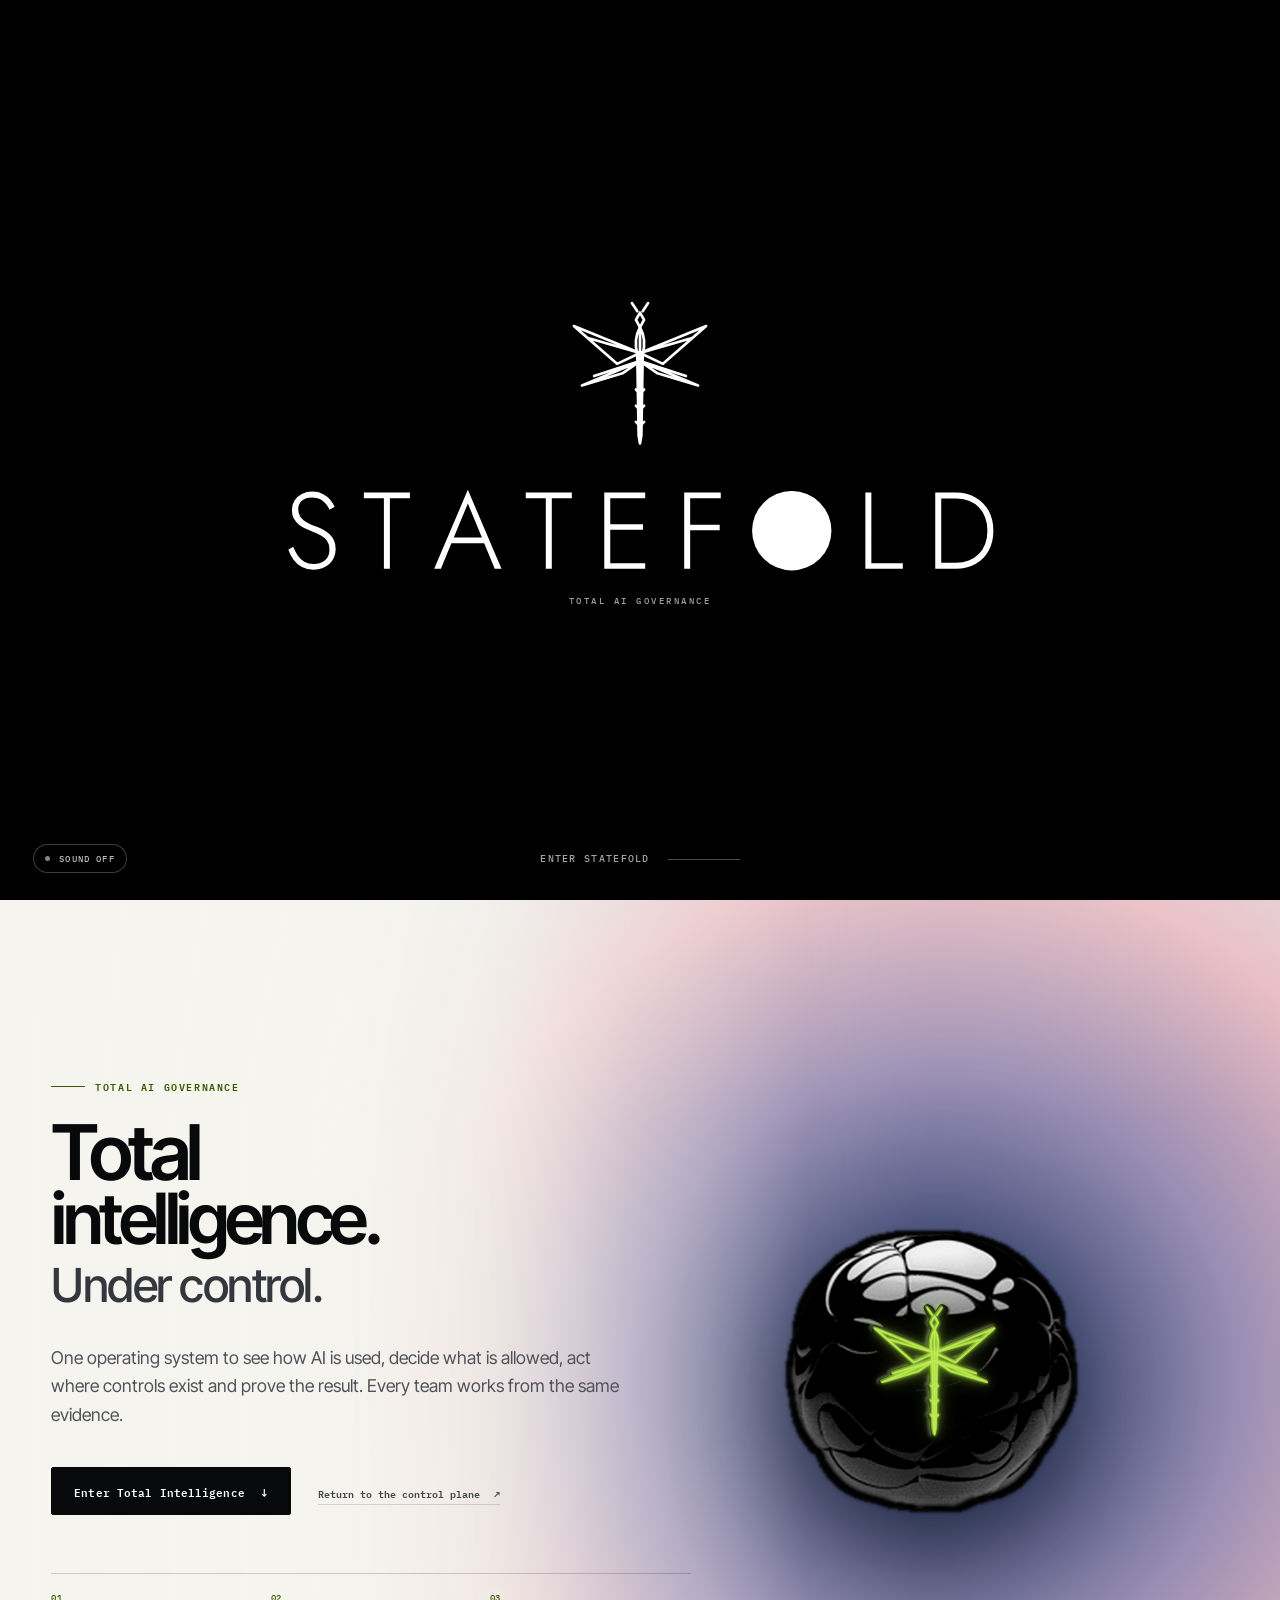
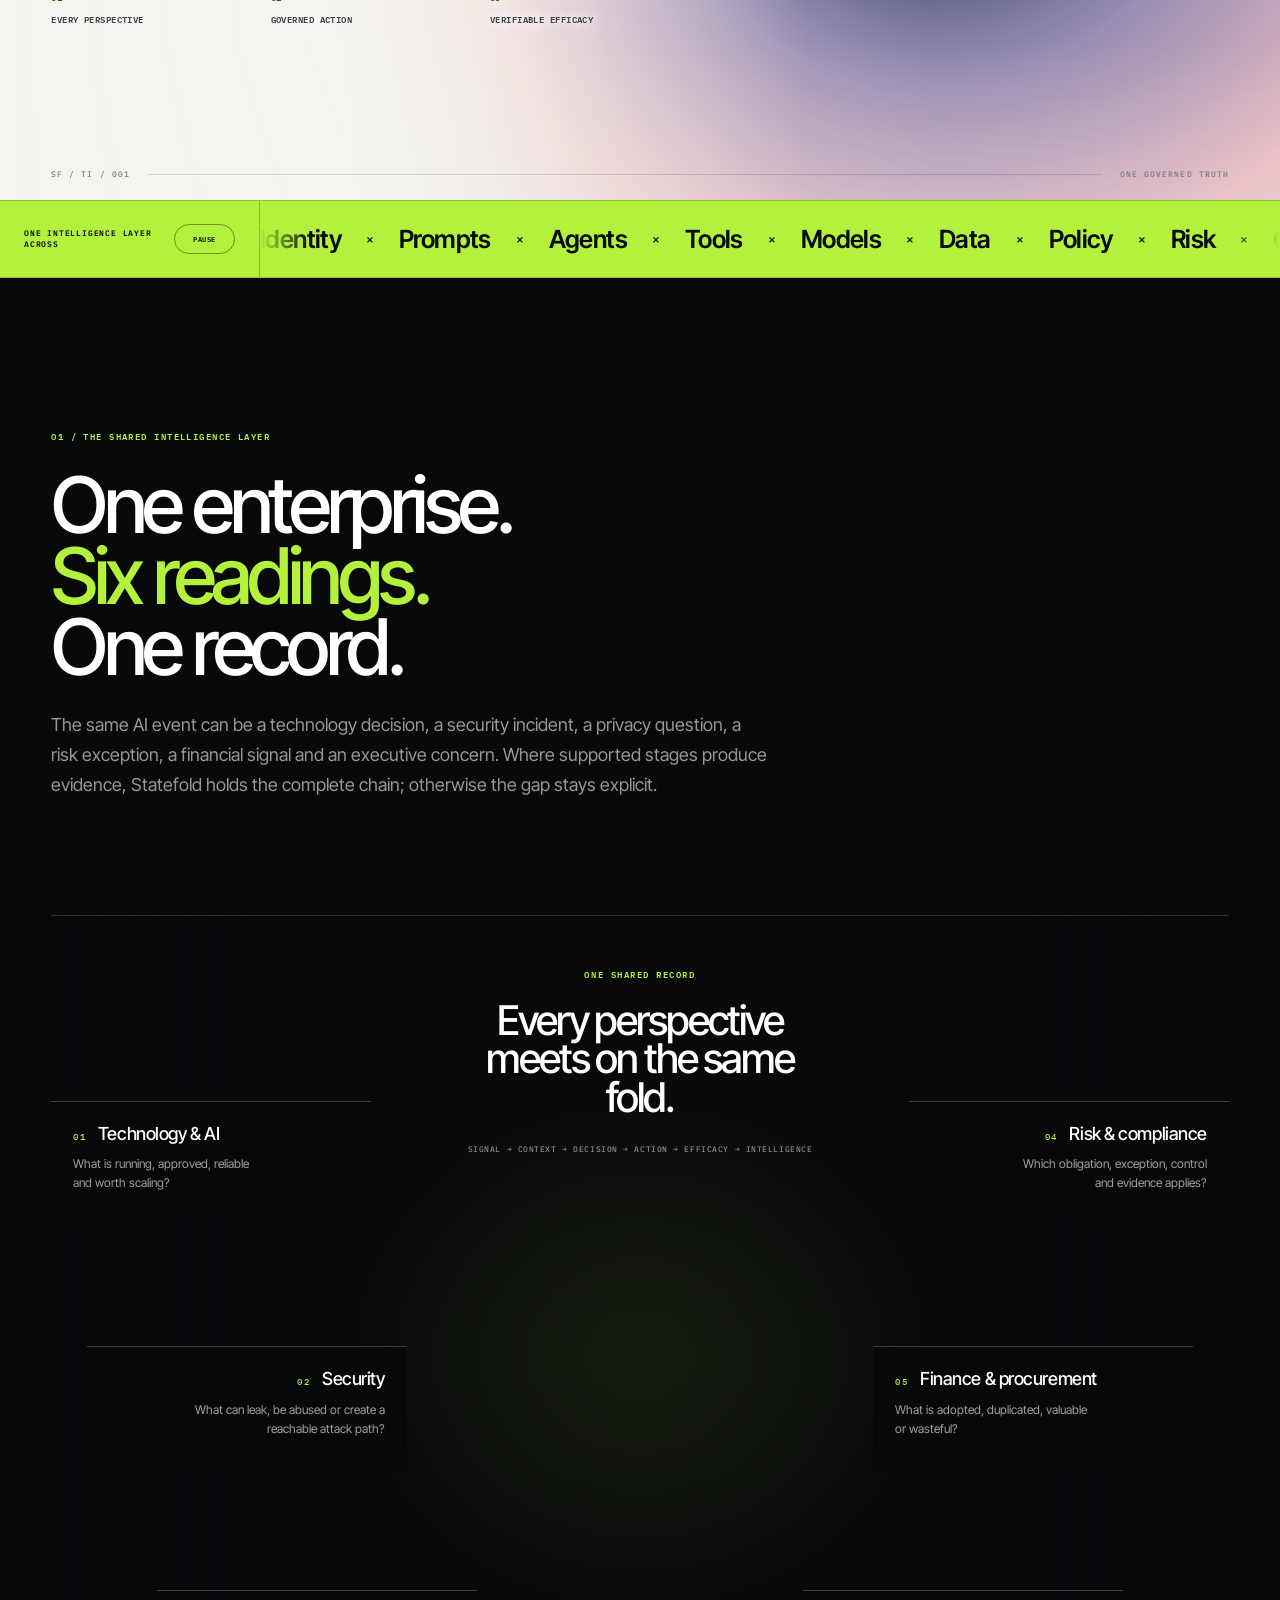
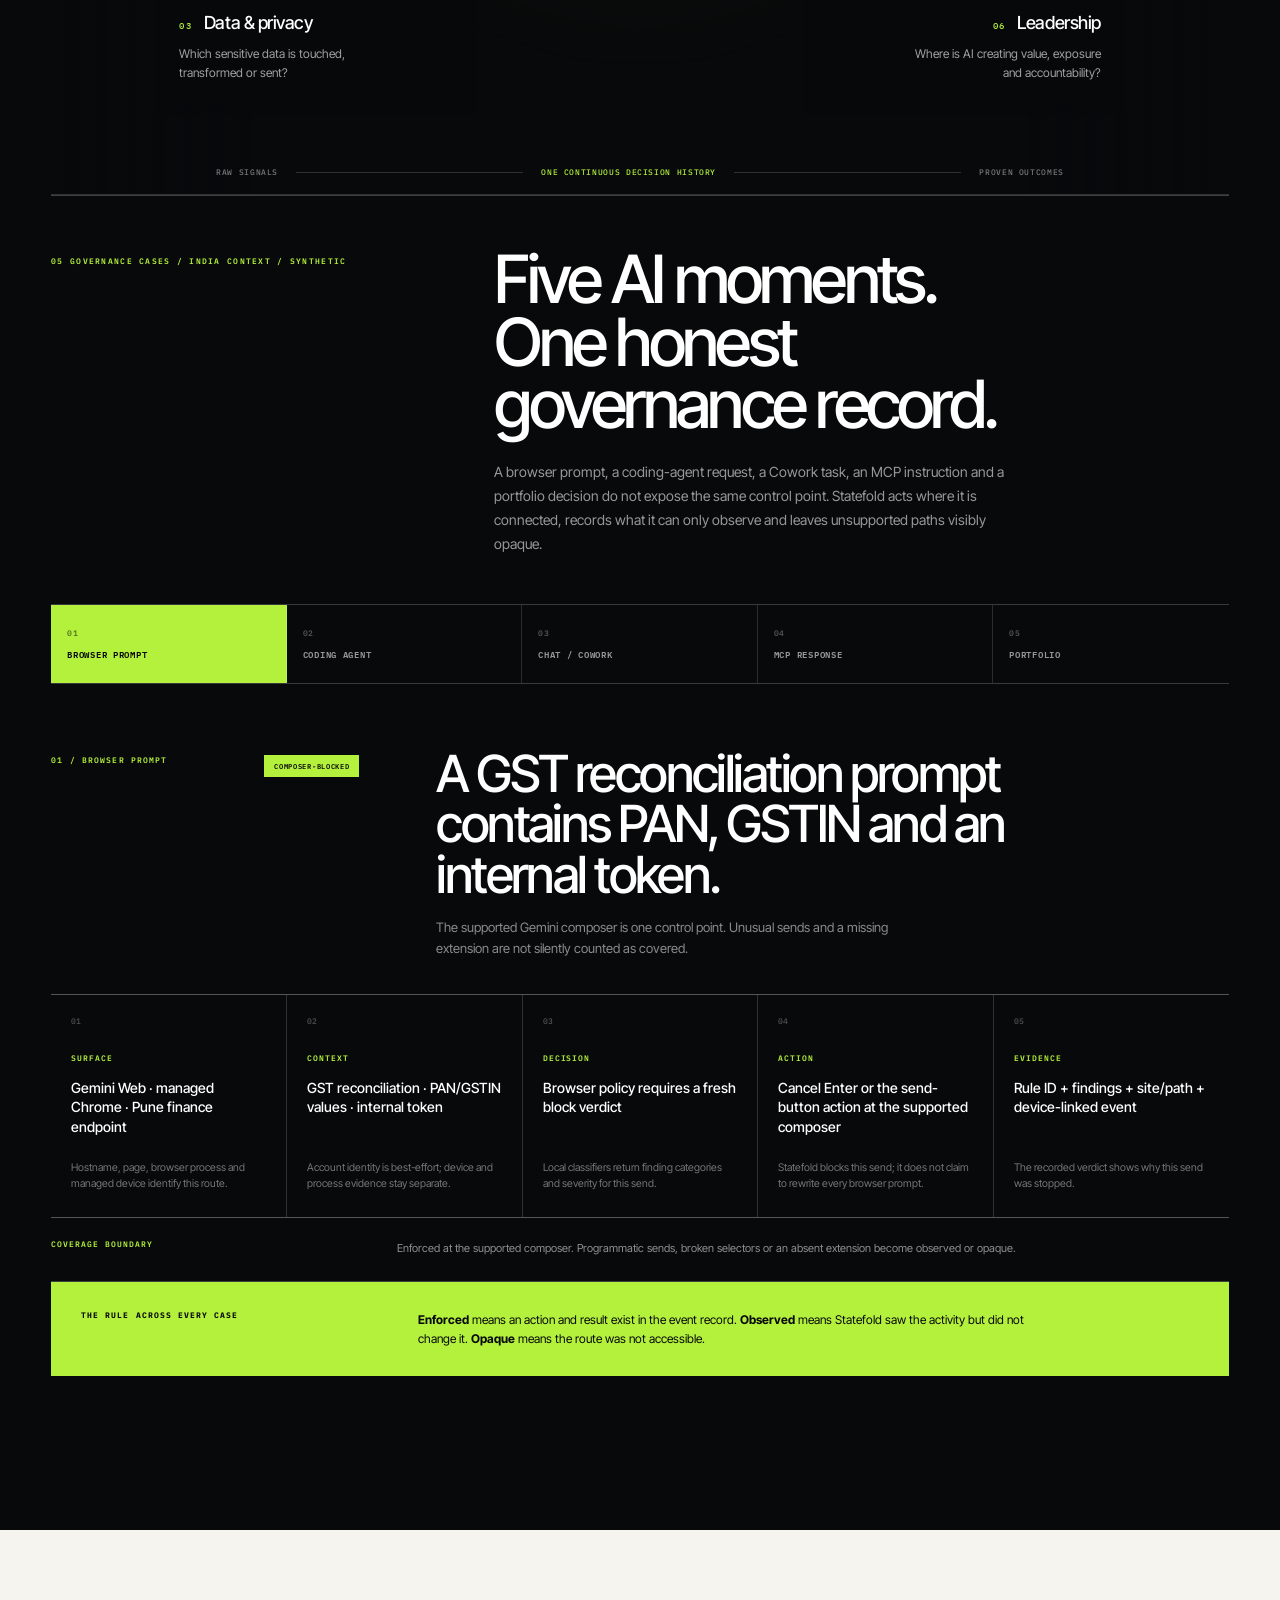
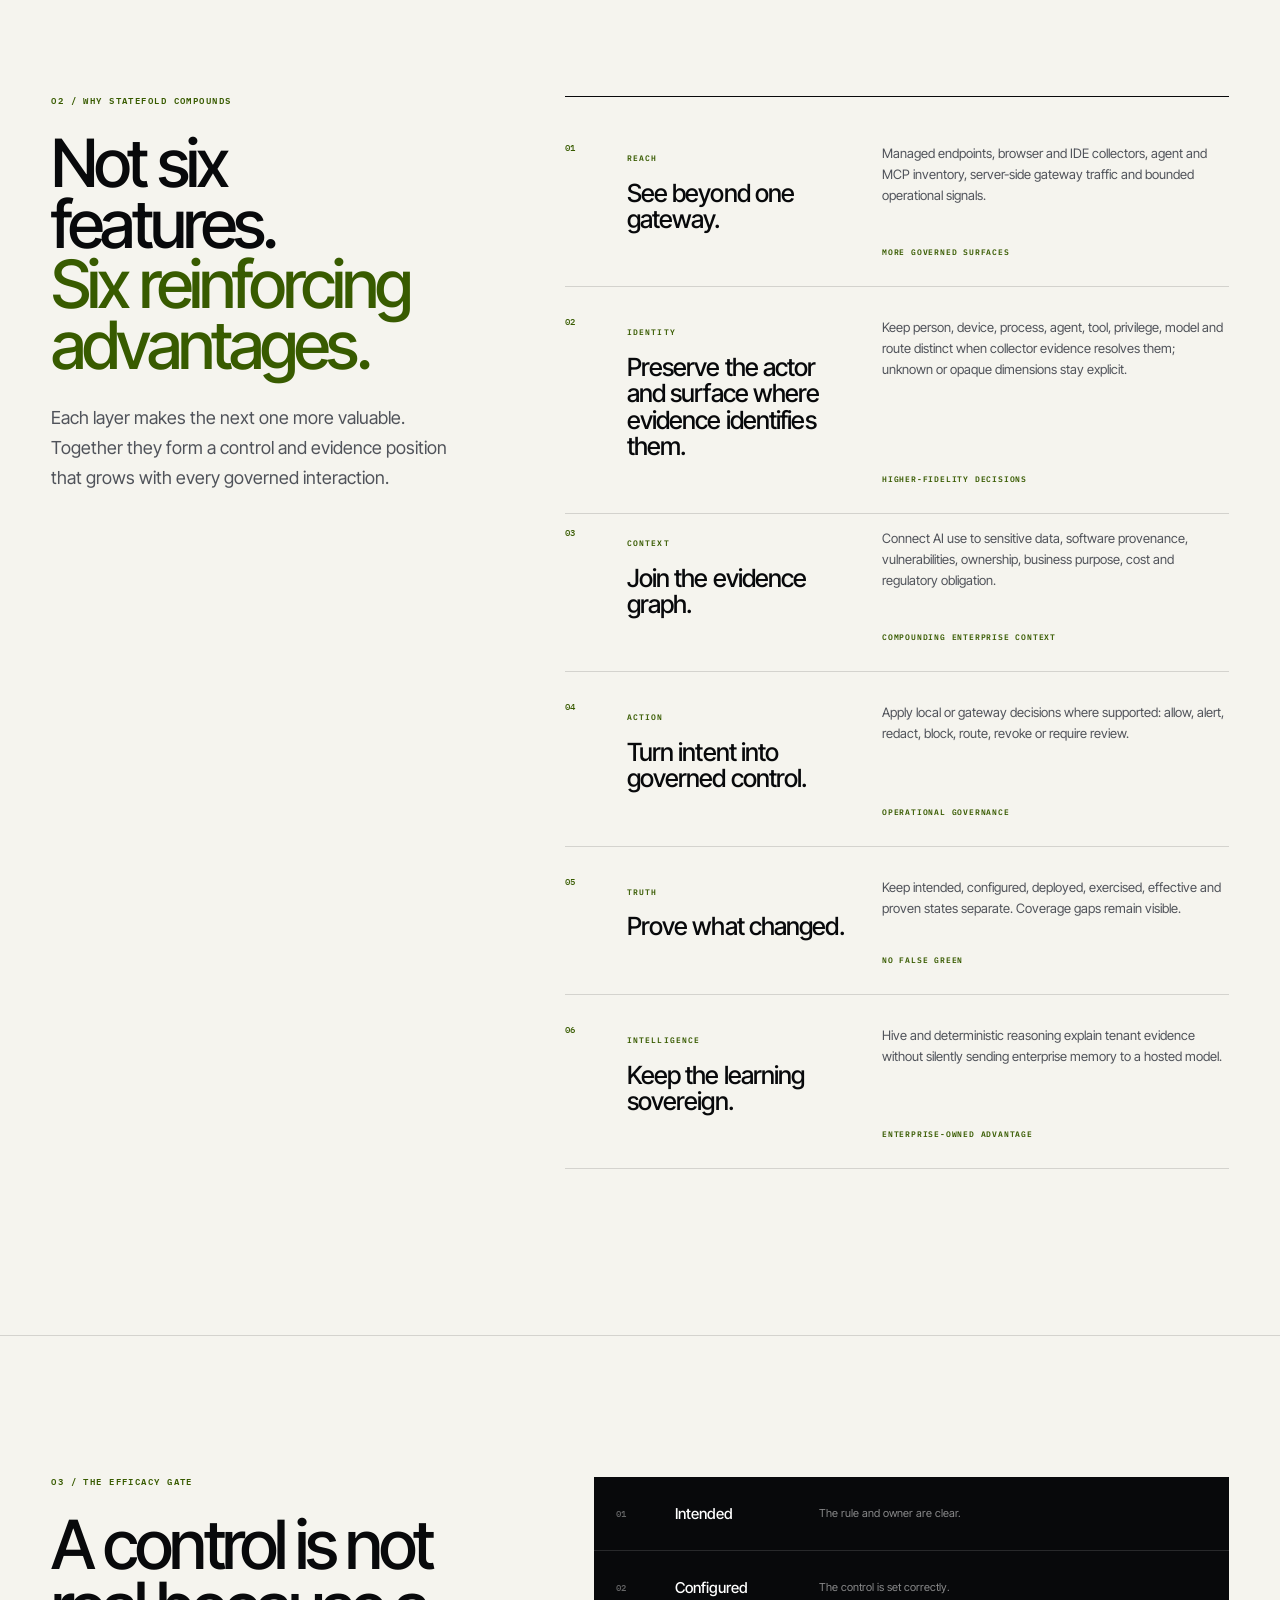
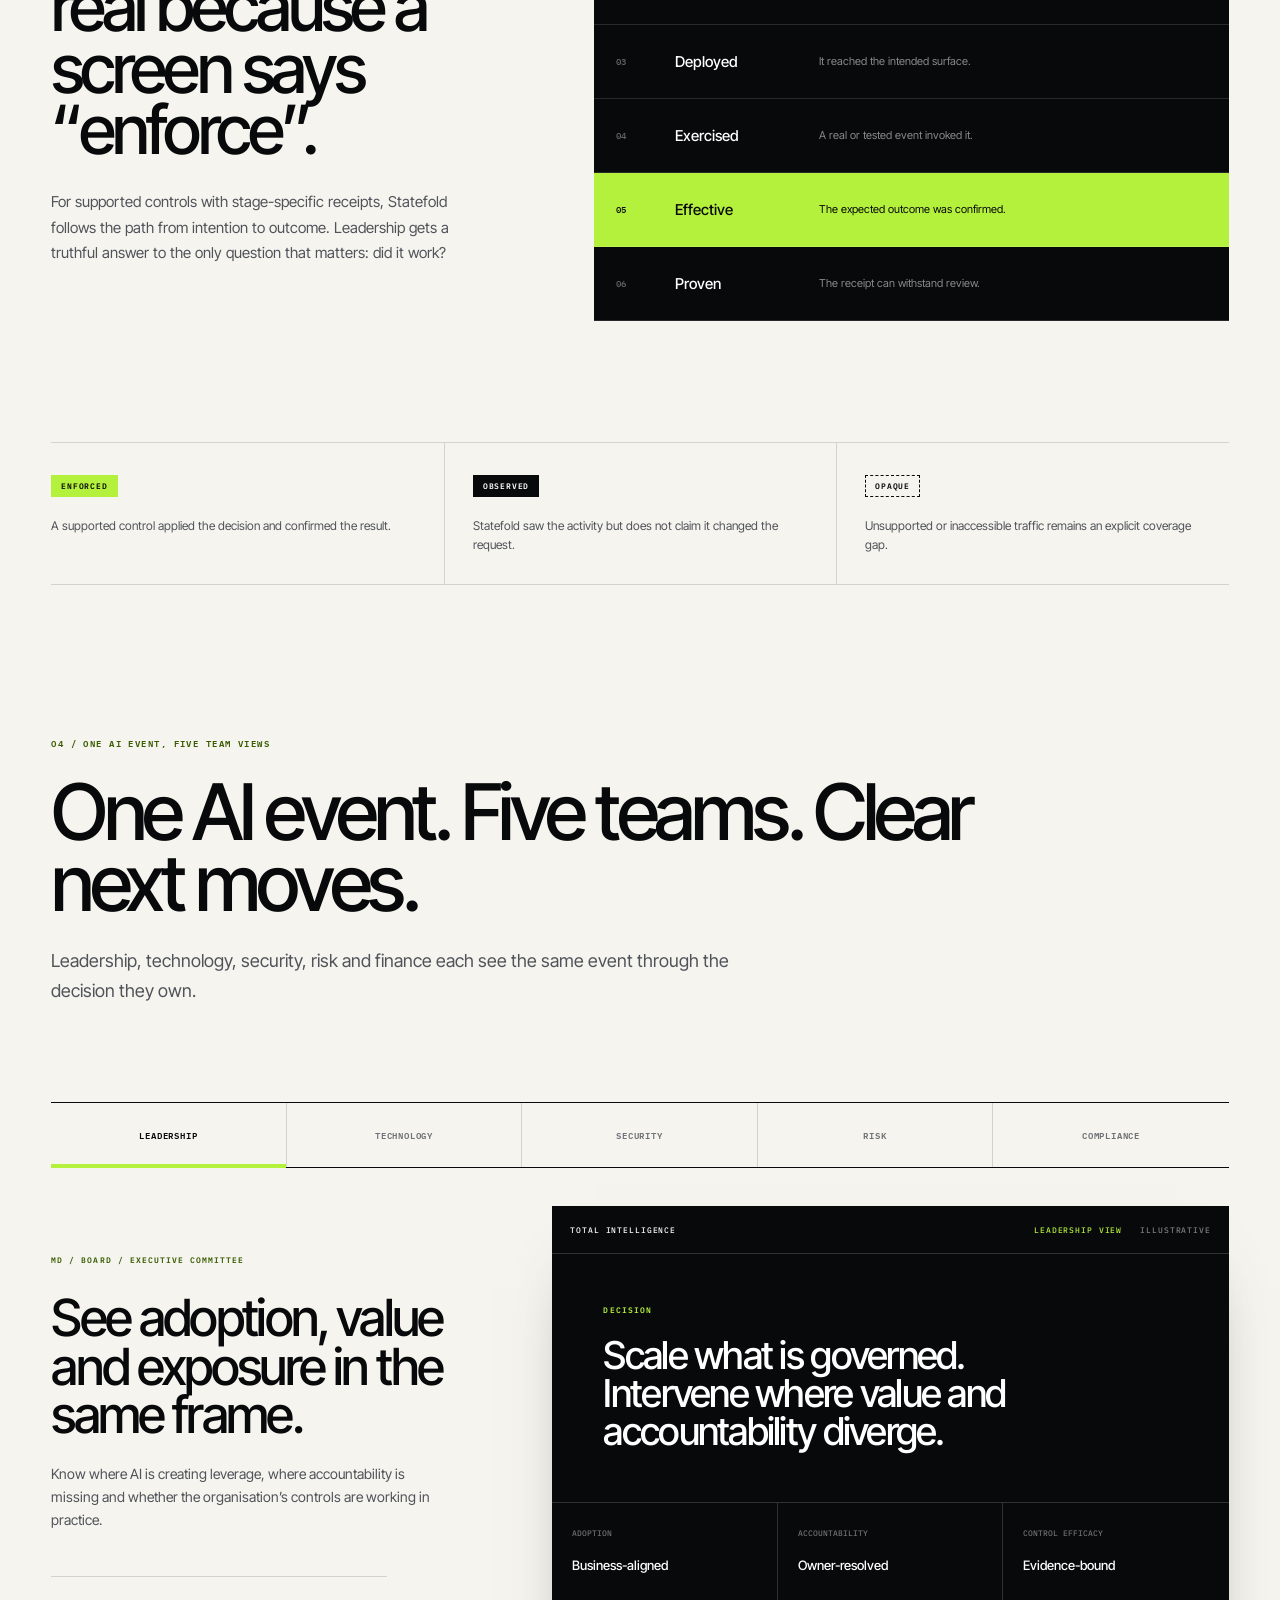
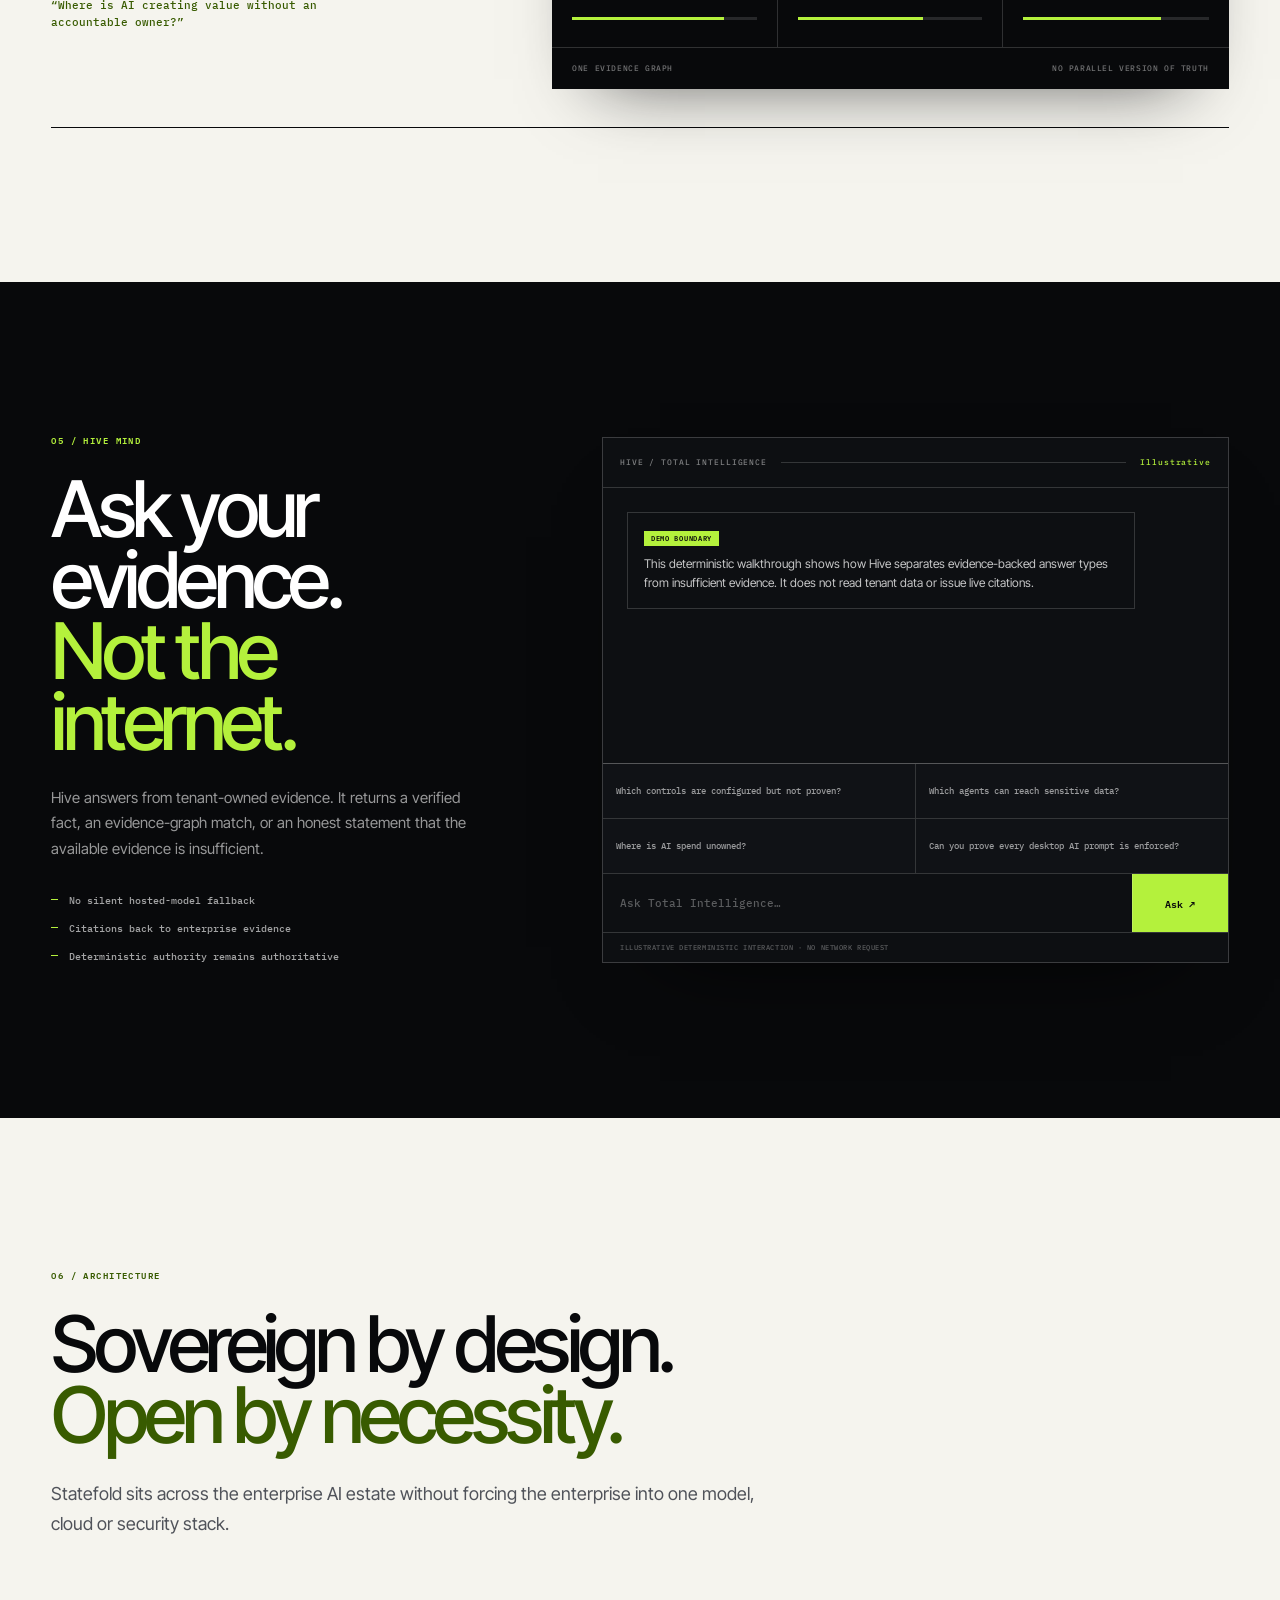
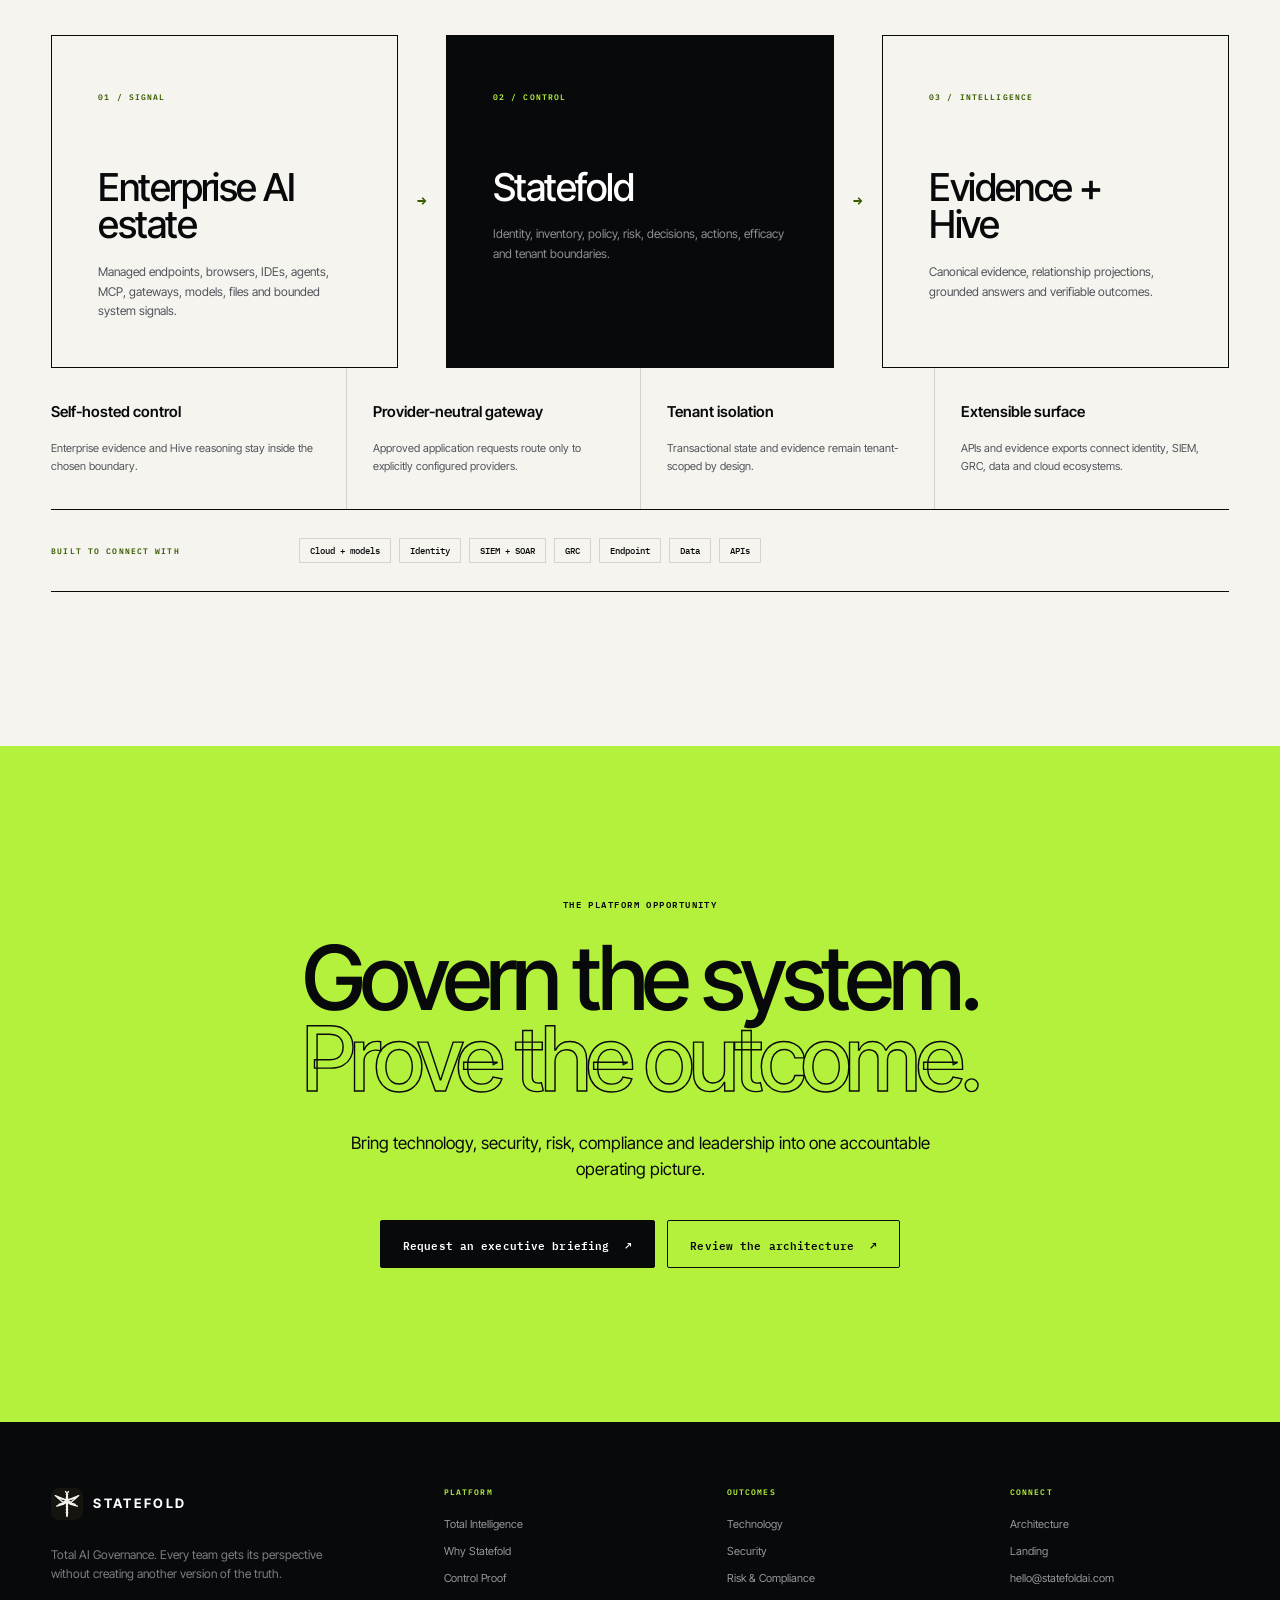
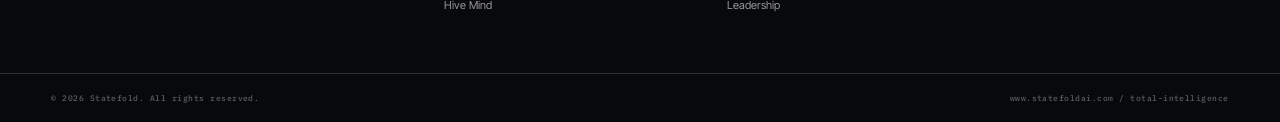
==== total-intelligence/index.html @ 72fbcc0d "Publish Total Intelligence experience" ====
<!DOCTYPE html>
<html lang="en">
<head>
  <meta charset="UTF-8" />
  <meta name="viewport" content="width=device-width, initial-scale=1.0" />
  <title>Total Intelligence — Statefold</title>
  <meta name="description" content="A governed intelligence layer connecting supported and observed enterprise AI assets, identities, interactions, policies, risks, controls and outcomes—with gaps kept explicit." />
  <meta name="theme-color" content="#f5f4ee" />
  <meta name="color-scheme" content="light dark" />
  <meta name="robots" content="index,follow,max-image-preview:large" />
  <link rel="canonical" href="https://www.statefoldai.com/total-intelligence/" />
  <link rel="icon" href="../favicon.svg?v=20260826c" type="image/svg+xml" />
  <link rel="preload" as="image" href="media/statefold-orbit.gif?v=20260826e" fetchpriority="high" />
  <link rel="preload" as="image" href="media/hero-burn-orb.webp?v=20260826e" />

  <meta property="og:title" content="Total Intelligence — Statefold" />
  <meta property="og:description" content="Enterprise AI. Governed decisions. Verifiable outcomes." />
  <meta property="og:type" content="website" />
  <meta property="og:url" content="https://www.statefoldai.com/total-intelligence/" />
  <meta property="og:site_name" content="Statefold" />
  <meta property="og:image" content="https://www.statefoldai.com/og-total-intelligence.png?v=20260826b" />
  <meta property="og:image:width" content="1200" />
  <meta property="og:image:height" content="630" />
  <meta property="og:image:alt" content="Statefold Total Intelligence — enterprise AI, governed decisions, verifiable outcomes" />
  <meta name="twitter:card" content="summary_large_image" />
  <meta name="twitter:title" content="Total Intelligence — Statefold" />
  <meta name="twitter:description" content="Enterprise AI. Governed decisions. Verifiable outcomes." />
  <meta name="twitter:image" content="https://www.statefoldai.com/og-total-intelligence.png?v=20260826b" />
  <meta name="twitter:image:alt" content="Statefold Total Intelligence — enterprise AI, governed decisions, verifiable outcomes" />

  <link rel="preconnect" href="https://fonts.googleapis.com" />
  <link rel="preconnect" href="https://fonts.gstatic.com" crossorigin />
  <link href="https://fonts.googleapis.com/css2?family=IBM+Plex+Mono:wght@400;500;600&family=Inter+Tight:wght@400;500;600;700&display=swap" rel="stylesheet" />
  <link rel="stylesheet" href="total-intelligence.css?v=20260826i" />
</head>
<body>
  <a class="skip-link" href="#main-content">Skip to content</a>
  <svg class="brand-sprite" width="0" height="0" aria-hidden="true">
    <symbol id="sf-mark" viewBox="0 0 120 120">
      <g fill="none" stroke="currentColor" stroke-width="2" stroke-linecap="round" stroke-linejoin="round">
        <path d="M60 13 L57 18.5 L60 24 L63 18.5 Z M58 12 L54 6 M62 12 L66 6"></path>
        <path d="M60 24 C63.5 30 63.5 38 62 44 L61 104 L60 110 L59 104 L58 44 C56.5 38 56.5 30 60 24 Z M60 26 L60 107"></path>
        <path d="M57 70 L60 73 L63 70 M57 82 L60 85 L63 82 M57 94 L60 97 L63 94"></path>
        <path d="M60 43 L11 23 L43 51 Z M60 43 L22 32 M60 43 L109 23 L77 51 Z M60 43 L98 32"></path>
        <path d="M60 49 L17 67 L47 58 Z M60 49 L26 60 M60 49 L103 67 L73 58 Z M60 49 L94 60"></path>
      </g>
    </symbol>
    <symbol id="sf-word" viewBox="118 22 410 54">
      <g transform="translate(0 -13)" fill="currentColor">
        <path d="M125.52 72.48L125.52 72.48L122.73 74.21Q123.78 77.25 125.70 79.85Q127.63 82.46 130.48 84.01Q133.33 85.56 137.11 85.56L137.11 85.56Q139.78 85.56 142.07 84.72Q144.37 83.88 146.07 82.30Q147.78 80.72 148.74 78.55Q149.70 76.38 149.70 73.72L149.70 73.72Q149.70 70.86 148.71 68.79Q147.71 66.71 146.13 65.22Q144.55 63.73 142.63 62.74Q140.71 61.75 138.91 61.07L138.91 61.07Q135.44 59.83 133.08 58.43Q130.73 57.04 129.55 55.30Q128.37 53.57 128.37 51.15L128.37 51.15Q128.37 48.23 130.42 46.28Q132.46 44.33 136.24 44.33L136.24 44.33Q139.10 44.33 141.02 45.41Q142.94 46.50 144.21 48.11Q145.48 49.72 146.16 51.40L146.16 51.40L149.14 49.72Q148.27 47.61 146.60 45.63Q144.92 43.65 142.41 42.34Q139.90 41.04 136.43 41.04L136.43 41.04Q133.08 41.04 130.42 42.38Q127.75 43.71 126.26 46.09Q124.77 48.48 124.77 51.58L124.77 51.58Q124.77 54.37 125.86 56.36Q126.94 58.34 128.68 59.73Q130.42 61.13 132.43 62.09Q134.45 63.05 136.31 63.73L136.31 63.73Q138.79 64.66 141.05 65.87Q143.31 67.08 144.74 69.00Q146.16 70.93 146.16 74.09L146.16 74.09Q146.16 77.68 143.78 80.01Q141.39 82.33 137.17 82.33L137.17 82.33Q134.07 82.33 131.84 81.00Q129.61 79.67 128.09 77.44Q126.57 75.20 125.52 72.48Z M165.76 41.60L165.76 44.82L177.16 44.82L177.16 85L180.57 85L180.57 44.82L191.98 44.82L191.98 41.60L165.76 41.60Z M215.60 70.43L234.27 70.43L240.28 85L244.12 85L224.97 39.93L205.81 85L209.65 85L215.60 70.43ZM216.97 67.21L224.97 47.80L232.96 67.21L216.97 67.21Z M257.95 41.60L257.95 44.82L269.36 44.82L269.36 85L272.77 85L272.77 44.82L284.18 44.82L284.18 41.60L257.95 41.60Z M325.96 41.60L302.65 41.60L302.65 85L325.96 85L325.96 81.78L306.06 81.78L306.06 62.80L324.72 62.80L324.72 59.58L306.06 59.58L306.06 44.82L325.96 44.82L325.96 41.60Z M368.99 41.60L348.16 41.60L348.16 85L351.57 85L351.57 63.11L368.37 63.11L368.37 59.89L351.57 59.89L351.57 44.82L368.99 44.82L368.99 41.60Z M391.44 63.30L391.44 63.30Q391.44 57.84 393.76 53.60Q396.09 49.35 400.15 46.90Q404.21 44.45 409.42 44.45L409.42 44.45Q414.62 44.45 418.68 46.90Q422.75 49.35 425.04 53.60Q427.33 57.84 427.33 63.30L427.33 63.30Q427.33 68.69 425.04 72.97Q422.75 77.25 418.68 79.70Q414.62 82.15 409.42 82.15L409.42 82.15Q404.21 82.15 400.15 79.70Q396.09 77.25 393.76 72.97Q391.44 68.69 391.44 63.30ZM387.84 63.30L387.84 63.30Q387.84 68.07 389.45 72.14Q391.06 76.20 393.98 79.20Q396.89 82.21 400.83 83.88Q404.77 85.56 409.42 85.56L409.42 85.56Q414.07 85.56 418.00 83.88Q421.94 82.21 424.85 79.20Q427.77 76.20 429.38 72.14Q430.99 68.07 430.99 63.30L430.99 63.30Q430.99 58.53 429.38 54.47Q427.77 50.40 424.85 47.40Q421.94 44.39 418.00 42.72Q414.07 41.04 409.42 41.04L409.42 41.04Q404.77 41.04 400.83 42.72Q396.89 44.39 393.98 47.40Q391.06 50.40 389.45 54.47Q387.84 58.53 387.84 63.30Z M454.74 41.60L451.33 41.60L451.33 85L472.66 85L472.66 81.78L454.74 81.78L454.74 41.60Z M502.91 41.60L491.13 41.60L491.13 85L502.91 85Q509.24 85 514.04 82.27Q518.85 79.54 521.54 74.68Q524.24 69.81 524.24 63.30Q524.24 56.79 521.54 51.92Q518.85 47.06 514.04 44.33Q509.24 41.60 502.91 41.60L502.91 41.60ZM502.91 81.59L494.54 81.59L494.54 45.01L502.91 45.01Q506.94 45.01 510.26 46.31Q513.58 47.61 515.93 50.00Q518.29 52.39 519.56 55.77Q520.83 59.15 520.83 63.30Q520.83 67.45 519.56 70.83Q518.29 74.21 515.93 76.60Q513.58 78.99 510.26 80.29Q506.94 81.59 502.91 81.59L502.91 81.59Z"></path>
        <circle cx="409.42" cy="63.3" r="22.6"></circle>
      </g>
    </symbol>
  </svg>

  <section id="brand-reveal" class="brand-overture" aria-label="Statefold — Total AI Governance">
    <img id="orbitFilm" class="orbit-film" src="media/statefold-orbit.gif?v=20260826e" data-orbit-src="media/statefold-orbit.gif?v=20260826e" width="540" height="500" alt="" aria-hidden="true" />
    <div class="overture-lockup">
      <div class="dragon-birth" aria-hidden="true">
        <svg class="overture-mark" viewBox="0 0 120 120"><use href="#sf-mark"></use></svg>
      </div>
      <div class="overture-wordframe" aria-label="Statefold">
        <svg class="overture-wordmark" width="410" height="54" aria-hidden="true"><use href="#sf-word"></use></svg>
      </div>
      <div class="overture-governance">Total AI Governance</div>
    </div>
    <a class="overture-enter" href="#intelligence"><span>Enter Statefold</span><i aria-hidden="true"></i></a>
    <button class="overture-sound" type="button" aria-pressed="false"><i aria-hidden="true"></i><span>Sound off</span></button>
  </section>

  <div class="page-noise" aria-hidden="true"></div>
  <div class="scroll-progress" id="scrollProgress" aria-hidden="true"></div>

  <header class="site-nav" id="top" data-nav>
    <div class="wrap nav-inner">
      <a class="brand" href="../index.html" aria-label="Statefold home">
        <img src="../favicon.svg?v=20260826c" alt="" width="34" height="34" />
        <span>STATEFOLD</span>
      </a>
      <nav class="nav-links" aria-label="Primary">
        <a href="#perspectives">Intelligence</a>
        <a href="#moats">Why Statefold</a>
        <a href="#proof">Control Proof</a>
        <a href="#outcomes">Outcomes</a>
        <a href="#architecture">Architecture</a>
      </nav>
      <a class="button button-nav" href="mailto:hello@statefoldai.com?subject=Statefold%20executive%20briefing">Executive briefing <span>↗</span></a>
      <button class="menu-button" id="menuButton" type="button" aria-label="Open menu" aria-controls="mobileMenu" aria-expanded="false"><i></i><i></i></button>
    </div>
    <nav class="mobile-menu" id="mobileMenu" aria-label="Mobile primary">
      <a href="#perspectives">Intelligence</a><a href="#moats">Why Statefold</a><a href="#proof">Control Proof</a><a href="#outcomes">Outcomes</a><a href="#architecture">Architecture</a>
      <a href="mailto:hello@statefoldai.com?subject=Statefold%20executive%20briefing">Executive briefing ↗</a>
    </nav>
  </header>

  <main id="main-content">
    <section class="hero" id="intelligence" tabindex="-1">
      <div class="void-stage" data-void aria-hidden="true">
        <canvas id="voidCanvas" class="void-canvas"></canvas>
        <div class="void-orb">
          <img class="void-orb-film" src="media/hero-burn-orb.webp?v=20260826i" width="512" height="512" alt="" fetchpriority="high" />
          <svg class="void-mark" viewBox="0 0 120 120">
            <defs>
              <path id="heroDragonMark" d="M60 13 L57 18.5 L60 24 L63 18.5 Z M58 12 L54 6 M62 12 L66 6 M60 24 C63.5 30 63.5 38 62 44 L61 104 L60 110 L59 104 L58 44 C56.5 38 56.5 30 60 24 Z M60 26 L60 107 M57 70 L60 73 L63 70 M57 82 L60 85 L63 82 M57 94 L60 97 L63 94 M60 43 L11 23 L43 51 Z M60 43 L22 32 M60 43 L109 23 L77 51 Z M60 43 L98 32 M60 49 L17 67 L47 58 Z M60 49 L26 60 M60 49 L103 67 L73 58 Z M60 49 L94 60" />
            </defs>
            <g fill="none" stroke-linecap="round" stroke-linejoin="round">
              <use class="dragon-engrave-shadow" href="#heroDragonMark"></use>
              <use class="dragon-engrave-cut" href="#heroDragonMark"></use>
              <use class="dragon-engrave-lip" href="#heroDragonMark"></use>
              <use class="dragon-engrave-glow" href="#heroDragonMark"></use>
              <use class="dragon-engrave-heat" href="#heroDragonMark"></use>
            </g>
          </svg>
        </div>
      </div>
      <div class="hero-veil" aria-hidden="true"></div>
      <div class="wrap hero-layout">
        <div class="hero-copy reveal">
          <div class="eyebrow"><span></span>Total AI Governance</div>
          <h1><span>Total</span><span>intelligence.</span><em>Under control.</em></h1>
          <p>One operating system to see how AI is used, decide what is allowed, act where controls exist and prove the result. Every team works from the same evidence.</p>
          <div class="hero-actions">
            <a class="button button-primary" href="#perspectives">Enter Total Intelligence <span>↓</span></a>
            <a class="text-link" href="../index.html#platform">Return to the control plane <span>↗</span></a>
          </div>
          <div class="hero-principles">
            <span><b>01</b> Every perspective</span>
            <span><b>02</b> Governed action</span>
            <span><b>03</b> Verifiable efficacy</span>
          </div>
        </div>
        <div class="hero-folio" aria-hidden="true"><span>SF / TI / 001</span><i></i><span>ONE GOVERNED TRUTH</span></div>
      </div>
    </section>

    <section class="signal-band" aria-label="The enterprise AI estate">
      <div class="signal-label"><p>One intelligence layer across</p><button id="signalMotion" type="button" aria-pressed="false" aria-label="Pause moving AI estate list"><span>Pause</span></button></div>
      <div class="signal-marquee"><div class="signal-track">
        <div class="signal-sequence"><span>Identity</span><i>×</i><span>Prompts</span><i>×</i><span>Agents</span><i>×</i><span>Tools</span><i>×</i><span>Models</span><i>×</i><span>Data</span><i>×</i><span>Policy</span><i>×</i><span>Risk</span><i>×</i><span>Cost</span><i>×</i><span>Evidence</span><i>×</i></div>
        <div class="signal-sequence" aria-hidden="true"><span>Identity</span><i>×</i><span>Prompts</span><i>×</i><span>Agents</span><i>×</i><span>Tools</span><i>×</i><span>Models</span><i>×</i><span>Data</span><i>×</i><span>Policy</span><i>×</i><span>Risk</span><i>×</i><span>Cost</span><i>×</i><span>Evidence</span><i>×</i></div>
      </div></div>
    </section>

    <section class="perspectives section-dark" id="perspectives">
      <div class="wrap">
        <header class="section-head section-head-dark reveal">
          <div class="section-index">01 / The shared intelligence layer</div>
          <h2>One enterprise.<br /><em>Six readings.</em><br />One record.</h2>
          <p>The same AI event can be a technology decision, a security incident, a privacy question, a risk exception, a financial signal and an executive concern. Where supported stages produce evidence, Statefold holds the complete chain; otherwise the gap stays explicit.</p>
        </header>

        <div class="fold-stage reveal" data-spatial>
          <canvas class="fold-canvas" id="statefoldField" aria-hidden="true"></canvas>
          <div class="fold-core">
            <span>ONE SHARED RECORD</span>
            <strong>Every perspective meets on the same fold.</strong>
            <small>SIGNAL → CONTEXT → DECISION → ACTION → EFFICACY → INTELLIGENCE</small>
          </div>
          <div class="perspective-list" aria-label="Enterprise perspectives joined by Statefold">
            <article class="perspective p-tech"><i>01</i><b>Technology &amp; AI</b><small>What is running, approved, reliable and worth scaling?</small></article>
            <article class="perspective p-security"><i>02</i><b>Security</b><small>What can leak, be abused or create a reachable attack path?</small></article>
            <article class="perspective p-data"><i>03</i><b>Data &amp; privacy</b><small>Which sensitive data is touched, transformed or sent?</small></article>
            <article class="perspective p-risk"><i>04</i><b>Risk &amp; compliance</b><small>Which obligation, exception, control and evidence applies?</small></article>
            <article class="perspective p-finance"><i>05</i><b>Finance &amp; procurement</b><small>What is adopted, duplicated, valuable or wasteful?</small></article>
            <article class="perspective p-leadership"><i>06</i><b>Leadership</b><small>Where is AI creating value, exposure and accountability?</small></article>
          </div>
          <div class="fold-legend" aria-hidden="true"><span>Raw signals</span><i></i><b>One continuous decision history</b><i></i><span>Proven outcomes</span></div>
        </div>
      </div>
    </section>

    <section class="event-section section-dark" id="proof">
      <div class="wrap">
        <article class="governance-portfolio reveal" id="governancePortfolio" aria-labelledby="governance-title">
          <header>
            <span>05 GOVERNANCE CASES / INDIA CONTEXT / SYNTHETIC</span>
            <div>
              <h2 id="governance-title">Five AI moments. One honest governance record.</h2>
              <p>A browser prompt, a coding-agent request, a Cowork task, an MCP instruction and a portfolio decision do not expose the same control point. Statefold acts where it is connected, records what it can only observe and leaves unsupported paths visibly opaque.</p>
            </div>
          </header>

          <div class="scenario-tabs" id="scenarioTabs" role="tablist" aria-label="Choose a Statefold governance example" hidden>
            <button id="case-tab-prompt" role="tab" aria-selected="true" aria-controls="case-prompt" data-case="prompt"><span>01</span>Browser prompt</button>
            <button id="case-tab-agent" role="tab" aria-selected="false" aria-controls="case-agent" data-case="agent"><span>02</span>Coding agent</button>
            <button id="case-tab-surfaces" role="tab" aria-selected="false" aria-controls="case-surfaces" data-case="surfaces"><span>03</span>Chat / Cowork</button>
            <button id="case-tab-tool" role="tab" aria-selected="false" aria-controls="case-tool" data-case="tool"><span>04</span>MCP response</button>
            <button id="case-tab-enterprise" role="tab" aria-selected="false" aria-controls="case-enterprise" data-case="enterprise"><span>05</span>Portfolio</button>
          </div>

          <div class="scenario-panels">
            <section class="case-panel" id="case-prompt" data-case-panel="prompt">
              <header class="case-head">
                <div class="case-meta"><span>01 / BROWSER PROMPT</span><b class="case-state enforced">COMPOSER-BLOCKED</b></div>
                <div><h3>A GST reconciliation prompt contains PAN, GSTIN and an internal token.</h3><p>The supported Gemini composer is one control point. Unusual sends and a missing extension are not silently counted as covered.</p></div>
              </header>
              <ol class="governance-path">
                <li><i>01</i><small>SURFACE</small><b>Gemini Web · managed Chrome · Pune finance endpoint</b><span>Hostname, page, browser process and managed device identify this route.</span></li>
                <li><i>02</i><small>CONTEXT</small><b>GST reconciliation · PAN/GSTIN values · internal token</b><span>Account identity is best-effort; device and process evidence stay separate.</span></li>
                <li><i>03</i><small>DECISION</small><b>Browser policy requires a fresh block verdict</b><span>Local classifiers return finding categories and severity for this send.</span></li>
                <li><i>04</i><small>ACTION</small><b>Cancel Enter or the send-button action at the supported composer</b><span>Statefold blocks this send; it does not claim to rewrite every browser prompt.</span></li>
                <li><i>05</i><small>EVIDENCE</small><b>Rule ID + findings + site/path + device-linked event</b><span>The recorded verdict shows why this send was stopped.</span></li>
              </ol>
              <footer class="case-boundary"><b>Coverage boundary</b><p>Enforced at the supported composer. Programmatic sends, broken selectors or an absent extension become observed or opaque.</p></footer>
            </section>

            <section class="case-panel" id="case-agent" data-case-panel="agent">
              <header class="case-head">
                <div class="case-meta"><span>02 / CODING AGENT</span><b class="case-state controlled">PROXY-BLOCKED</b></div>
                <div><h3>A request to fix UPI retries also contains a production credential.</h3><p>Statefold blocks the secret-bearing network request without terminating the developer’s coding environment.</p></div>
              </header>
              <ol class="governance-path">
                <li><i>01</i><small>SURFACE</small><b>Coding agent → proxy-honouring OpenAI HTTPS path</b><span>The route and originating process are recorded without claiming a native Codex integration.</span></li>
                <li><i>02</i><small>CONTEXT</small><b>Bengaluru engineer · payments service · production .env credential</b><span>Destination and findings join best-effort PID, path, binary hash, signature and Windows user.</span></li>
                <li><i>03</i><small>DECISION</small><b>Production credentials are denied on this external route</b><span>The verdict is scoped to this request and the available process evidence.</span></li>
                <li><i>04</i><small>ACTION</small><b>Return a local block before forwarding; leave the coding environment running</b><span>Eligible JSON requests may use configured redaction where that route supports it.</span></li>
                <li><i>05</i><small>EVIDENCE</small><b>Host/path + rule + verdict + prompt preview + process metadata</b><span>The record shows which request was stopped and from which process.</span></li>
              </ol>
              <footer class="case-boundary"><b>Coverage boundary</b><p>Enforced only when the client honours the system proxy and TLS inspection works. Pinned or bypassed payloads stay opaque, while connection and process signals may still be observed.</p></footer>
            </section>

            <section class="case-panel" id="case-surfaces" data-case-panel="surfaces">
              <header class="case-head">
                <div class="case-meta"><span>03 / SURFACE IDENTITY</span><b class="case-state resolved">MIXED COVERAGE</b></div>
                <div><h3>Claude Chat is a prompt. Claude Cowork is a task with reach.</h3><p>The same provider does not mean the same surface, permissions or enforceable control point.</p></div>
              </header>
              <ol class="governance-path">
                <li><i>01</i><small>SURFACE</small><b>Claude Chat in managed browser ≠ Claude Cowork in Claude Desktop</b><span>Provider name alone is never treated as the surface.</span></li>
                <li><i>02</i><small>CONTEXT</small><b>Chat: composer text + destination · Cowork: folder, browser and tool request</b><span>Process, file-write and MCP inventory may be visible; the full cloud plan is not assumed.</span></li>
                <li><i>03</i><small>DECISION</small><b>Allow the clean Chat prompt · require tighter privilege for Cowork</b><span>Separate rules use process, destination, data and available permission evidence.</span></li>
                <li><i>04</i><small>ACTION</small><b>Stop Chat at the composer when matched · block supported Cowork egress</b><span>Local Cowork process, file and MCP activity can remain observation-only.</span></li>
                <li><i>05</i><small>EVIDENCE</small><b>Separate browser, process, egress, file and MCP records</b><span>Each record preserves what was enforced, observed or unresolved.</span></li>
              </ol>
              <footer class="case-boundary"><b>Coverage boundary</b><p>Remote Cowork execution and connector actions remain opaque unless separately integrated. Chat and Cowork are never presented as one governed surface.</p></footer>
            </section>

            <section class="case-panel" id="case-tool" data-case-panel="tool">
              <header class="case-head">
                <div class="case-meta"><span>04 / MCP RESPONSE</span><b class="case-state controlled">RESPONSE-BLOCKED</b></div>
                <div><h3>A provider response instructs an agent to call a tool with a production credential.</h3><p>On a supported response shape, Statefold stops the sensitive instruction before the agent receives it.</p></div>
              </header>
              <ol class="governance-path">
                <li><i>01</i><small>SURFACE</small><b>Supported proxied API response → agent → filesystem or PostgreSQL tool</b><span>Provider endpoint, response direction and tool-call shape identify this route.</span></li>
                <li><i>02</i><small>CONTEXT</small><b>Hyderabad operations agent · sensitive tool arguments</b><span>Finding categories join adjacent agent and privilege evidence when available.</span></li>
                <li><i>03</i><small>DECISION</small><b>Withhold the response before the client receives the tool instruction</b><span>The decision applies only to supported proxied response shapes.</span></li>
                <li><i>04</i><small>ACTION</small><b>Proxy blocks the response; this instruction cannot initiate the tool call</b><span>No claim is made about a separate local or bypassed instruction.</span></li>
                <li><i>05</i><small>EVIDENCE</small><b>Response verdict + rule + findings + tool-call marker</b><span>The record proves this response was withheld at this control point.</span></li>
              </ol>
              <footer class="case-boundary"><b>Coverage boundary</b><p>Local MCP servers are inventoried by process, configuration and port. Arbitrary local stdio MCP messages remain opaque.</p></footer>
            </section>

            <section class="case-panel" id="case-enterprise" data-case-panel="enterprise">
              <header class="case-head">
                <div class="case-meta"><span>05 / PORTFOLIO</span><b class="case-state observed">HUMAN DECISION</b></div>
                <div><h3>Procurement and the MD decide which AI services to renew, restrict or retire.</h3><p>Evidence from India operations replaces vendor slides, while the final commercial decision remains human.</p></div>
              </header>
              <ol class="governance-path">
                <li><i>01</i><small>SURFACE</small><b>Fleet activity + prompt, agent and MCP inventory + gateway traces</b><span>Only tenant-scoped, connected evidence sources contribute.</span></li>
                <li><i>02</i><small>CONTEXT</small><b>Bengaluru engineering · Mumbai finance · Hyderabad operations</b><span>Owner, purpose, activity, risk, grant state and named gaps are joined.</span></li>
                <li><i>03</i><small>DECISION</small><b>Human choice: renew, limit or decommission</b><span>The system abstains where activity, ownership or entitlement evidence is missing.</span></li>
                <li><i>04</i><small>ACTION</small><b>Administrator updates model lifecycle, agent privilege or fleet policy</b><span>Statefold does not claim to buy, cancel or reconcile seats by itself.</span></li>
                <li><i>05</i><small>EVIDENCE</small><b>Timestamped approver + reason + policy version + grant/model history</b><span>The record shows who decided what, when and from which evidence.</span></li>
              </ol>
              <footer class="case-boundary"><b>Coverage boundary</b><p>This is a governed workflow, not complete contract reconciliation. Billing and entitlement completeness require connected source systems.</p></footer>
            </section>
          </div>

          <footer class="portfolio-contract">
            <b>THE RULE ACROSS EVERY CASE</b>
            <p><strong>Enforced</strong> means an action and result exist in the event record. <strong>Observed</strong> means Statefold saw the activity but did not change it. <strong>Opaque</strong> means the route was not accessible.</p>
          </footer>
        </article>
      </div>
    </section>

    <section class="moats" id="moats">
      <div class="wrap moats-layout">
        <header class="section-head reveal">
          <div class="section-index">02 / Why Statefold compounds</div>
          <h2>Not six features.<br /><em>Six reinforcing advantages.</em></h2>
          <p>Each layer makes the next one more valuable. Together they form a control and evidence position that grows with every governed interaction.</p>
        </header>
        <div class="moat-ledger">
          <article class="reveal"><i>01</i><div><span>Reach</span><h3>See beyond one gateway.</h3></div><p>Managed endpoints, browser and IDE collectors, agent and MCP inventory, server-side gateway traffic and bounded operational signals.</p><b>More governed surfaces</b></article>
          <article class="reveal"><i>02</i><div><span>Identity</span><h3>Preserve the actor and surface where evidence identifies them.</h3></div><p>Keep person, device, process, agent, tool, privilege, model and route distinct when collector evidence resolves them; unknown or opaque dimensions stay explicit.</p><b>Higher-fidelity decisions</b></article>
          <article class="reveal"><i>03</i><div><span>Context</span><h3>Join the evidence graph.</h3></div><p>Connect AI use to sensitive data, software provenance, vulnerabilities, ownership, business purpose, cost and regulatory obligation.</p><b>Compounding enterprise context</b></article>
          <article class="reveal"><i>04</i><div><span>Action</span><h3>Turn intent into governed control.</h3></div><p>Apply local or gateway decisions where supported: allow, alert, redact, block, route, revoke or require review.</p><b>Operational governance</b></article>
          <article class="reveal"><i>05</i><div><span>Truth</span><h3>Prove what changed.</h3></div><p>Keep intended, configured, deployed, exercised, effective and proven states separate. Coverage gaps remain visible.</p><b>No false green</b></article>
          <article class="reveal"><i>06</i><div><span>Intelligence</span><h3>Keep the learning sovereign.</h3></div><p>Hive and deterministic reasoning explain tenant evidence without silently sending enterprise memory to a hosted model.</p><b>Enterprise-owned advantage</b></article>
        </div>
      </div>
    </section>

    <section class="efficacy section-paper" aria-labelledby="efficacy-title">
      <div class="wrap efficacy-grid">
        <div class="efficacy-copy reveal">
          <div class="section-index">03 / The efficacy gate</div>
          <h2 id="efficacy-title">A control is not real because a screen says “enforce”.</h2>
          <p>For supported controls with stage-specific receipts, Statefold follows the path from intention to outcome. Leadership gets a truthful answer to the only question that matters: did it work?</p>
        </div>
        <ol class="efficacy-ladder reveal">
          <li><i>01</i><b>Intended</b><span>The rule and owner are clear.</span></li>
          <li><i>02</i><b>Configured</b><span>The control is set correctly.</span></li>
          <li><i>03</i><b>Deployed</b><span>It reached the intended surface.</span></li>
          <li><i>04</i><b>Exercised</b><span>A real or tested event invoked it.</span></li>
          <li class="effective"><i>05</i><b>Effective</b><span>The expected outcome was confirmed.</span></li>
          <li><i>06</i><b>Proven</b><span>The receipt can withstand review.</span></li>
        </ol>
        <div class="coverage-contract reveal">
          <article><span class="coverage-state enforced">Enforced</span><p>A supported control applied the decision and confirmed the result.</p></article>
          <article><span class="coverage-state observed">Observed</span><p>Statefold saw the activity but does not claim it changed the request.</p></article>
          <article><span class="coverage-state opaque">Opaque</span><p>Unsupported or inaccessible traffic remains an explicit coverage gap.</p></article>
        </div>
      </div>
    </section>

    <section class="outcomes section-paper" id="outcomes">
      <div class="wrap">
        <header class="section-head reveal">
          <div class="section-index">04 / One AI event, five team views</div>
          <h2>One AI event. Five teams. Clear next moves.</h2>
          <p>Leadership, technology, security, risk and finance each see the same event through the decision they own.</p>
        </header>
        <div class="role-experience reveal">
          <div class="role-tabs" role="tablist" aria-label="Choose an enterprise perspective">
            <button role="tab" aria-selected="true" aria-controls="rolePanel" data-role="leadership">Leadership</button>
            <button role="tab" aria-selected="false" aria-controls="rolePanel" data-role="technology">Technology</button>
            <button role="tab" aria-selected="false" aria-controls="rolePanel" data-role="security">Security</button>
            <button role="tab" aria-selected="false" aria-controls="rolePanel" data-role="risk">Risk</button>
            <button role="tab" aria-selected="false" aria-controls="rolePanel" data-role="compliance">Compliance</button>
          </div>
          <div class="role-panel" id="rolePanel" role="tabpanel" tabindex="0">
            <div class="role-copy">
              <span id="roleKicker">MD / Board / Executive Committee</span>
              <h3 id="roleTitle">See adoption, value and exposure in the same frame.</h3>
              <p id="roleDescription">Know where AI is creating leverage, where accountability is missing and whether the organisation’s controls are working in practice.</p>
              <blockquote id="roleQuestion">“Where is AI creating value without an accountable owner?”</blockquote>
            </div>
            <div class="role-screen" aria-live="polite">
              <div class="screen-top"><span>TOTAL INTELLIGENCE</span><b id="roleView">LEADERSHIP VIEW</b><i>ILLUSTRATIVE</i></div>
              <div class="screen-primary"><small>DECISION</small><strong id="roleDecision">Scale what is governed. Intervene where value and accountability diverge.</strong></div>
              <div class="screen-signals" id="roleSignals">
                <div><span>Adoption</span><b>Business-aligned</b><i style="--fill:82%"></i></div>
                <div><span>Accountability</span><b>Owner-resolved</b><i style="--fill:68%"></i></div>
                <div><span>Control efficacy</span><b>Evidence-bound</b><i style="--fill:74%"></i></div>
              </div>
              <div class="screen-foot"><span>One evidence graph</span><span>No parallel version of truth</span></div>
            </div>
          </div>
        </div>
      </div>
    </section>

    <section class="answers section-dark" id="answers">
      <div class="wrap answers-grid">
        <div class="answers-copy reveal">
          <div class="section-index">05 / Hive Mind</div>
          <h2>Ask your evidence.<br /><em>Not the internet.</em></h2>
          <p>Hive answers from tenant-owned evidence. It returns a verified fact, an evidence-graph match, or an honest statement that the available evidence is insufficient.</p>
          <ul><li>No silent hosted-model fallback</li><li>Citations back to enterprise evidence</li><li>Deterministic authority remains authoritative</li></ul>
        </div>
        <div class="hive-demo reveal">
          <div class="demo-top"><span>HIVE / TOTAL INTELLIGENCE</span><i></i><b>Illustrative</b></div>
          <div class="demo-log" id="demoLog" role="log" aria-live="polite" aria-relevant="additions text">
            <div class="message hive-message"><span class="answer-leg graph">Demo boundary</span><p>This deterministic walkthrough shows how Hive separates evidence-backed answer types from insufficient evidence. It does not read tenant data or issue live citations.</p></div>
          </div>
          <div class="demo-suggestions" id="demoSuggestions">
            <button type="button">Which controls are configured but not proven?</button>
            <button type="button">Which agents can reach sensitive data?</button>
            <button type="button">Where is AI spend unowned?</button>
            <button type="button">Can you prove every desktop AI prompt is enforced?</button>
          </div>
          <form class="demo-form" id="demoForm">
            <label class="sr-only" for="demoInput">Ask the Hive Mind</label>
            <input id="demoInput" type="text" placeholder="Ask Total Intelligence…" autocomplete="off" />
            <button type="submit">Ask <span>↗</span></button>
          </form>
          <p class="demo-note">Illustrative deterministic interaction · no network request</p>
        </div>
      </div>
    </section>

    <section class="architecture section-paper" id="architecture">
      <div class="wrap">
        <header class="section-head reveal">
          <div class="section-index">06 / Architecture</div>
          <h2>Sovereign by design.<br /><em>Open by necessity.</em></h2>
          <p>Statefold sits across the enterprise AI estate without forcing the enterprise into one model, cloud or security stack.</p>
        </header>
        <div class="architecture-map reveal" aria-label="Statefold architecture">
          <article><span>01 / SIGNAL</span><h3>Enterprise AI estate</h3><p>Managed endpoints, browsers, IDEs, agents, MCP, gateways, models, files and bounded system signals.</p></article>
          <i aria-hidden="true">→</i>
          <article class="arch-core"><span>02 / CONTROL</span><h3>Statefold</h3><p>Identity, inventory, policy, risk, decisions, actions, efficacy and tenant boundaries.</p></article>
          <i aria-hidden="true">→</i>
          <article><span>03 / INTELLIGENCE</span><h3>Evidence + Hive</h3><p>Canonical evidence, relationship projections, grounded answers and verifiable outcomes.</p></article>
        </div>
        <div class="architecture-truth reveal">
          <article><b>Self-hosted control</b><p>Enterprise evidence and Hive reasoning stay inside the chosen boundary.</p></article>
          <article><b>Provider-neutral gateway</b><p>Approved application requests route only to explicitly configured providers.</p></article>
          <article><b>Tenant isolation</b><p>Transactional state and evidence remain tenant-scoped by design.</p></article>
          <article><b>Extensible surface</b><p>APIs and evidence exports connect identity, SIEM, GRC, data and cloud ecosystems.</p></article>
        </div>
        <div class="ecosystem reveal">
          <span>Built to connect with</span><div><b>Cloud + models</b><b>Identity</b><b>SIEM + SOAR</b><b>GRC</b><b>Endpoint</b><b>Data</b><b>APIs</b></div>
        </div>
      </div>
    </section>

    <section class="closing" id="contact">
      <div class="wrap closing-inner reveal">
        <div class="section-index">The platform opportunity</div>
        <h2>Govern the system.<br /><em>Prove the outcome.</em></h2>
        <p>Bring technology, security, risk, compliance and leadership into one accountable operating picture.</p>
        <div class="closing-actions">
          <a class="button button-primary" href="mailto:hello@statefoldai.com?subject=Statefold%20executive%20briefing">Request an executive briefing <span>↗</span></a>
          <a class="button button-outline" href="mailto:hello@statefoldai.com?subject=Statefold%20technical%20architecture">Review the architecture <span>↗</span></a>
        </div>
      </div>
    </section>
  </main>

  <footer class="site-footer">
    <div class="wrap footer-grid">
      <div><a class="brand" href="../index.html"><img src="../favicon.svg?v=20260826c" alt="" width="34" height="34" /><span>STATEFOLD</span></a><p>Total AI Governance. Every team gets its perspective without creating another version of the truth.</p></div>
      <nav aria-label="Platform"><b>Platform</b><a href="#perspectives">Total Intelligence</a><a href="#moats">Why Statefold</a><a href="#proof">Control Proof</a><a href="#answers">Hive Mind</a></nav>
      <nav aria-label="Enterprise outcomes"><b>Outcomes</b><a href="#outcomes">Technology</a><a href="#outcomes">Security</a><a href="#outcomes">Risk &amp; Compliance</a><a href="#outcomes">Leadership</a></nav>
      <nav aria-label="Company"><b>Connect</b><a href="#architecture">Architecture</a><a href="../index.html">Landing</a><a href="mailto:hello@statefoldai.com">hello@statefoldai.com</a></nav>
    </div>
    <div class="wrap footer-base"><span>© <span id="year">2026</span> Statefold. All rights reserved.</span><span>www.statefoldai.com / total-intelligence</span></div>
  </footer>

  <script src="orbit.js?v=20260826i"></script>
  <script src="void.js?v=20260826i"></script>
  <script src="total-intelligence.js?v=20260826i"></script>
</body>
</html>
---- total-intelligence/total-intelligence.css ----
:root {
  --paper: #f5f4ee;
  --paper-2: #ecebe3;
  --ink: #08090b;
  --ink-2: #15171b;
  --ink-soft: #50535a;
  --muted: #6e7177;
  --dark-muted: rgba(255,255,255,.58);
  --brand: #b4f13c;
  --brand-rgb: 180,241,60;
  --brand-ink: #385b00;
  --line: rgba(8,9,11,.14);
  --line-dark: rgba(255,255,255,.16);
  --display: "Inter Tight", Inter, Arial, sans-serif;
  --mono: "IBM Plex Mono", "Cascadia Mono", Consolas, monospace;
  --wrap: 1320px;
  --ease: cubic-bezier(.16,1,.3,1);
}

* { box-sizing: border-box; margin: 0; padding: 0; }
html { scroll-behavior: smooth; scroll-padding-top: 0; background: var(--paper); }
body { min-width: 0; overflow-x: hidden; background: var(--paper); color: var(--ink); font-family: var(--display); line-height: 1.55; -webkit-font-smoothing: antialiased; text-rendering: optimizeLegibility; }
a { color: inherit; text-decoration: none; }
button, input { font: inherit; }
button { color: inherit; }
img, svg, canvas { display: block; max-width: 100%; }
.wrap { width: min(100%, var(--wrap)); margin-inline: auto; padding-inline: clamp(22px, 4vw, 58px); }
.sr-only { position: absolute; width: 1px; height: 1px; overflow: hidden; clip: rect(0,0,0,0); white-space: nowrap; }
.skip-link { position: fixed; z-index: 10000; left: 18px; top: -80px; padding: 10px 14px; border-radius: 2px; background: var(--brand); color: var(--ink); font: 600 12px/1 var(--mono); transition: top .2s; }
.skip-link:focus { top: 16px; }
:focus-visible { outline: 2px solid var(--brand); outline-offset: 4px; }
::selection { background: var(--brand); color: var(--ink); }
main section[id] { scroll-margin-top: 84px; }
.hero#intelligence { scroll-margin-top: 0; }

/* Authored brand overture — preserve the original orbit film and timed lock-up. */
.brand-sprite { position: absolute; width: 0; height: 0; overflow: hidden; pointer-events: none; }
#brand-reveal.brand-overture {
  position: relative;
  z-index: 2000;
  display: grid !important;
  min-height: 100svh;
  place-items: center;
  overflow: hidden;
  isolation: isolate;
  background: #000 !important;
  color: #fff;
}
.orbit-film {
  position: absolute;
  z-index: 0;
  left: 50%;
  top: 50%;
  display: none;
  width: min(68vmin, 540px);
  height: auto;
  max-width: none;
  pointer-events: none;
  user-select: none;
  transform: translate(-50%,-52%);
  transform-origin: 50% 50%;
  opacity: 0;
  animation: none;
}
.motion-ready .orbit-film { display: block; }
.motion-ready .orbit-film.orbit-running { animation: orbitFilmSequence 5.65s cubic-bezier(.48,0,.2,1) both; }
#brand-reveal .overture-lockup {
  position: relative;
  z-index: 2;
  width: min(88vw,840px);
  min-height: 72svh;
  display: flex;
  flex-direction: column;
  align-items: center;
  justify-content: center;
  pointer-events: none;
}
.dragon-birth {
  position: relative;
  width: clamp(112px,18vmin,178px);
  height: clamp(112px,18vmin,178px);
  opacity: 1;
}
.motion-ready:not(.orbit-dragon) .dragon-birth { opacity: 0; }
#brand-reveal .overture-mark {
  position: relative;
  display: block;
  width: 100%;
  height: 100%;
  color: #fff;
  opacity: 1;
  transform-origin: 50% 50%;
}
.orbit-dragon .dragon-birth { animation: orbitDragonResolve .86s cubic-bezier(.16,.84,.18,1) both; }
.overture-wordframe {
  position: relative;
  width: min(70vw,720px);
  margin-top: clamp(18px,2.7vh,28px);
  color: #fff;
  opacity: 1;
}
.motion-ready:not(.orbit-brand) .overture-wordframe { opacity: 0; }
.overture-wordmark { position: relative; z-index: 2; display: block; width: 100%; height: auto; color: #fff; overflow: visible; }
.orbit-brand .overture-wordframe { animation: orbitWordResolve .72s cubic-bezier(.18,.78,.2,1) both; }
.overture-governance {
  margin-top: clamp(16px,2.2vh,24px);
  color: rgba(255,255,255,.62);
  font: 500 9px/1 var(--mono);
  letter-spacing: .28em;
  text-transform: uppercase;
  opacity: 1;
}
.motion-ready:not(.orbit-brand) .overture-governance { opacity: 0; }
.orbit-brand .overture-governance { animation: orbitCaptionResolve .48s ease .22s both; }
#brand-reveal .overture-enter {
  position: absolute;
  z-index: 5;
  left: 50%;
  bottom: clamp(24px,4vh,42px);
  display: flex;
  align-items: center;
  gap: 18px;
  color: rgba(255,255,255,.64);
  font: 500 10px/1 var(--mono);
  letter-spacing: .13em;
  text-transform: uppercase;
  opacity: 1;
  transform: translateX(-50%);
}
.motion-ready:not(.orbit-brand) .overture-enter { opacity: 0; visibility: hidden; pointer-events: none; }
#brand-reveal .overture-enter i { position: relative; display: block; width: 72px; height: 1px; overflow: hidden; background: rgba(255,255,255,.3); }
#brand-reveal .overture-enter i::after { content: ""; position: absolute; inset: 0; background: #fff; transform: translateX(-100%); }
.orbit-brand .overture-enter { animation: orbitEnterResolve .42s ease .34s both; }
.orbit-brand .overture-enter i::after { animation: enterSweep 4.8s ease-in-out .34s infinite; }
.overture-sound {
  position: absolute;
  z-index: 7;
  left: clamp(18px,2.6vw,42px);
  bottom: clamp(18px,3vh,34px);
  display: flex;
  align-items: center;
  gap: 9px;
  padding: 9px 11px;
  border: 1px solid rgba(255,255,255,.24);
  border-radius: 99px;
  background: rgba(0,0,0,.82);
  color: rgba(255,255,255,.72);
  font: 500 9px/1 var(--mono);
  letter-spacing: .13em;
  text-transform: uppercase;
  cursor: pointer;
}
.overture-sound i { width: 5px; height: 5px; border-radius: 50%; background: rgba(255,255,255,.52); transition: background .25s ease, transform .25s ease; }
.overture-sound[aria-pressed="true"] i { background: #fff; transform: scale(1.2); animation: soundPulse 1.2s ease-in-out infinite; }
.overture-sound:focus-visible { outline-color: #fff; }
@keyframes orbitFilmSequence {
  0% { opacity: 0; transform: translate(-50%,-52%) scale(.985); }
  9%,67% { opacity: 1; transform: translate(-50%,-52%) scale(1); }
  86%,100% { opacity: 0; transform: translate(-50%,-52%) scale(1.035); }
}
@keyframes orbitDragonResolve {
  0% { opacity: 0; transform: scale(.84); clip-path: inset(48% 0 48% 0); }
  100% { opacity: 1; transform: scale(1); clip-path: inset(0); }
}
@keyframes orbitWordResolve {
  0% { opacity: 0; transform: translateY(7px); clip-path: inset(0 50% 0 50%); }
  100% { opacity: 1; transform: none; clip-path: inset(0); }
}
@keyframes orbitCaptionResolve { from { opacity: 0; transform: translateY(5px); } to { opacity: 1; transform: none; } }
@keyframes orbitEnterResolve { from { opacity: 0; transform: translate(-50%,6px); } to { opacity: 1; transform: translate(-50%,0); } }
@keyframes enterSweep { 0%,20% { transform: translateX(-100%); } 70%,100% { transform: translateX(100%); } }
@keyframes soundPulse { 50% { opacity: .42; transform: scale(.72); } }

.page-noise { position: fixed; inset: 0; z-index: 900; pointer-events: none; opacity: .018; mix-blend-mode: multiply; background-image: url("data:image/svg+xml,%3Csvg xmlns='http://www.w3.org/2000/svg' width='160' height='160'%3E%3Cfilter id='n'%3E%3CfeTurbulence type='fractalNoise' baseFrequency='.72' numOctaves='3' stitchTiles='stitch'/%3E%3C/filter%3E%3Crect width='100%25' height='100%25' filter='url(%23n)'/%3E%3C/svg%3E"); }
.scroll-progress { position: fixed; z-index: 1001; top: 0; left: 0; width: 0; height: 2px; background: var(--brand); box-shadow: 0 0 14px rgba(var(--brand-rgb),.56); }

/* Navigation */
.site-nav { position: fixed; inset: 0 0 auto; z-index: 1000; color: var(--ink); border-bottom: 1px solid transparent; transition: background .25s ease, border-color .25s ease, opacity .25s ease, visibility .25s ease; }
.site-nav.nav-suppressed { opacity: 0; visibility: hidden; pointer-events: none; }
.site-nav.scrolled { background: rgba(245,244,238,.88); border-color: var(--line); backdrop-filter: blur(18px) saturate(130%); }
.nav-inner { height: 72px; display: flex; align-items: center; gap: 30px; }
.brand { display: inline-flex; align-items: center; gap: 10px; flex: none; font: 700 13px/1 var(--display); letter-spacing: .18em; }
.brand img { width: 32px; height: 32px; border-radius: 8px; }
.nav-links { display: flex; align-items: center; gap: 3px; margin-left: auto; }
.nav-links a { position: relative; padding: 8px 10px; color: #55585e; font: 500 10px/1 var(--mono); }
.nav-links a::after { content: ""; position: absolute; left: 10px; right: 10px; bottom: 2px; height: 1px; background: var(--ink); transform: scaleX(0); transform-origin: left; transition: transform .3s var(--ease); }
.nav-links a:hover, .nav-links a.active { color: var(--ink); }
.nav-links a:hover::after, .nav-links a.active::after { transform: scaleX(1); }
.button { min-height: 48px; display: inline-flex; align-items: center; justify-content: center; gap: 16px; padding: 0 22px; border: 1px solid var(--ink); border-radius: 2px; font: 600 11px/1 var(--mono); letter-spacing: .01em; transition: transform .35s var(--ease), background .2s ease, color .2s ease, border-color .2s ease; }
.button span { transition: transform .25s var(--ease); }
.button:hover { transform: translateY(-2px); }
.button:hover span { transform: translate(3px,-3px); }
.button-primary { background: var(--ink); color: #fff; }
.button-primary:hover { background: var(--brand); border-color: var(--brand); color: var(--ink); }
.button-nav { min-height: 38px; padding-inline: 14px; font-size: 9px; }
.button-outline { background: transparent; }
.menu-button { position: relative; display: none; width: 42px; height: 42px; margin-left: auto; border: 1px solid var(--line); background: transparent; place-items: center; cursor: pointer; }
.menu-button i { position: absolute; width: 17px; height: 1px; background: currentColor; transition: transform .25s var(--ease); }
.menu-button i:first-child { transform: translateY(-3px); }
.menu-button i:last-child { transform: translateY(3px); }
.menu-button[aria-expanded="true"] i:first-child { transform: rotate(45deg); }
.menu-button[aria-expanded="true"] i:last-child { transform: rotate(-45deg); }
.mobile-menu { display: none; max-height: calc(100dvh - 64px); overflow-y: auto; padding: 6px 22px 18px; background: var(--paper); border-bottom: 1px solid var(--line); }
.mobile-menu a { display: block; padding: 14px 0; border-bottom: 1px solid var(--line); font: 500 12px/1.2 var(--mono); }
.mobile-menu a:last-child { color: var(--brand-ink); }

/* Hero */
.hero { position: relative; isolation: isolate; min-height: max(760px, 100svh); overflow: hidden; background: var(--paper); --void-origin-x: 73; --void-origin-y: 53; }
.void-stage { position: absolute; z-index: auto; inset: 0; overflow: hidden; opacity: 1; background: radial-gradient(circle at 73% 53%, rgba(17,38,112,.88), rgba(207,28,71,.54) 28%, rgba(47,68,164,.24) 48%, transparent 70%); }
.void-stage.void-enhanced { background: radial-gradient(circle at 73% 53%, rgba(13,28,88,.74) 0 12%, rgba(54,31,118,.48) 29%, rgba(203,34,75,.28) 49%, rgba(50,72,170,.14) 65%, transparent 78%); }
.void-stage.void-visible, .void-stage.void-fallback { opacity: 1; }
.void-canvas { position: absolute; z-index: 1; inset: 0; width: 100%; height: 100%; opacity: 0; filter: saturate(1.22) contrast(1.08); transition: opacity .65s ease .04s; }
.void-canvas.ready { opacity: 1; }
.void-stage.void-fallback { background: radial-gradient(circle at 73% 53%, #09112f 0 10%, #304cad 12%, rgba(218,38,78,.82) 29%, rgba(56,77,180,.42) 48%, transparent 72%); }
.void-orb { position: absolute; z-index: 3; left: calc(var(--void-origin-x) * 1%); top: calc(var(--void-origin-y) * 1%); width: clamp(210px, 26vw, 388px); aspect-ratio: 1; transform: translate(-50%,-50%); border-radius: 50%; filter: drop-shadow(0 38px 52px rgba(3,5,13,.52)); }
.void-orb-film { width: 100%; height: 100%; object-fit: contain; border-radius: 50%; filter: grayscale(1) contrast(1.16) brightness(.94); }
.void-mark { position: absolute; z-index: 4; left: 50%; top: 49%; width: 44%; height: 44%; transform: translate(-50%,-50%); overflow: visible; filter: none; }
.void-mark use { stroke: currentColor; vector-effect: non-scaling-stroke; }
.dragon-engrave-shadow { color: #010202; stroke-width: 7.1; opacity: .98; transform: translate(1.35px,1.55px); filter: drop-shadow(1px 1.2px 1px rgba(0,0,0,.98)); }
.dragon-engrave-cut { color: #0a1005; stroke-width: 5.7; opacity: 1; mix-blend-mode: multiply; filter: drop-shadow(-1.05px -1px .72px rgba(255,255,255,.24)) drop-shadow(1.15px 1.25px .82px rgba(0,0,0,.98)); }
.dragon-engrave-lip { color: #d8ff7b; stroke-width: 2.15; opacity: .38; transform: translate(-.78px,-.88px); filter: drop-shadow(0 0 1.5px rgba(var(--brand-rgb),.36)); }
.dragon-engrave-glow { color: var(--brand); stroke-width: 1.72; opacity: .88; filter: drop-shadow(0 0 1.5px rgba(var(--brand-rgb),.96)) drop-shadow(0 0 4px rgba(var(--brand-rgb),.58)) drop-shadow(0 0 9px rgba(var(--brand-rgb),.22)); }
.dragon-engrave-heat { color: #e5ff9b; stroke-width: .82; opacity: .28; mix-blend-mode: screen; filter: drop-shadow(0 0 2px rgba(var(--brand-rgb),.86)) drop-shadow(0 0 6px rgba(var(--brand-rgb),.38)); }
.void-awake .dragon-engrave-heat { animation: dragonEngraveHeat 3.2s ease-in-out infinite; }
@keyframes dragonEngraveHeat { 0%,100% { opacity: .18; } 48% { opacity: .5; } 62% { opacity: .34; } }
.hero-veil { position: absolute; z-index: 2; inset: 0; pointer-events: none; background: linear-gradient(90deg, var(--paper) 0%, rgba(245,244,238,.98) 27%, rgba(245,244,238,.82) 38%, rgba(245,244,238,.42) 49%, rgba(245,244,238,.06) 63%, transparent 73%), linear-gradient(180deg, rgba(245,244,238,.16) 0%, transparent 25%, transparent 82%, rgba(245,244,238,.18) 100%); }
.hero-layout { position: relative; z-index: 5; min-height: max(760px, 100svh); display: grid; grid-template-columns: minmax(0,650px) 1fr; align-items: center; padding-top: 80px; padding-bottom: 74px; }
.hero-copy { max-width: 650px; }
.eyebrow { display: flex; align-items: center; gap: 10px; margin-bottom: 28px; color: var(--brand-ink); font: 600 10px/1 var(--mono); letter-spacing: .16em; text-transform: uppercase; }
.eyebrow span { width: 34px; height: 1px; background: currentColor; }
.hero h1 { display: flex; flex-direction: column; align-items: flex-start; max-width: 100%; font-size: clamp(64px, 6vw, 94px); font-weight: 600; line-height: .89; letter-spacing: -.058em; }
.hero h1 span { white-space: nowrap; }
.hero h1 span:nth-child(2) { font-size: .92em; }
.hero h1 em { margin-top: .24em; color: #34373d; font-size: .61em; font-weight: 500; line-height: 1.02; letter-spacing: -.032em; white-space: nowrap; font-style: normal; }
.hero-copy > p { max-width: 590px; margin-top: 34px; color: var(--ink-soft); font-size: clamp(16px, 1.38vw, 19px); line-height: 1.62; }
.hero-actions { display: flex; align-items: center; gap: 27px; flex-wrap: wrap; margin-top: 38px; }
.text-link { padding: 10px 0 6px; border-bottom: 1px solid var(--line); color: #44474c; font: 600 10px/1 var(--mono); }
.text-link span { display: inline-block; margin-left: 8px; transition: transform .25s var(--ease); }
.text-link:hover span { transform: translate(3px,-3px); }
.hero-principles { display: grid; grid-template-columns: repeat(3,1fr); gap: 18px; max-width: 640px; margin-top: 58px; padding-top: 18px; border-top: 1px solid rgba(8,9,11,.18); }
.hero-principles span { display: flex; flex-direction: column; gap: 8px; color: #3e4148; font: 600 9px/1.35 var(--mono); text-transform: uppercase; letter-spacing: .05em; text-shadow: 0 0 5px var(--paper),0 0 13px var(--paper),0 0 24px rgba(245,244,238,.94); }
.hero-principles b { color: var(--brand-ink); font-weight: 500; }
.hero-folio { position: absolute; left: clamp(22px,4vw,58px); right: clamp(22px,4vw,58px); bottom: 22px; display: flex; align-items: center; gap: 18px; color: #777a80; font: 500 8px/1 var(--mono); letter-spacing: .13em; }
.hero-folio i { flex: 1; height: 1px; background: var(--line); }

/* Shared headings */
.section-dark { background: var(--ink); color: #fff; }
.section-paper { background: var(--paper); color: var(--ink); }
.section-head { max-width: 920px; }
.section-head .section-index, .section-index { margin-bottom: 28px; color: var(--brand-ink); font: 600 9px/1 var(--mono); letter-spacing: .16em; text-transform: uppercase; }
.section-head h2, .efficacy-copy h2, .closing h2, .answers-copy h2 { font-size: clamp(48px, 6.1vw, 88px); font-weight: 500; line-height: .91; letter-spacing: -.058em; }
.section-head h2 em, .answers-copy h2 em, .closing h2 em { color: var(--brand-ink); font-style: normal; }
.section-head > p { max-width: 720px; margin-top: 28px; color: var(--ink-soft); font-size: clamp(15px,1.4vw,18px); line-height: 1.68; }
.section-head-dark .section-index, .section-dark .section-index { color: var(--brand); }
.section-head-dark h2 em, .section-dark h2 em { color: var(--brand); }
.section-head-dark > p { color: var(--dark-muted); }

/* Signal band */
.signal-band { display: grid; grid-template-columns: 260px 1fr; align-items: center; overflow: hidden; background: var(--brand); color: var(--ink); border-block: 1px solid rgba(8,9,11,.22); }
.signal-label { min-height: 76px; display: flex; align-items: center; justify-content: space-between; gap: 14px; padding: 14px clamp(16px,2vw,24px); border-right: 1px solid rgba(8,9,11,.24); }
.signal-label p { font: 600 8px/1.35 var(--mono); letter-spacing: .1em; text-transform: uppercase; }
.signal-label button { display: none; flex: none; min-width: 61px; min-height: 30px; padding: 0 9px; border: 1px solid rgba(8,9,11,.42); border-radius: 99px; background: transparent; color: var(--ink); font: 600 7px/1 var(--mono); letter-spacing: .08em; text-transform: uppercase; cursor: pointer; }
.signal-label button.motion-control-ready { display: block; }
.signal-label button:hover, .signal-label button[aria-pressed="true"] { background: var(--ink); color: var(--brand); }
.signal-marquee { overflow: hidden; mask-image: linear-gradient(90deg, transparent, #000 5%, #000 95%, transparent); }
.signal-track { width: max-content; display: flex; align-items: center; gap: 0; white-space: nowrap; }
.signal-track.motion-enabled { animation: signal-scroll 34s linear infinite; }
.signal-track.motion-paused { animation-play-state: paused; }
.signal-sequence { display: flex; align-items: center; gap: 25px; padding-right: 25px; }
.signal-marquee span { font-size: clamp(17px,2vw,25px); font-weight: 600; letter-spacing: -.025em; }
.signal-marquee i { font: 500 13px/1 var(--mono); font-style: normal; }
@keyframes signal-scroll { to { transform: translateX(-50%); } }

/* The fold */
.perspectives { padding: clamp(110px,12vw,174px) 0 0; overflow: hidden; }
.perspectives .section-head { max-width: 1120px; }
.fold-stage { position: relative; min-height: 880px; margin: clamp(76px,9vw,128px) 0 0; overflow: hidden; border-block: 1px solid var(--line-dark); }
.fold-stage::before { content: ""; position: absolute; z-index: 0; inset: 12% 18%; background: radial-gradient(ellipse at center, rgba(var(--brand-rgb),.08), transparent 64%); filter: blur(30px); }
.fold-stage::after { content: ""; position: absolute; z-index: 4; inset: 0; pointer-events: none; background: linear-gradient(90deg,var(--ink),transparent 17%,transparent 83%,var(--ink)); opacity: .78; }
.fold-canvas { position: absolute; z-index: 2; inset: 0; width: 100%; height: 100%; opacity: 0; filter: drop-shadow(0 38px 72px rgba(0,0,0,.66)); transition: opacity 1s ease; }
.fold-canvas.ready { opacity: .98; }
.fold-core { position: absolute; z-index: 7; top: 5%; left: 50%; width: min(54%, 600px); transform: translateX(-50%); text-align: center; }
.fold-core span { color: var(--brand); font: 600 9px/1 var(--mono); letter-spacing: .17em; }
.fold-core strong { display: block; max-width: 15ch; margin: 16px auto 18px; color: #fff; font-size: clamp(28px,3.2vw,48px); font-weight: 500; line-height: .94; letter-spacing: -.052em; }
.fold-core small { color: rgba(255,255,255,.52); font: 500 8px/1.55 var(--mono); letter-spacing: .07em; }
.perspective-list { position: absolute; z-index: 8; inset: 0; pointer-events: none; }
.perspective { position: absolute; width: 28%; max-width: 320px; min-height: 125px; padding: 20px 22px; background: rgba(8,9,11,.72); border-top: 1px solid rgba(255,255,255,.22); backdrop-filter: blur(7px); pointer-events: auto; transition: border-color .25s ease, background .25s ease; }
.perspective:hover { border-color: var(--brand); background: rgba(13,15,18,.9); }
.perspective i { display: inline-block; margin: 0 12px 12px 0; color: var(--brand); font: 500 9px/1 var(--mono); font-style: normal; letter-spacing: .15em; }
.perspective b { display: inline-block; margin-bottom: 12px; color: #fff; font-size: 18px; font-weight: 500; line-height: 1.1; letter-spacing: -.025em; }
.perspective small { display: block; max-width: 28ch; color: rgba(255,255,255,.62); font-size: 12px; line-height: 1.55; }
.perspective:nth-child(even) { text-align: right; }
.perspective:nth-child(even) small { margin-left: auto; }
.p-tech { left: 0; top: 21%; }.p-security { left: 3%; top: 49%; }.p-data { left: 9%; bottom: 9%; }
.p-risk { right: 0; top: 21%; }.p-finance { right: 3%; top: 49%; }.p-leadership { right: 9%; bottom: 9%; }
.fold-legend { position: absolute; z-index: 8; left: 14%; right: 14%; bottom: 18px; display: grid; grid-template-columns: auto 1fr auto 1fr auto; gap: 18px; align-items: center; color: rgba(255,255,255,.46); font: 500 8px/1 var(--mono); letter-spacing: .08em; text-transform: uppercase; }
.fold-legend i { height: 1px; background: var(--line-dark); }
.fold-legend b { color: var(--brand); font-weight: 500; text-align: center; }

/* Governed scenario portfolio */
.event-section { padding: 0 0 clamp(112px,12vw,180px); }
.governance-portfolio { border-top: 1px solid rgba(255,255,255,.22); }
.governance-portfolio > header { display: grid; grid-template-columns: minmax(230px,.65fr) minmax(0,1.35fr); gap: clamp(42px,7vw,110px); padding: 52px 0 48px; }
.governance-portfolio > header > span { padding-top: 8px; color: var(--brand); font: 600 8px/1.3 var(--mono); letter-spacing: .16em; }
.governance-portfolio h2 { max-width: 14ch; color: #fff; font-size: clamp(40px,5.2vw,74px); font-weight: 500; line-height: .94; letter-spacing: -.056em; }
.governance-portfolio > header p { max-width: 66ch; margin-top: 24px; color: rgba(255,255,255,.58); font-size: 14px; line-height: 1.72; }
.scenario-tabs[hidden] { display: none; }
.scenario-tabs { display: grid; grid-template-columns: repeat(5,1fr); border-top: 1px solid rgba(255,255,255,.2); border-bottom: 1px solid rgba(255,255,255,.2); }
.scenario-tabs button { min-height: 78px; padding: 15px 16px; border: 0; border-right: 1px solid rgba(255,255,255,.14); background: transparent; color: rgba(255,255,255,.58); font: 600 9px/1.2 var(--mono); letter-spacing: .08em; text-align: left; text-transform: uppercase; cursor: pointer; transition: background .22s ease,color .22s ease; }
.scenario-tabs button:last-child { border-right: 0; }
.scenario-tabs button span { display: block; margin-bottom: 10px; color: rgba(255,255,255,.3); font-size: 8px; }
.scenario-tabs button:hover { color: #fff; }
.scenario-tabs button[aria-selected="true"] { background: var(--brand); color: var(--ink); }
.scenario-tabs button[aria-selected="true"] span { color: rgba(8,9,11,.55); }
.scenario-panels { display: grid; gap: 44px; }
.scenario-enabled .scenario-panels { display: block; }
.scenario-enabled .case-panel[hidden] { display: none; }
.case-panel { border-bottom: 1px solid rgba(255,255,255,.22); }
.case-head { display: grid; grid-template-columns: minmax(210px,.56fr) minmax(0,1.44fr); gap: clamp(34px,6vw,92px); padding: clamp(38px,5vw,64px) 0 34px; }
.case-meta { display: flex; align-items: flex-start; justify-content: space-between; gap: 16px; padding-top: 7px; }
.case-meta > span { color: var(--brand); font: 600 8px/1.3 var(--mono); letter-spacing: .14em; }
.case-state { flex: none; padding: 7px 9px 6px; border: 1px solid rgba(255,255,255,.32); color: #fff; font: 600 7px/1 var(--mono); letter-spacing: .1em; }
.case-state.enforced { border-color: var(--brand); background: var(--brand); color: var(--ink); }
.case-state.controlled, .case-state.resolved { border-color: var(--brand); color: var(--brand); }
.case-state.observed { background: #fff; color: var(--ink); }
.case-head h3 { max-width: 22ch; color: #fff; font-size: clamp(32px,4vw,54px); font-weight: 500; line-height: .98; letter-spacing: -.05em; }
.case-head p { max-width: 61ch; margin-top: 18px; color: rgba(255,255,255,.53); font-size: 13px; line-height: 1.65; }
.governance-path { display: grid; grid-template-columns: repeat(5,minmax(0,1fr)); gap: 1px; list-style: none; border-top: 1px solid rgba(255,255,255,.18); border-bottom: 1px solid rgba(255,255,255,.18); background: rgba(255,255,255,.16); }
.governance-path li { min-height: 222px; display: flex; flex-direction: column; padding: 22px 20px 24px; background: var(--ink); }
.governance-path i { color: rgba(255,255,255,.3); font: 500 8px/1 var(--mono); font-style: normal; }
.governance-path small { margin-top: 28px; color: var(--brand); font: 600 8px/1.25 var(--mono); letter-spacing: .12em; }
.governance-path b { margin-top: 15px; color: #fff; font-size: 14px; font-weight: 500; line-height: 1.4; }
.governance-path span { margin-top: auto; padding-top: 22px; color: rgba(255,255,255,.44); font-size: 10.5px; line-height: 1.55; }
.case-boundary { display: grid; grid-template-columns: minmax(170px,.55fr) minmax(0,1.45fr); gap: 30px; padding: 22px 0 24px; }
.case-boundary b { color: var(--brand); font: 600 8px/1.2 var(--mono); letter-spacing: .12em; text-transform: uppercase; }
.case-boundary p { color: rgba(255,255,255,.55); font-size: 11px; line-height: 1.55; }
.portfolio-contract { display: grid; grid-template-columns: minmax(210px,.55fr) minmax(0,1.45fr); gap: 40px; padding: 28px 30px; background: var(--brand); color: var(--ink); }
.portfolio-contract > b { font: 700 8px/1.25 var(--mono); letter-spacing: .13em; }
.portfolio-contract p { max-width: 90ch; font-size: 12px; line-height: 1.6; }
.portfolio-contract strong { font-weight: 700; }

/* Moats */
.moats { padding: clamp(110px,13vw,190px) 0; background: var(--paper); }
.moats-layout { display: grid; grid-template-columns: minmax(300px,.75fr) minmax(0,1.25fr); gap: clamp(58px,9vw,140px); align-items: start; }
.moats .section-head { position: sticky; top: 116px; }
.moats .section-head h2 { font-size: clamp(46px,5.2vw,76px); }
.moat-ledger { border-top: 1px solid var(--ink); }
.moat-ledger article { display: grid; grid-template-columns: 38px minmax(170px,.8fr) minmax(240px,1.2fr); column-gap: 24px; align-items: start; padding: 30px 0; border-bottom: 1px solid var(--line); }
.moat-ledger article > i { color: var(--brand-ink); font: 500 9px/1 var(--mono); font-style: normal; }
.moat-ledger article div span { color: var(--brand-ink); font: 600 8px/1 var(--mono); letter-spacing: .14em; text-transform: uppercase; }
.moat-ledger h3 { margin-top: 12px; font-size: 25px; font-weight: 500; line-height: 1.05; letter-spacing: -.036em; }
.moat-ledger p { color: var(--ink-soft); font-size: 13px; line-height: 1.62; }
.moat-ledger article > b { grid-column: 3; margin-top: 16px; color: var(--brand-ink); font: 600 8px/1 var(--mono); letter-spacing: .1em; text-transform: uppercase; }

/* Efficacy */
.efficacy { padding: clamp(100px,11vw,160px) 0 0; border-top: 1px solid var(--line); }
.efficacy-grid { display: grid; grid-template-columns: .82fr 1.18fr; gap: clamp(50px,8vw,120px); }
.efficacy-copy h2 { max-width: 10ch; font-size: clamp(46px,5.3vw,76px); }
.efficacy-copy > p { max-width: 52ch; margin-top: 28px; color: var(--ink-soft); font-size: 15px; line-height: 1.7; }
.efficacy-ladder { list-style: none; background: var(--ink); color: #fff; }
.efficacy-ladder li { display: grid; grid-template-columns: 45px 130px 1fr; gap: 14px; align-items: center; min-height: 74px; padding: 14px 22px; border-bottom: 1px solid rgba(255,255,255,.13); }
.efficacy-ladder i { color: rgba(255,255,255,.38); font: 500 9px/1 var(--mono); font-style: normal; }
.efficacy-ladder b { font-size: 15px; font-weight: 500; }
.efficacy-ladder span { color: rgba(255,255,255,.52); font-size: 11px; }
.efficacy-ladder li.effective { background: var(--brand); color: var(--ink); }
.efficacy-ladder .effective i, .efficacy-ladder .effective span { color: var(--ink); }
.coverage-contract { grid-column: 1 / -1; display: grid; grid-template-columns: repeat(3,1fr); margin-top: 18px; border-top: 1px solid var(--line); border-bottom: 1px solid var(--line); }
.coverage-contract article { padding: 28px 28px 30px 0; }
.coverage-contract article + article { padding-left: 28px; border-left: 1px solid var(--line); }
.coverage-state { display: inline-block; margin-bottom: 19px; padding: 6px 9px; border: 1px solid var(--ink); font: 600 8px/1 var(--mono); letter-spacing: .1em; text-transform: uppercase; }
.coverage-state.enforced { background: var(--brand); border-color: var(--brand); }
.coverage-state.observed { background: var(--ink); color: #fff; }
.coverage-state.opaque { border-style: dashed; }
.coverage-contract p { color: var(--ink-soft); font-size: 12px; line-height: 1.62; }

/* Outcomes */
.outcomes { padding: clamp(110px,12vw,180px) 0; }
.outcomes .section-head { max-width: 1000px; }
.role-experience { margin-top: clamp(58px,8vw,96px); border-top: 1px solid var(--ink); }
.role-tabs { display: grid; grid-template-columns: repeat(5,1fr); border-bottom: 1px solid var(--ink); }
.role-tabs button { position: relative; min-height: 64px; padding: 0 14px; border: 0; border-right: 1px solid var(--line); background: transparent; color: var(--muted); font: 600 9px/1 var(--mono); letter-spacing: .09em; text-transform: uppercase; cursor: pointer; }
.role-tabs button:last-child { border-right: 0; }
.role-tabs button::after { content: ""; position: absolute; left: 0; right: 0; bottom: -1px; height: 4px; background: var(--brand); transform: scaleX(0); transition: transform .35s var(--ease); }
.role-tabs button[aria-selected="true"] { color: var(--ink); }
.role-tabs button[aria-selected="true"]::after { transform: scaleX(1); }
.role-panel { display: grid; grid-template-columns: .8fr 1.2fr; min-height: 560px; border-bottom: 1px solid var(--ink); }
.role-copy { padding: clamp(42px,6vw,78px) clamp(30px,5vw,68px) 42px 0; }
.role-copy > span { color: var(--brand-ink); font: 600 8px/1 var(--mono); letter-spacing: .13em; text-transform: uppercase; }
.role-copy h3 { max-width: 13ch; margin: 23px 0; font-size: clamp(34px,4vw,56px); font-weight: 500; line-height: .95; letter-spacing: -.052em; }
.role-copy p { max-width: 50ch; color: var(--ink-soft); font-size: 14px; line-height: 1.66; }
.role-copy blockquote { max-width: 48ch; margin-top: 44px; padding-top: 20px; border-top: 1px solid var(--line); color: var(--brand-ink); font: 500 11px/1.6 var(--mono); }
.role-screen { align-self: stretch; margin: 38px 0 38px 30px; display: flex; flex-direction: column; background: var(--ink); color: #fff; box-shadow: 0 36px 70px -46px rgba(8,9,11,.72); }
.screen-top { min-height: 48px; display: grid; grid-template-columns: 1fr auto auto; gap: 18px; align-items: center; padding: 0 18px; border-bottom: 1px solid var(--line-dark); font: 500 8px/1 var(--mono); letter-spacing: .11em; }
.screen-top b { color: var(--brand); font-weight: 500; }
.screen-top i { color: rgba(255,255,255,.48); font-style: normal; }
.screen-primary { padding: clamp(28px,4vw,54px); border-bottom: 1px solid var(--line-dark); }
.screen-primary small { display: block; margin-bottom: 22px; color: var(--brand); font: 600 8px/1 var(--mono); letter-spacing: .14em; }
.screen-primary strong { display: block; max-width: 20ch; font-size: clamp(24px,3vw,40px); font-weight: 500; line-height: 1; letter-spacing: -.045em; }
.screen-signals { display: grid; grid-template-columns: repeat(3,1fr); flex: 1; }
.screen-signals > div { padding: 26px 20px; border-right: 1px solid var(--line-dark); }
.screen-signals > div:last-child { border-right: 0; }
.screen-signals span, .screen-signals b { display: block; }
.screen-signals span { color: rgba(255,255,255,.42); font: 500 8px/1 var(--mono); text-transform: uppercase; }
.screen-signals b { min-height: 34px; margin: 18px 0 28px; color: #fff; font-size: 13px; font-weight: 500; }
.screen-signals i { position: relative; display: block; height: 3px; background: rgba(255,255,255,.13); }
.screen-signals i::after { content: ""; position: absolute; inset: 0 auto 0 0; width: var(--fill); background: var(--brand); }
.screen-foot { display: flex; justify-content: space-between; gap: 20px; padding: 17px 20px; border-top: 1px solid var(--line-dark); color: rgba(255,255,255,.43); font: 500 7.5px/1 var(--mono); letter-spacing: .08em; text-transform: uppercase; }

/* Hive */
.answers { padding: clamp(110px,12vw,180px) 0; }
.answers-grid { display: grid; grid-template-columns: .82fr 1.18fr; gap: clamp(58px,9vw,135px); align-items: center; }
.answers-copy .section-index { color: var(--brand); }
.answers-copy h2 { max-width: 9ch; }
.answers-copy > p { max-width: 54ch; margin-top: 28px; color: var(--dark-muted); font-size: 15px; line-height: 1.7; }
.answers-copy ul { list-style: none; display: grid; gap: 13px; margin-top: 32px; }
.answers-copy li { position: relative; padding-left: 18px; color: rgba(255,255,255,.63); font: 500 10px/1.5 var(--mono); }
.answers-copy li::before { content: ""; position: absolute; left: 0; top: .6em; width: 7px; height: 1px; background: var(--brand); }
.hive-demo { min-width: 0; border: 1px solid rgba(255,255,255,.19); background: #0d0f12; box-shadow: 0 42px 90px -58px #000; }
.demo-top { min-height: 50px; display: flex; align-items: center; gap: 14px; padding: 0 17px; border-bottom: 1px solid var(--line-dark); color: rgba(255,255,255,.47); font: 500 8px/1 var(--mono); letter-spacing: .11em; }
.demo-top i { flex: 1; height: 1px; background: var(--line-dark); }
.demo-top b { color: var(--brand); font-weight: 500; }
.demo-log { min-height: 275px; max-height: 330px; overflow-y: auto; display: flex; flex-direction: column; gap: 12px; padding: 24px; scrollbar-color: rgba(255,255,255,.25) transparent; }
.message { max-width: 88%; padding: 15px 16px; border: 1px solid var(--line-dark); color: rgba(255,255,255,.76); font-size: 12px; line-height: 1.58; }
.message.user-message { align-self: flex-end; background: var(--brand); border-color: var(--brand); color: var(--ink); }
.message.hive-message { align-self: flex-start; }
.message p { margin-top: 8px; }
.message ul { list-style: none; margin-top: 10px; }
.message li { margin-top: 5px; color: rgba(255,255,255,.53); font: 400 9px/1.5 var(--mono); }
.message li::before { content: "↳ "; color: var(--brand); }
.answer-leg { display: inline-block; padding: 4px 7px; color: var(--ink); background: var(--brand); font: 600 7px/1 var(--mono); letter-spacing: .1em; text-transform: uppercase; }
.answer-leg.abstain { background: transparent; color: rgba(255,255,255,.58); border: 1px dashed rgba(255,255,255,.38); }
.demo-suggestions { display: grid; grid-template-columns: 1fr 1fr; gap: 1px; background: var(--line-dark); border-top: 1px solid var(--line-dark); }
.demo-suggestions button { min-height: 54px; padding: 11px 13px; border: 0; background: #101216; color: rgba(255,255,255,.58); text-align: left; font: 500 8.5px/1.45 var(--mono); cursor: pointer; transition: background .2s ease, color .2s ease; }
.demo-suggestions button:hover { background: #181b20; color: #fff; }
.demo-form { display: grid; grid-template-columns: 1fr auto; border-top: 1px solid var(--line-dark); }
.demo-form input { min-width: 0; height: 58px; padding: 0 17px; border: 0; outline: 0; background: transparent; color: #fff; font: 500 11px/1 var(--mono); }
.demo-form input::placeholder { color: rgba(255,255,255,.32); }
.demo-form button { min-width: 96px; border: 0; border-left: 1px solid var(--line-dark); background: var(--brand); color: var(--ink); font: 600 10px/1 var(--mono); cursor: pointer; }
.demo-note { padding: 11px 17px; border-top: 1px solid var(--line-dark); color: rgba(255,255,255,.32); font: 500 7px/1 var(--mono); letter-spacing: .08em; text-transform: uppercase; }

/* Architecture */
.architecture { padding: clamp(110px,12vw,180px) 0; }
.architecture-map { display: grid; grid-template-columns: 1fr 48px 1.12fr 48px 1fr; margin-top: clamp(62px,8vw,96px); align-items: stretch; }
.architecture-map article { min-height: 310px; padding: clamp(28px,4vw,46px); border: 1px solid var(--ink); }
.architecture-map .arch-core { background: var(--ink); color: #fff; }
.architecture-map > i { display: grid; place-items: center; color: var(--brand-ink); font: 600 16px/1 var(--mono); font-style: normal; }
.architecture-map span { color: var(--brand-ink); font: 600 8px/1 var(--mono); letter-spacing: .14em; }
.architecture-map .arch-core span { color: var(--brand); }
.architecture-map h3 { max-width: 10ch; margin: 62px 0 18px; font-size: clamp(25px,3vw,40px); font-weight: 500; line-height: .98; letter-spacing: -.04em; }
.architecture-map p { color: var(--ink-soft); font-size: 12px; line-height: 1.65; }
.architecture-map .arch-core p { color: rgba(255,255,255,.55); }
.architecture-truth { display: grid; grid-template-columns: repeat(4,1fr); border-bottom: 1px solid var(--ink); }
.architecture-truth article { padding: 32px 26px 34px 0; }
.architecture-truth article + article { padding-left: 26px; border-left: 1px solid var(--line); }
.architecture-truth b { display: block; min-height: 40px; font-size: 15px; font-weight: 600; }
.architecture-truth p { color: var(--ink-soft); font-size: 11px; line-height: 1.6; }
.ecosystem { display: grid; grid-template-columns: 220px 1fr; gap: 28px; align-items: center; padding: 28px 0; border-bottom: 1px solid var(--ink); }
.ecosystem > span { color: var(--brand-ink); font: 600 8px/1 var(--mono); letter-spacing: .14em; text-transform: uppercase; }
.ecosystem div { display: flex; flex-wrap: wrap; gap: 8px; }
.ecosystem b { padding: 7px 10px; border: 1px solid var(--line); font: 500 9px/1 var(--mono); }

/* Closing + footer */
.closing { padding: clamp(100px,12vw,170px) 0; background: var(--brand); color: var(--ink); }
.closing-inner { text-align: center; }
.closing .section-index { color: var(--ink); }
.closing h2 { font-size: clamp(56px,7vw,104px); }
.closing h2 em { color: transparent; -webkit-text-stroke: 1.4px var(--ink); }
.closing p { max-width: 58ch; margin: 30px auto 0; font-size: 17px; }
.closing-actions { display: flex; justify-content: center; gap: 12px; flex-wrap: wrap; margin-top: 38px; }
.closing .button-primary:hover { background: #fff; border-color: #fff; }
.site-footer { padding: 66px 0 0; background: var(--ink); color: #fff; }
.site-footer .brand img { filter: none; }
.footer-grid { display: grid; grid-template-columns: 1.5fr repeat(3,1fr); gap: clamp(30px,5vw,68px); padding-bottom: 54px; }
.footer-grid > div p { max-width: 39ch; margin-top: 18px; color: rgba(255,255,255,.48); font-size: 12px; line-height: 1.65; }
.footer-grid nav b { display: block; margin-bottom: 15px; color: var(--brand); font: 600 8px/1 var(--mono); letter-spacing: .14em; text-transform: uppercase; }
.footer-grid nav a { display: block; padding: 5px 0; color: rgba(255,255,255,.58); font-size: 11px; }
.footer-grid nav a:hover { color: #fff; }
.footer-base { display: flex; justify-content: space-between; gap: 18px; padding-block: 20px; border-top: 1px solid var(--line-dark); color: rgba(255,255,255,.35); font: 500 8px/1 var(--mono); letter-spacing: .06em; }

/* Motion stays progressive and nonessential. */
.reveal { opacity: 1; transform: translateY(16px); transition: transform .8s var(--ease); }
.reveal.in { transform: none; }

@media (min-width: 1700px) { :root { --wrap: 1480px; } .hero-layout { grid-template-columns: minmax(0,720px) 1fr; } .hero h1 { font-size: 102px; } }
@media (min-width: 2400px) { :root { --wrap: 1600px; } .hero { --void-origin-x: 70; } }

@media (max-width: 1100px) {
  .nav-links, .button-nav { display: none; }
  .menu-button { display: grid; }
  .mobile-menu.open { display: block; }
  .hero { min-height: 980px; --void-origin-x: 65; --void-origin-y: 76; }
  .hero-layout { min-height: 980px; align-items: start; padding-top: 132px; }
  .hero-copy { width: min(76vw,720px); }
  .hero-veil { background: linear-gradient(180deg,var(--paper) 0%,rgba(245,244,238,.98) 38%,rgba(245,244,238,.62) 48%,rgba(245,244,238,.14) 62%,transparent 73%); }
  .void-orb { width: clamp(240px,38vw,380px); }
  .fold-stage { min-height: 1000px; }
  .perspective { width: 31%; }
  .governance-path { grid-template-columns: 1fr 1fr; }
  .governance-path li:last-child { grid-column: 1 / -1; }
  .moats-layout { grid-template-columns: 1fr; }
  .moats .section-head { position: static; }
  .efficacy-grid, .answers-grid { grid-template-columns: 1fr; }
  .efficacy-copy h2, .answers-copy h2 { max-width: 12ch; }
  .role-panel { grid-template-columns: 1fr; }
  .role-copy { padding-right: 0; }
  .role-screen { margin-left: 0; }
  .architecture-truth { grid-template-columns: 1fr 1fr; }
  .architecture-truth article:nth-child(3) { border-left: 0; }
  .architecture-truth article:nth-child(-n+2) { border-bottom: 1px solid var(--line); }
  .footer-grid { grid-template-columns: 1.5fr 1fr 1fr; }
  .footer-grid nav:last-child { grid-column: 2; }
}

@media (max-width: 820px) {
  .signal-band { grid-template-columns: 1fr; }
  .signal-label { min-height: 58px; border-right: 0; border-bottom: 1px solid rgba(8,9,11,.22); }
  .signal-label p { text-align: left; }
  .signal-marquee { padding-block: 18px; }
  .fold-stage { min-height: 0; display: flex; flex-direction: column; padding: 0; overflow: visible; }
  .fold-stage::before, .fold-stage::after { display: none; }
  .fold-core { position: relative; order: 1; inset: auto; width: auto; padding: 36px 0 20px; transform: none; }
  .fold-canvas { position: relative; order: 2; height: 410px !important; margin: 6px 0 20px; }
  .perspective-list { position: relative; order: 3; display: grid; grid-template-columns: 1fr 1fr; }
  .perspective { position: relative; inset: auto !important; width: auto; max-width: none; min-height: 146px; padding: 22px 18px; text-align: left !important; background: transparent; backdrop-filter: none; border-top: 1px solid var(--line-dark); }
  .perspective small { margin-left: 0 !important; }
  .fold-legend { position: relative; order: 4; inset: auto; grid-template-columns: 1fr; gap: 9px; padding: 28px 0; }
  .fold-legend i { display: none; }.fold-legend b { text-align: left; }
  .governance-portfolio > header, .case-head { grid-template-columns: 1fr; gap: 25px; }
  .case-meta { justify-content: flex-start; }
  .scenario-tabs { overflow-x: auto; grid-template-columns: repeat(5,minmax(150px,1fr)); scrollbar-width: thin; }
  .case-boundary, .portfolio-contract { grid-template-columns: 1fr; gap: 13px; }
  .moat-ledger article { grid-template-columns: 34px 1fr; }
  .moat-ledger article > p, .moat-ledger article > b { grid-column: 2; }
  .moat-ledger article > p { margin-top: 17px; }
  .role-tabs { overflow-x: auto; grid-template-columns: repeat(5,minmax(130px,1fr)); scrollbar-width: thin; }
  .architecture-map { grid-template-columns: 1fr; }
  .architecture-map > i { min-height: 44px; transform: rotate(90deg); }
  .architecture-map article { min-height: 260px; }
  .architecture-map h3 { margin-top: 42px; }
  .footer-grid { grid-template-columns: 1fr 1fr; }
  .footer-grid > div { grid-column: 1 / -1; }
  .footer-grid nav:last-child { grid-column: auto; }
}

@media (max-width: 600px) {
  .orbit-film { width: min(88vw,500px); transform: translate(-50%,-55%); }
  #brand-reveal .overture-lockup { width: 92vw; min-height: 68svh; }
  .dragon-birth { width: min(36vw,154px); height: min(36vw,154px); }
  .overture-wordframe { width: 88vw; margin-top: 20px; }
  .overture-governance { font-size: 8px; letter-spacing: .22em; }
  .overture-sound { left: 18px; top: 18px; bottom: auto; }
  .wrap { padding-inline: 20px; }
  .nav-inner { height: 64px; }
  .hero { min-height: 920px; --void-origin-x: 53; --void-origin-y: 79; }
  .hero-layout { min-height: 920px; padding-top: 110px; }
  .hero-copy { width: 100%; }
  .hero h1 { font-size: clamp(48px,14.7vw,70px); line-height: .91; }
  .hero-copy > p { font-size: 15px; }
  .hero-principles { grid-template-columns: 1fr; gap: 10px; margin-top: 38px; }
  .hero-principles span { flex-direction: row; align-items: center; }
  .hero-folio { display: none; }
  .void-orb { width: 250px; }
  .section-head h2, .efficacy-copy h2, .answers-copy h2 { font-size: clamp(43px,13vw,64px); }
  .perspectives { padding-top: 92px; }
  .fold-stage { margin-top: 58px; }
  .fold-canvas { height: 320px !important; margin-inline: -18px; width: calc(100% + 36px) !important; }
  .perspective-list { grid-template-columns: 1fr; }
  .perspective { min-height: 0; }
  .governance-portfolio h2 { font-size: 42px; }
  .case-head h3 { font-size: 38px; }
  .scenario-tabs button { min-height: 70px; }
  .governance-path { grid-template-columns: 1fr; }
  .governance-path li, .governance-path li:last-child { grid-column: auto; min-height: 190px; }
  .portfolio-contract { padding-inline: 20px; }
  .moats { padding-block: 96px; }
  .moat-ledger article { padding-block: 25px; }
  .moat-ledger h3 { font-size: 22px; }
  .coverage-contract { grid-template-columns: 1fr; }
  .coverage-contract article, .coverage-contract article + article { padding: 23px 0; border-left: 0; border-bottom: 1px solid var(--line); }
  .coverage-contract article:last-child { border-bottom: 0; }
  .efficacy-ladder li { grid-template-columns: 30px 95px 1fr; padding-inline: 14px; }
  .role-copy h3 { font-size: 40px; }
  .role-screen { margin-block: 20px; }
  .screen-primary { padding: 28px 20px; }
  .screen-signals { grid-template-columns: 1fr; }
  .screen-signals > div { padding: 18px 20px; border-right: 0; border-bottom: 1px solid var(--line-dark); }
  .screen-signals b { min-height: 0; margin-block: 10px 16px; }
  .screen-foot { flex-direction: column; }
  .demo-suggestions { grid-template-columns: 1fr; }
  .architecture-truth { grid-template-columns: 1fr; }
  .architecture-truth article, .architecture-truth article + article { padding: 24px 0; border-left: 0; border-bottom: 1px solid var(--line); }
  .ecosystem { grid-template-columns: 1fr; gap: 16px; }
  .closing h2 { font-size: clamp(48px,14vw,72px); }
  .closing-actions { flex-direction: column; align-items: stretch; }
  .footer-grid { grid-template-columns: 1fr; }
  .footer-grid nav:last-child { grid-column: auto; }
  .footer-base { flex-direction: column; }
}

@media (max-width: 600px) and (max-height: 760px) and (orientation: portrait) {
  .hero, .hero-layout { min-height: 820px; }
  .hero { --void-origin-y: 72; }
  .hero-layout { padding-top: 92px; padding-bottom: 40px; }
  .hero-principles { margin-top: 30px; }
  .void-orb { width: 220px; }
}

@media (min-width: 1101px) and (max-height: 820px) {
  .hero, .hero-layout { min-height: 720px; }
  .hero-layout { padding-top: 78px; padding-bottom: 58px; }
  .hero h1 { font-size: clamp(58px,5.4vw,78px); }
  .hero-copy > p { margin-top: 25px; font-size: 15px; }
  .hero-actions { margin-top: 28px; }
  .hero-principles { margin-top: 32px; }
  .void-orb { width: clamp(220px,23vw,320px); }
}

@media (max-height: 520px) and (orientation: landscape) {
  .hero, .hero-layout { min-height: 690px; }
  .hero-layout { padding-top: 88px; }
  .hero { --void-origin-y: 68; }
}

@media (prefers-reduced-motion: reduce) {
  html { scroll-behavior: auto; }
  .page-noise { display: none; }
  .orbit-film { display: none !important; }
  .dragon-birth, .overture-wordframe, .overture-governance, #brand-reveal .overture-enter { animation: none !important; opacity: 1; filter: none; clip-path: none; }
  #brand-reveal .overture-enter { transform: translateX(-50%); }
  .overture-sound { display: none; }
  .signal-marquee { mask-image: none; padding-inline: 20px; }
  .signal-label button { display: none !important; }
  .signal-track { width: auto; animation: none !important; }
  .signal-sequence { flex-wrap: wrap; justify-content: center; padding-right: 0; }
  .signal-sequence[aria-hidden="true"] { display: none; }
  .reveal { transform: none; transition: none; }
  .void-stage, .void-canvas { transition: none; }
  .dragon-engrave-heat { animation: none !important; opacity: .32; }
}

@media (forced-colors: active) {
  :focus-visible { outline-color: Highlight; }
  .hero h1 em, .closing h2 em { color: CanvasText; -webkit-text-stroke: 0; }
  .button-primary, .event-proof, .efficacy-ladder li.effective, .answer-leg { forced-color-adjust: none; }
}
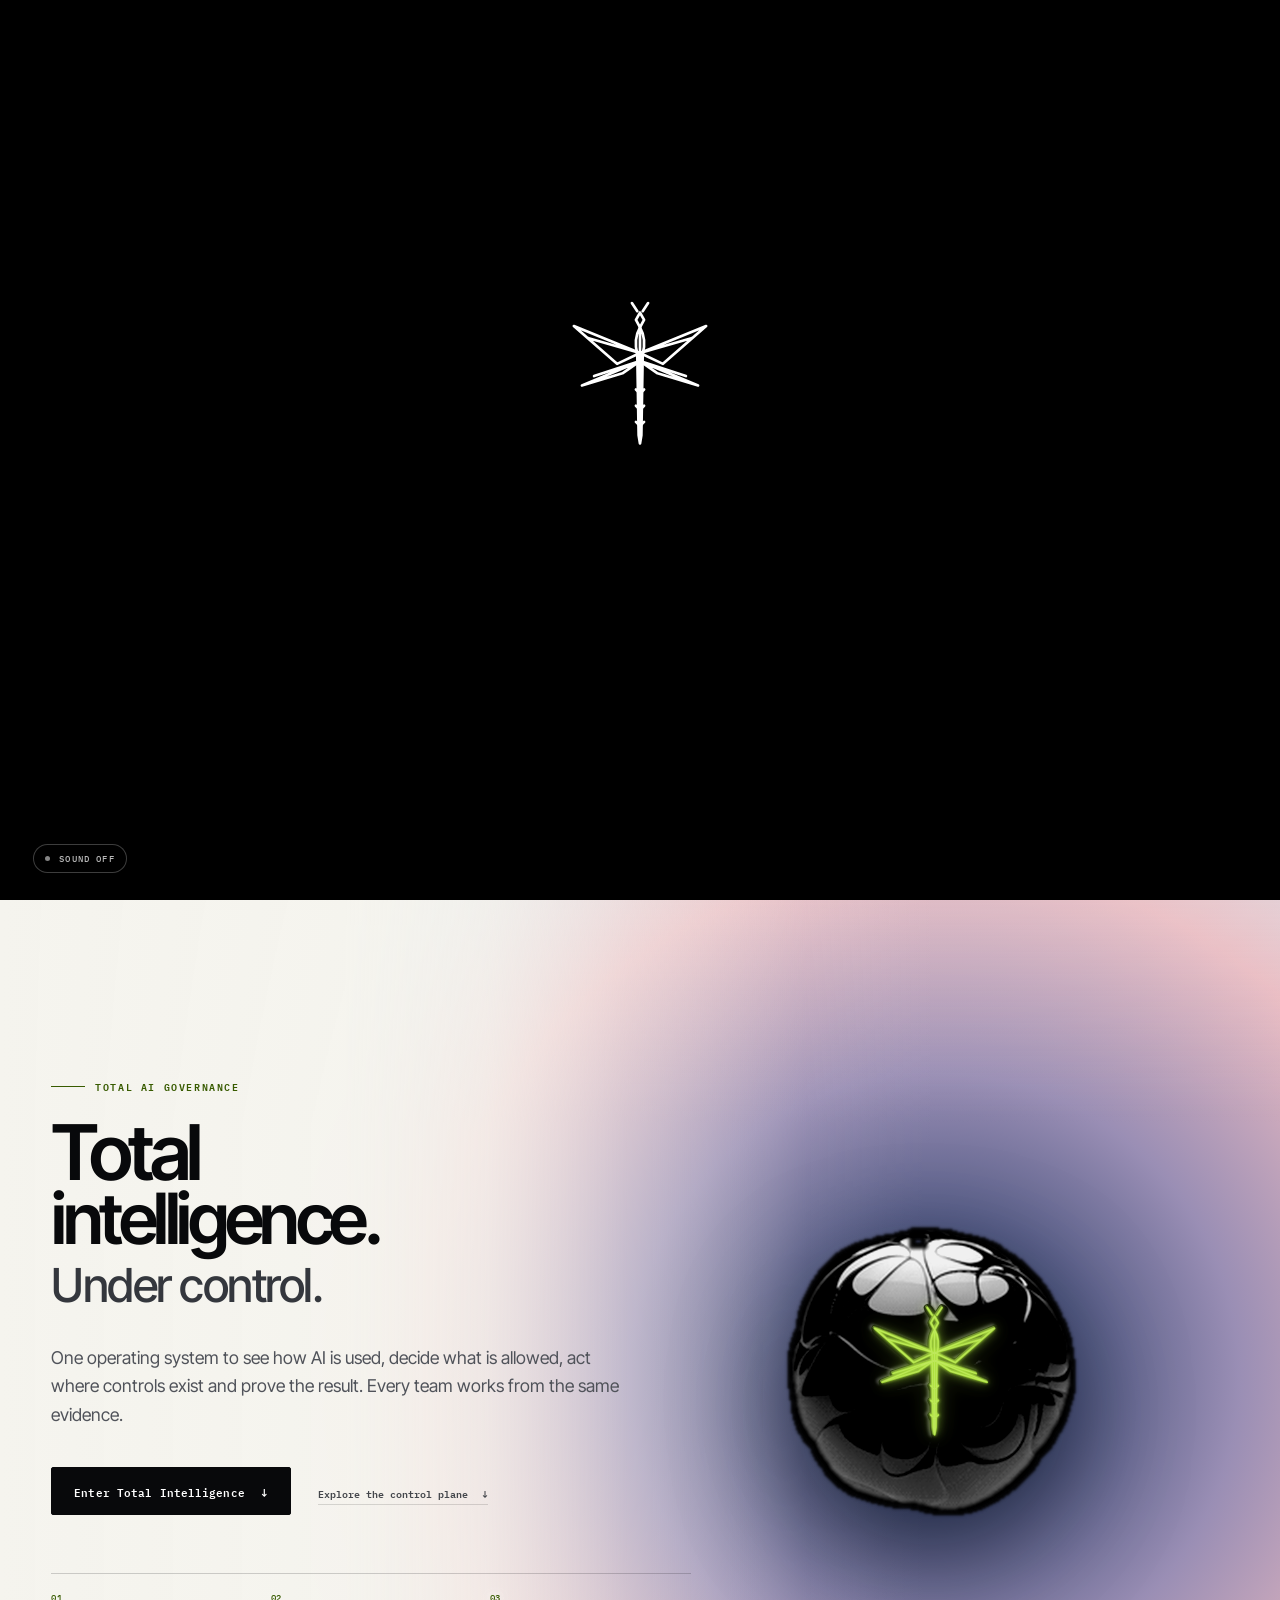
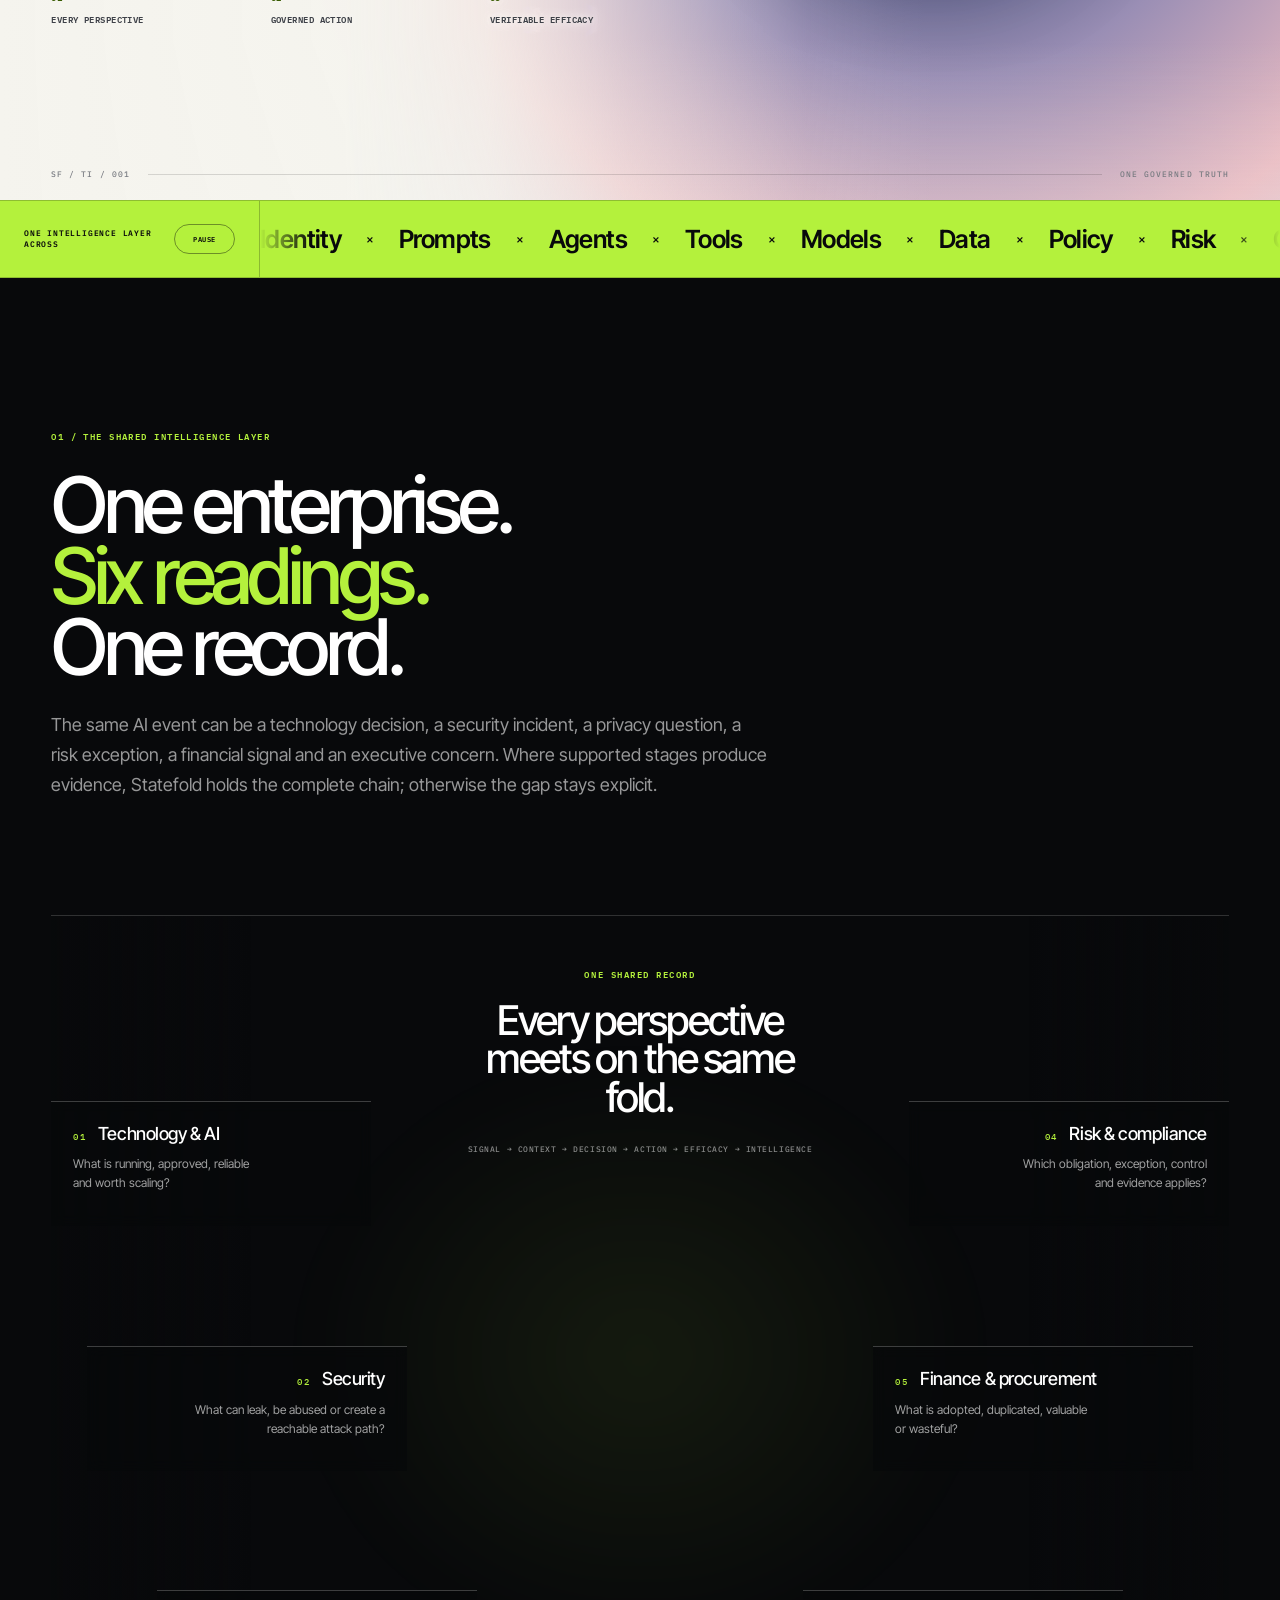
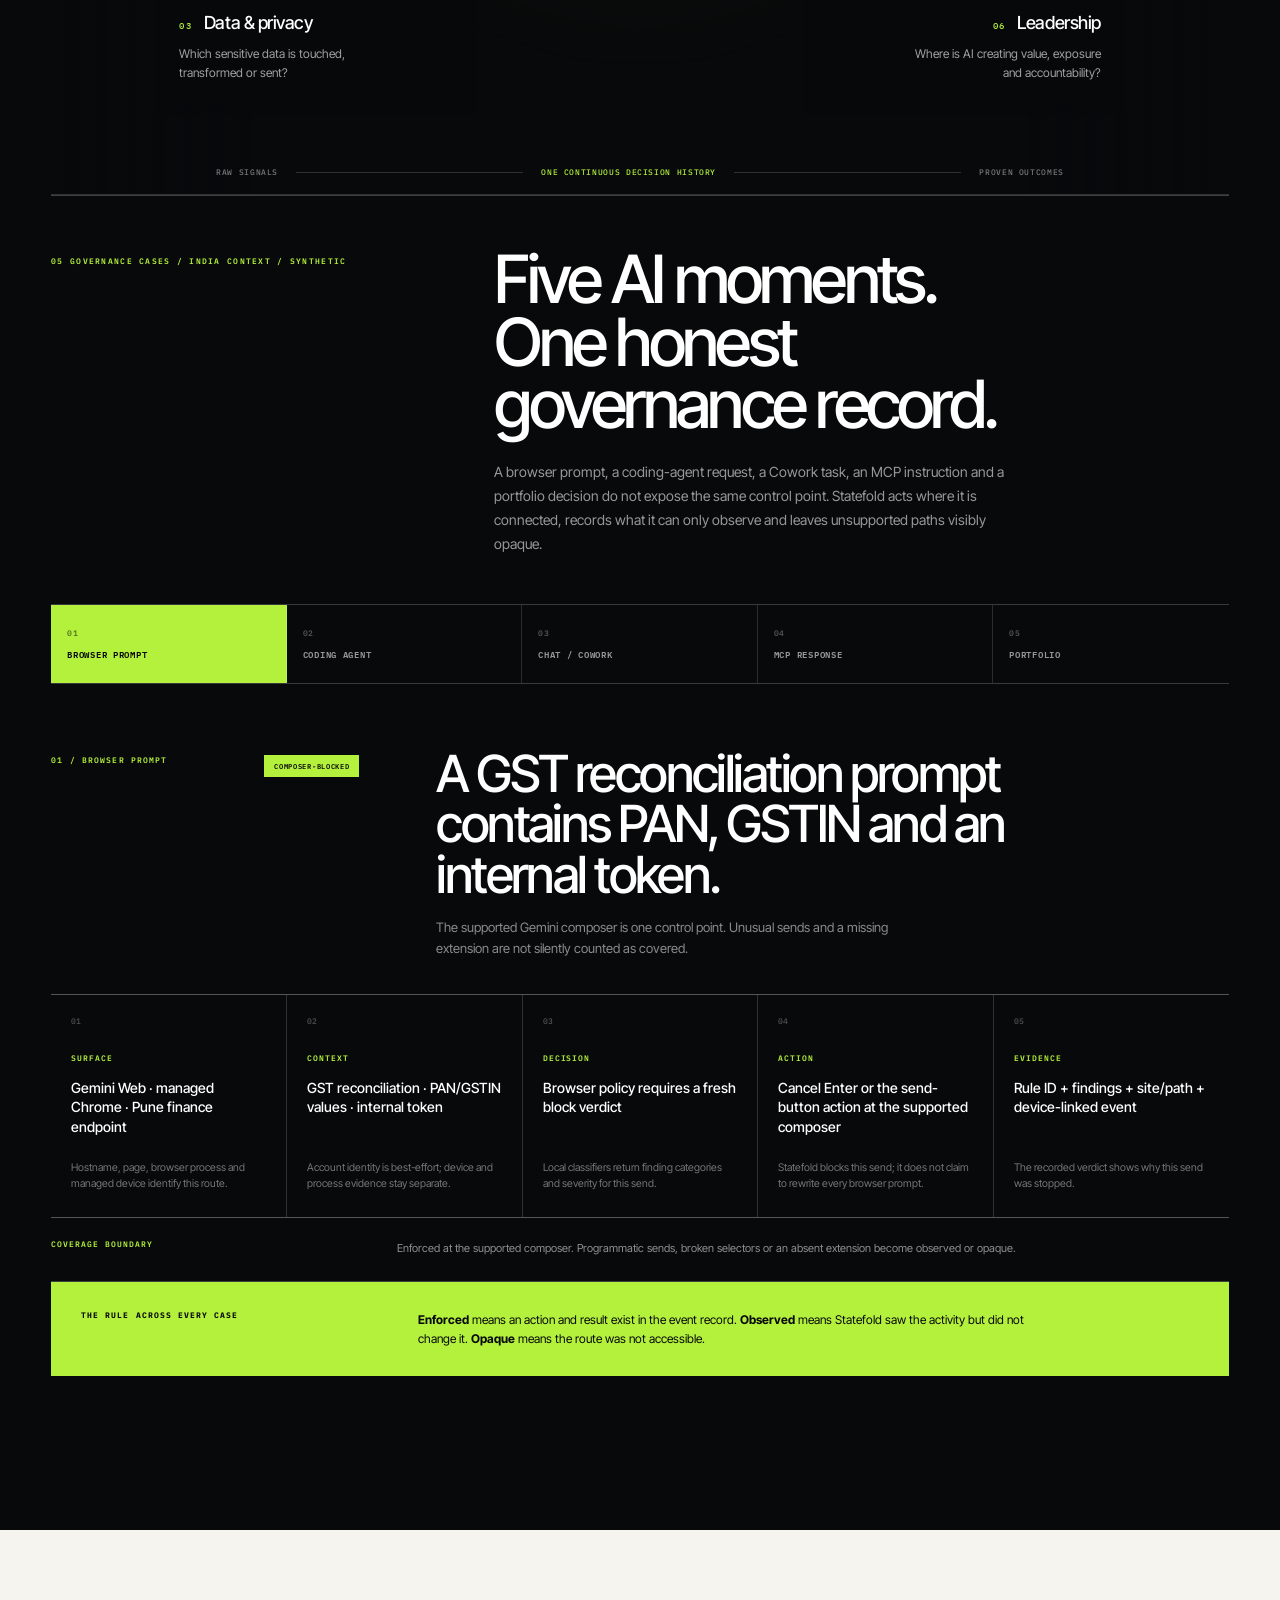
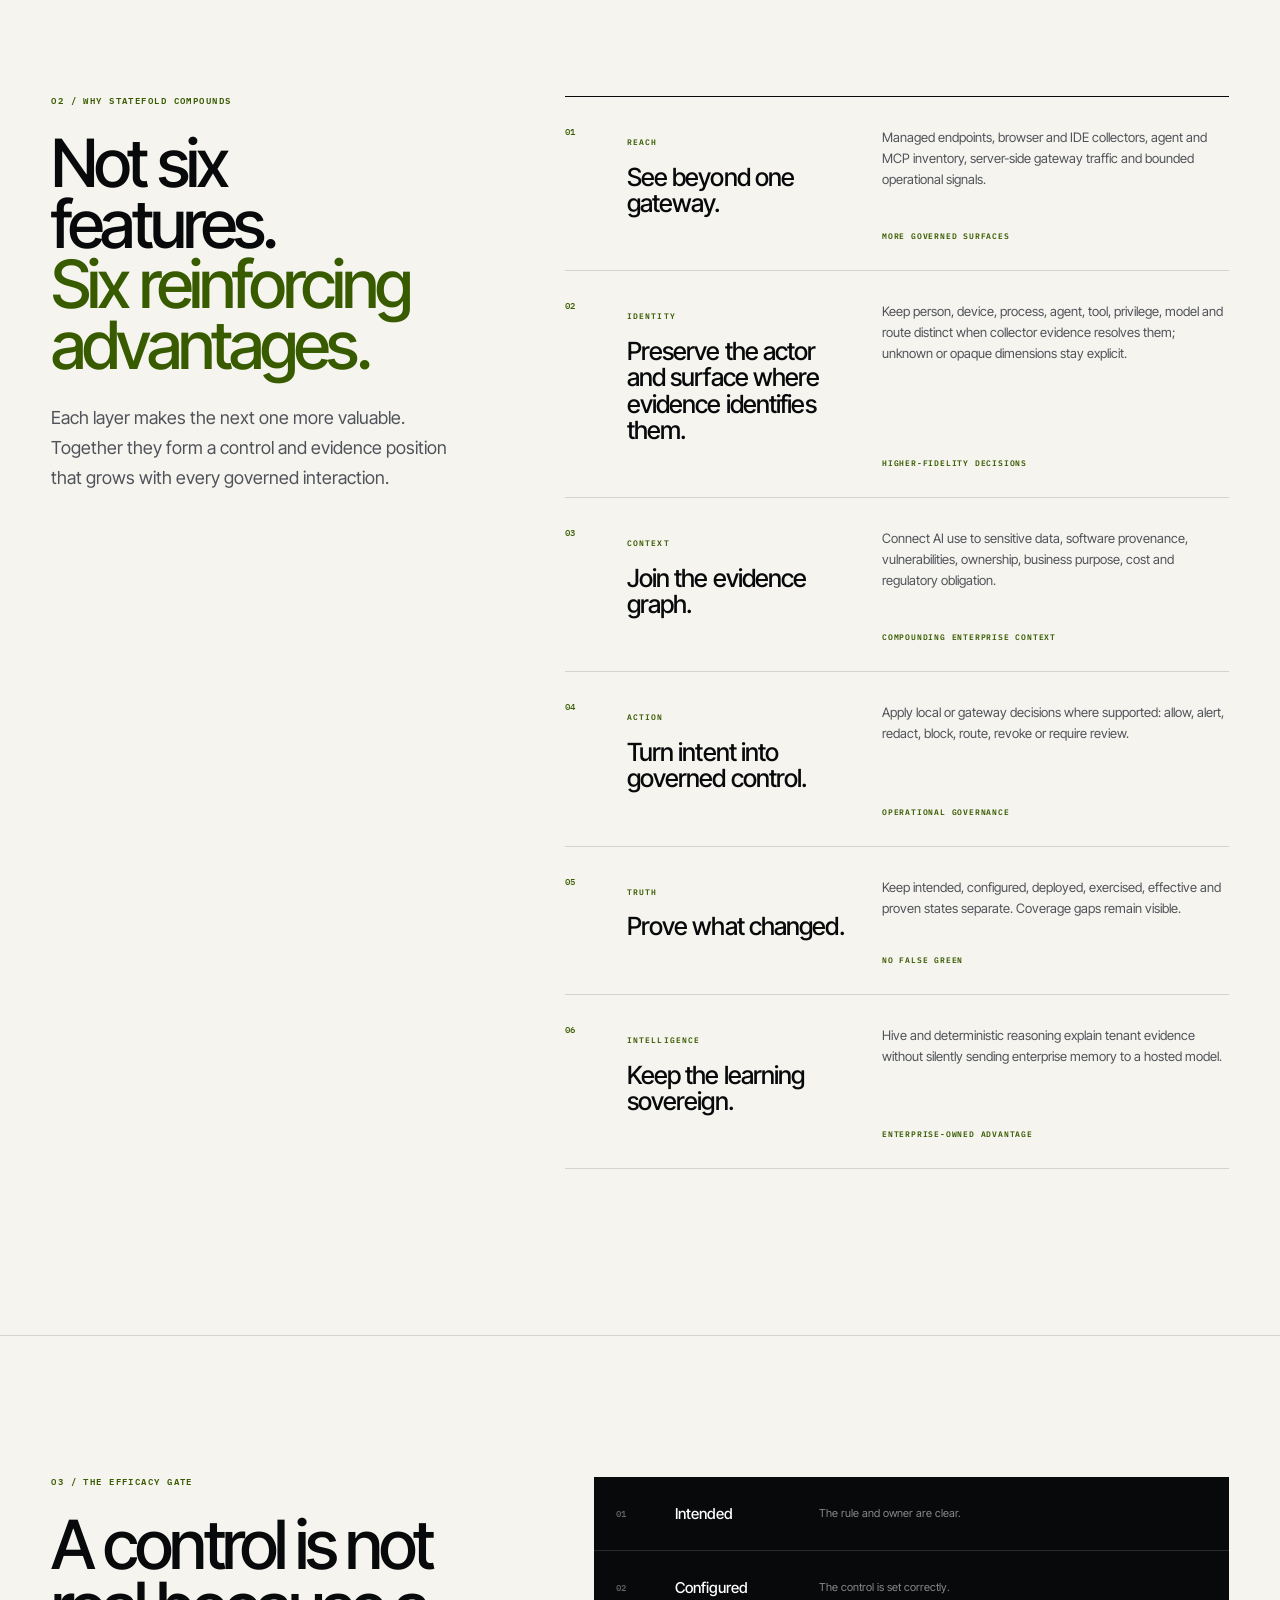
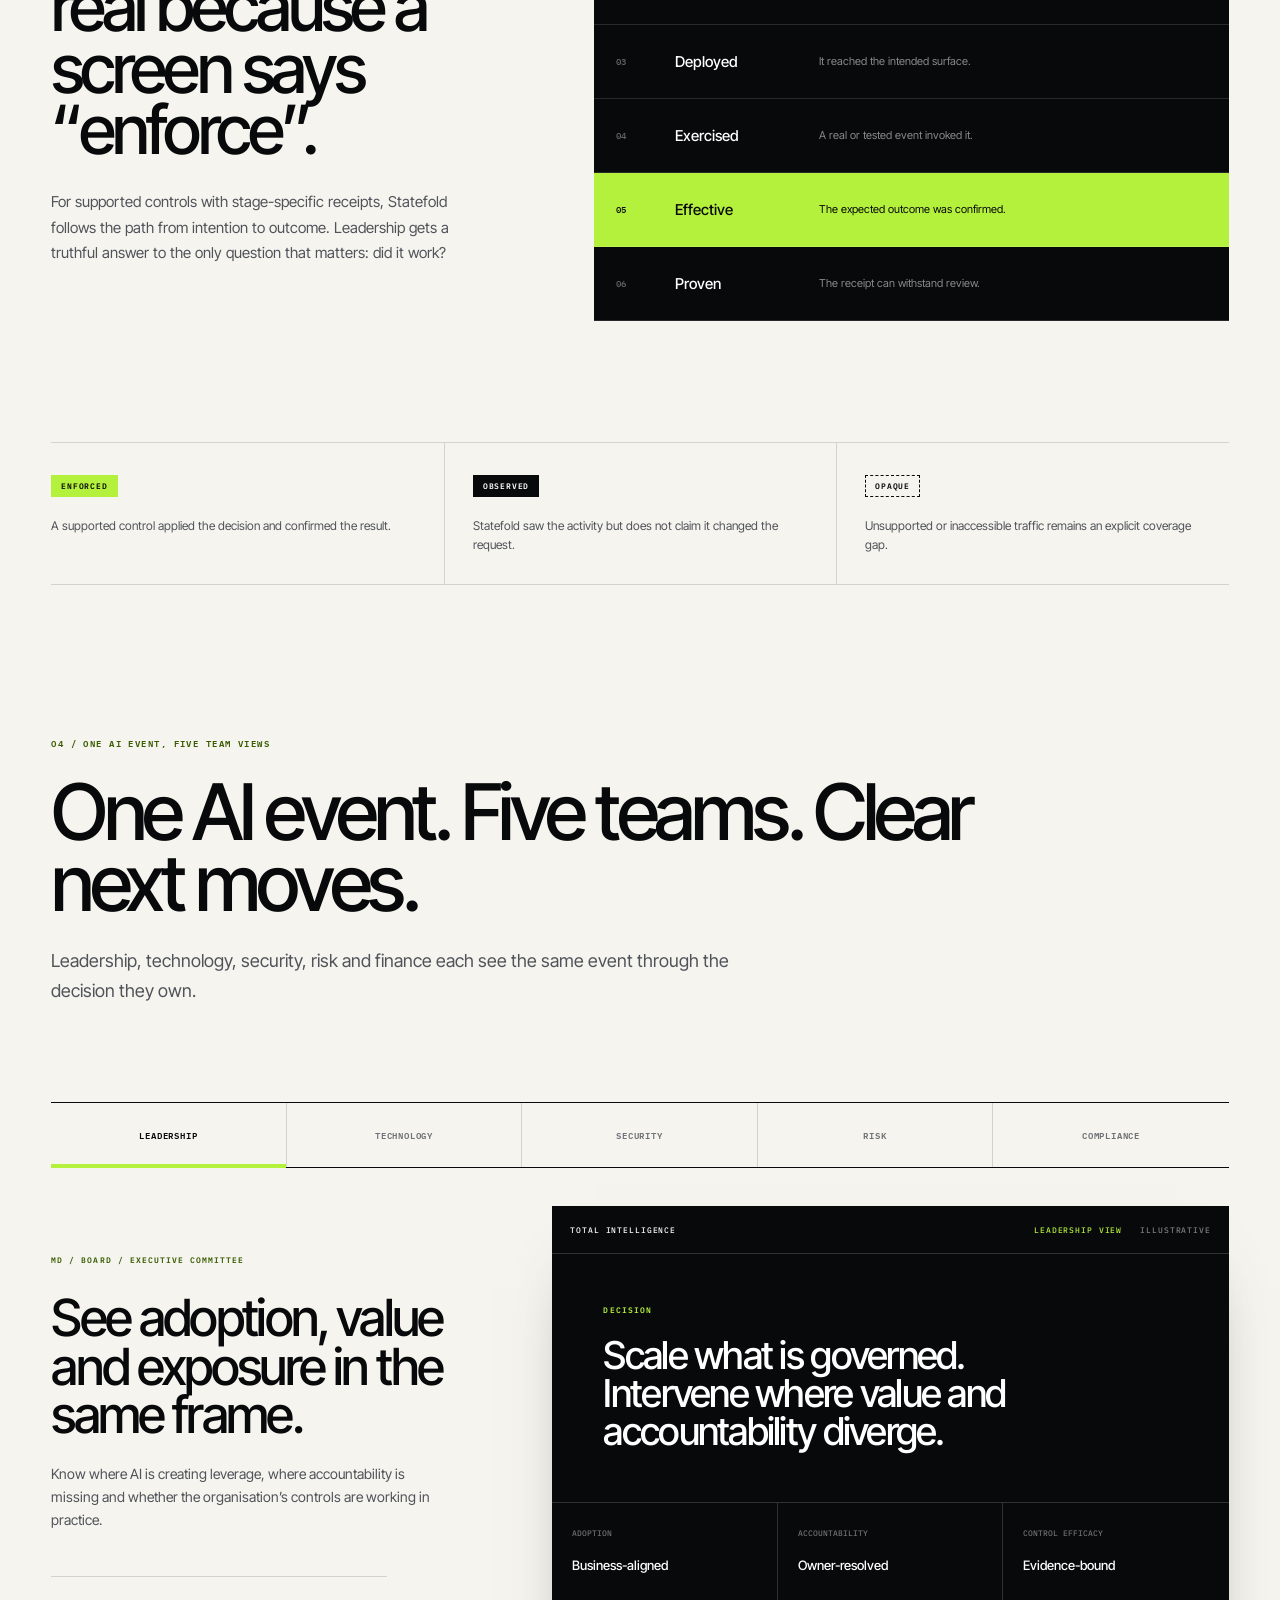
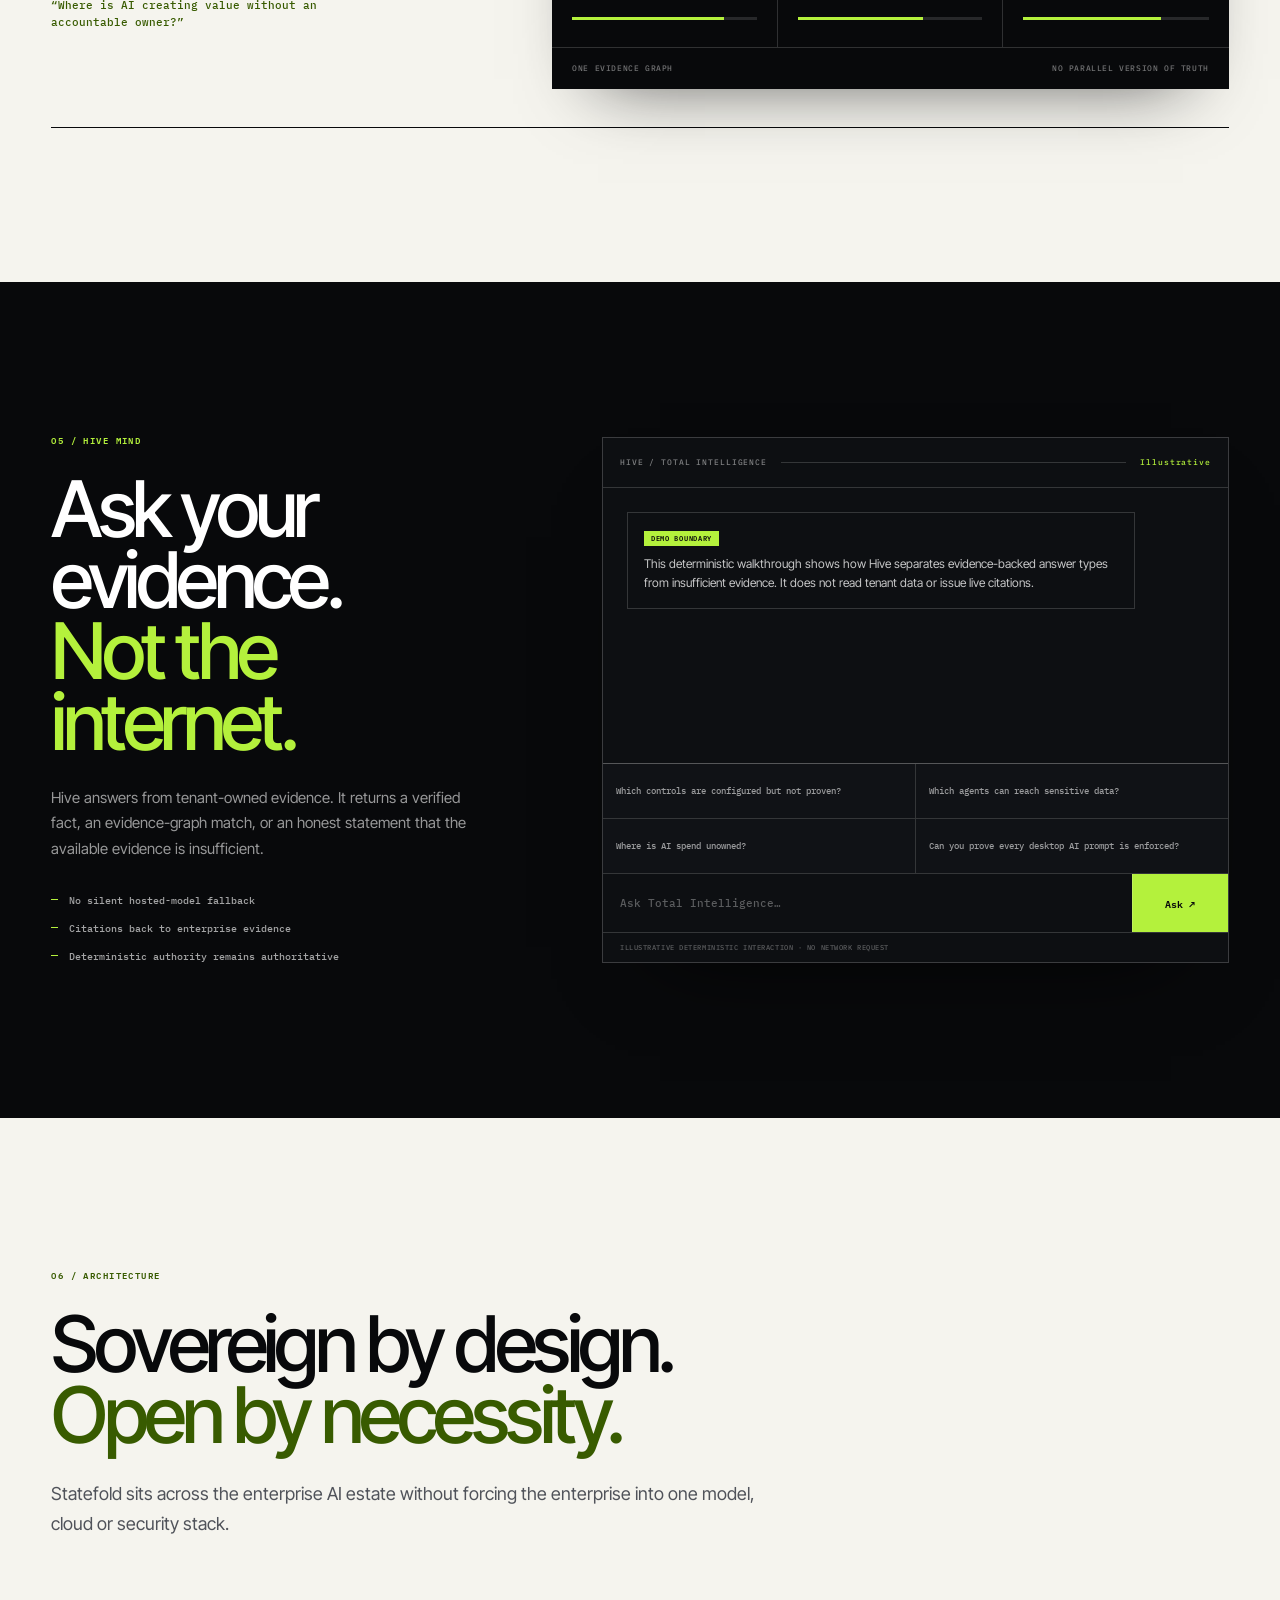
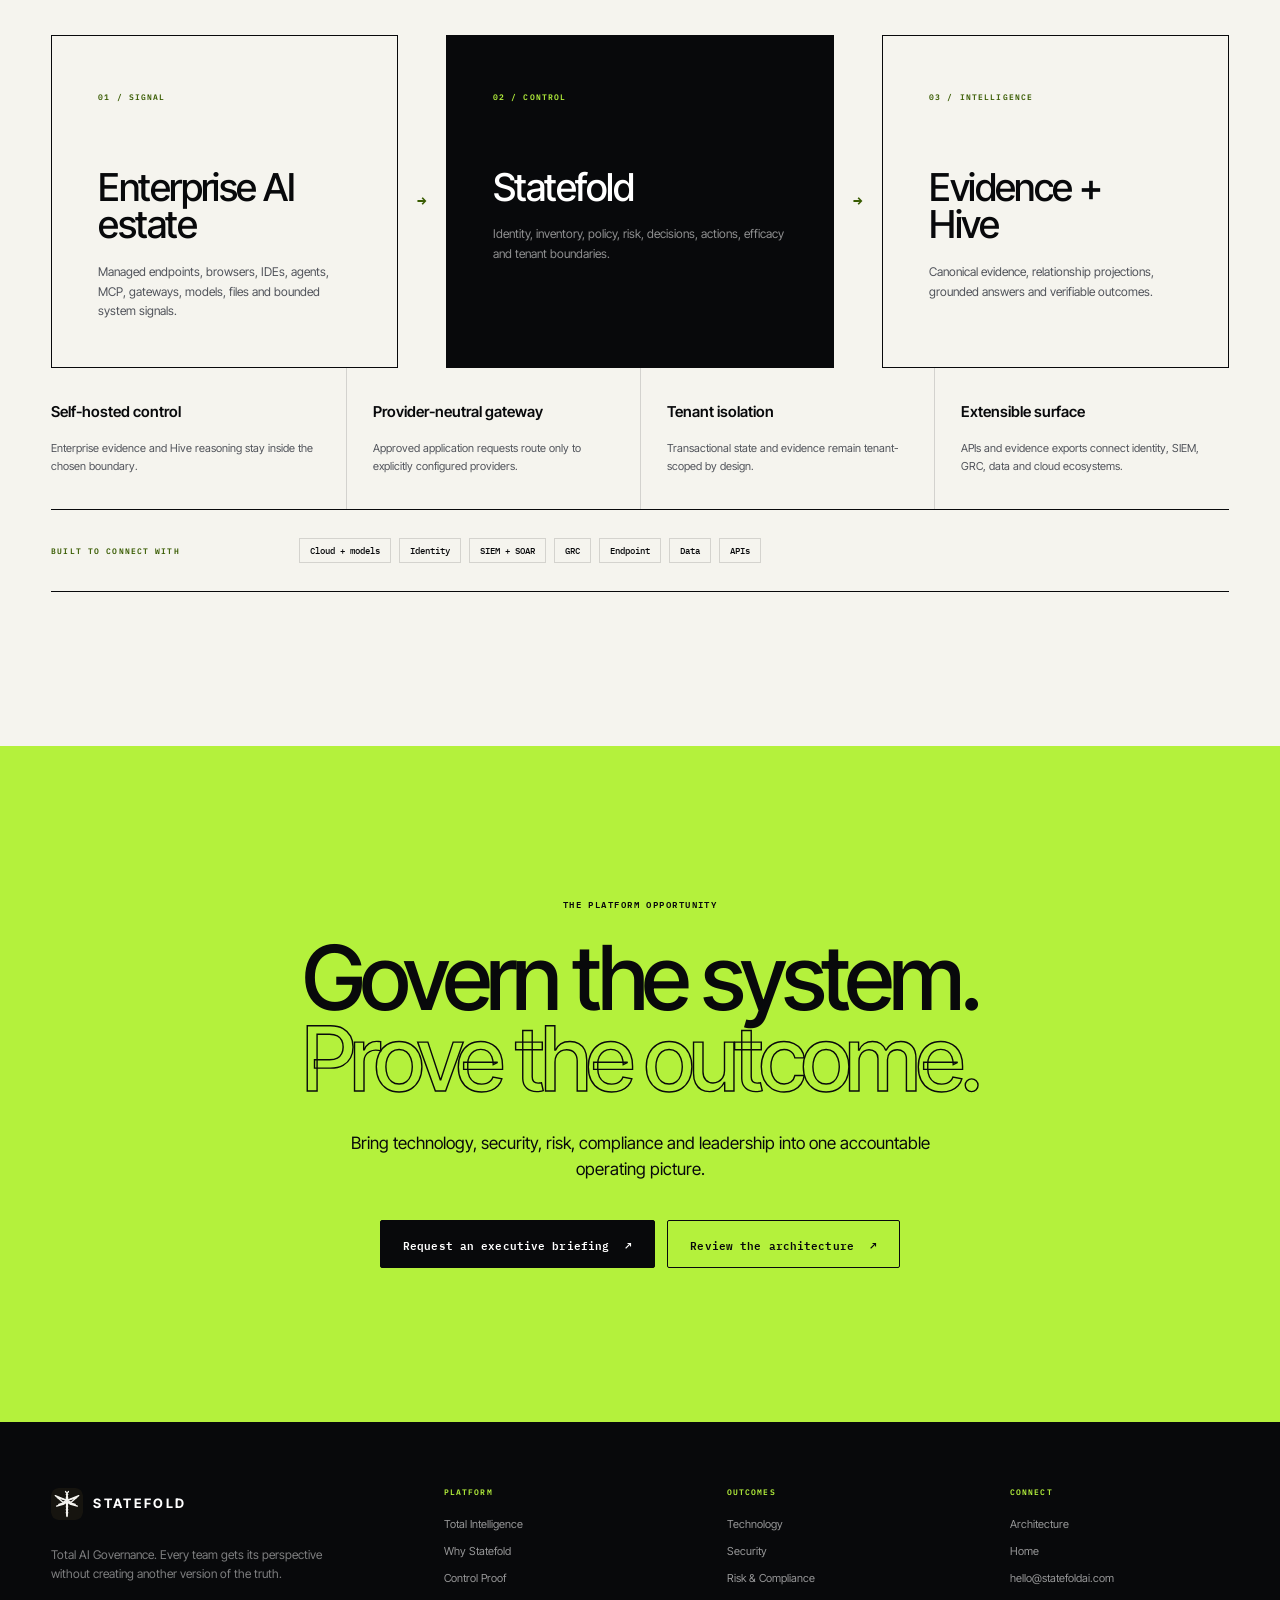
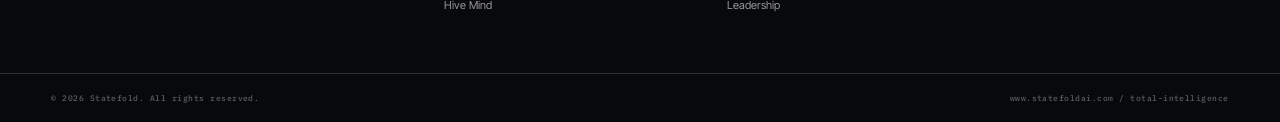
==== commit 62b53f02: "Serve Total Intelligence as unified homepage" ====
--- a/total-intelligence/index.html
+++ b/total-intelligence/index.html
@@ -1,436 +1,14 @@
-<!DOCTYPE html>
+<!doctype html>
 <html lang="en">
 <head>
-  <meta charset="UTF-8" />
-  <meta name="viewport" content="width=device-width, initial-scale=1.0" />
-  <title>Total Intelligence — Statefold</title>
-  <meta name="description" content="A governed intelligence layer connecting supported and observed enterprise AI assets, identities, interactions, policies, risks, controls and outcomes—with gaps kept explicit." />
-  <meta name="theme-color" content="#f5f4ee" />
-  <meta name="color-scheme" content="light dark" />
-  <meta name="robots" content="index,follow,max-image-preview:large" />
-  <link rel="canonical" href="https://www.statefoldai.com/total-intelligence/" />
-  <link rel="icon" href="../favicon.svg?v=20260826c" type="image/svg+xml" />
-  <link rel="preload" as="image" href="media/statefold-orbit.gif?v=20260826e" fetchpriority="high" />
-  <link rel="preload" as="image" href="media/hero-burn-orb.webp?v=20260826e" />
-
-  <meta property="og:title" content="Total Intelligence — Statefold" />
-  <meta property="og:description" content="Enterprise AI. Governed decisions. Verifiable outcomes." />
-  <meta property="og:type" content="website" />
-  <meta property="og:url" content="https://www.statefoldai.com/total-intelligence/" />
-  <meta property="og:site_name" content="Statefold" />
-  <meta property="og:image" content="https://www.statefoldai.com/og-total-intelligence.png?v=20260826b" />
-  <meta property="og:image:width" content="1200" />
-  <meta property="og:image:height" content="630" />
-  <meta property="og:image:alt" content="Statefold Total Intelligence — enterprise AI, governed decisions, verifiable outcomes" />
-  <meta name="twitter:card" content="summary_large_image" />
-  <meta name="twitter:title" content="Total Intelligence — Statefold" />
-  <meta name="twitter:description" content="Enterprise AI. Governed decisions. Verifiable outcomes." />
-  <meta name="twitter:image" content="https://www.statefoldai.com/og-total-intelligence.png?v=20260826b" />
-  <meta name="twitter:image:alt" content="Statefold Total Intelligence — enterprise AI, governed decisions, verifiable outcomes" />
-
-  <link rel="preconnect" href="https://fonts.googleapis.com" />
-  <link rel="preconnect" href="https://fonts.gstatic.com" crossorigin />
-  <link href="https://fonts.googleapis.com/css2?family=IBM+Plex+Mono:wght@400;500;600&family=Inter+Tight:wght@400;500;600;700&display=swap" rel="stylesheet" />
-  <link rel="stylesheet" href="total-intelligence.css?v=20260826i" />
+  <meta charset="utf-8" />
+  <meta name="viewport" content="width=device-width, initial-scale=1" />
+  <title>Statefold — Total Intelligence</title>
+  <link rel="canonical" href="https://www.statefoldai.com/" />
+  <meta http-equiv="refresh" content="0; url=../" />
+  <script>window.location.replace('../' + window.location.search + window.location.hash);</script>
 </head>
 <body>
-  <a class="skip-link" href="#main-content">Skip to content</a>
-  <svg class="brand-sprite" width="0" height="0" aria-hidden="true">
-    <symbol id="sf-mark" viewBox="0 0 120 120">
-      <g fill="none" stroke="currentColor" stroke-width="2" stroke-linecap="round" stroke-linejoin="round">
-        <path d="M60 13 L57 18.5 L60 24 L63 18.5 Z M58 12 L54 6 M62 12 L66 6"></path>
-        <path d="M60 24 C63.5 30 63.5 38 62 44 L61 104 L60 110 L59 104 L58 44 C56.5 38 56.5 30 60 24 Z M60 26 L60 107"></path>
-        <path d="M57 70 L60 73 L63 70 M57 82 L60 85 L63 82 M57 94 L60 97 L63 94"></path>
-        <path d="M60 43 L11 23 L43 51 Z M60 43 L22 32 M60 43 L109 23 L77 51 Z M60 43 L98 32"></path>
-        <path d="M60 49 L17 67 L47 58 Z M60 49 L26 60 M60 49 L103 67 L73 58 Z M60 49 L94 60"></path>
-      </g>
-    </symbol>
-    <symbol id="sf-word" viewBox="118 22 410 54">
-      <g transform="translate(0 -13)" fill="currentColor">
-        <path d="M125.52 72.48L125.52 72.48L122.73 74.21Q123.78 77.25 125.70 79.85Q127.63 82.46 130.48 84.01Q133.33 85.56 137.11 85.56L137.11 85.56Q139.78 85.56 142.07 84.72Q144.37 83.88 146.07 82.30Q147.78 80.72 148.74 78.55Q149.70 76.38 149.70 73.72L149.70 73.72Q149.70 70.86 148.71 68.79Q147.71 66.71 146.13 65.22Q144.55 63.73 142.63 62.74Q140.71 61.75 138.91 61.07L138.91 61.07Q135.44 59.83 133.08 58.43Q130.73 57.04 129.55 55.30Q128.37 53.57 128.37 51.15L128.37 51.15Q128.37 48.23 130.42 46.28Q132.46 44.33 136.24 44.33L136.24 44.33Q139.10 44.33 141.02 45.41Q142.94 46.50 144.21 48.11Q145.48 49.72 146.16 51.40L146.16 51.40L149.14 49.72Q148.27 47.61 146.60 45.63Q144.92 43.65 142.41 42.34Q139.90 41.04 136.43 41.04L136.43 41.04Q133.08 41.04 130.42 42.38Q127.75 43.71 126.26 46.09Q124.77 48.48 124.77 51.58L124.77 51.58Q124.77 54.37 125.86 56.36Q126.94 58.34 128.68 59.73Q130.42 61.13 132.43 62.09Q134.45 63.05 136.31 63.73L136.31 63.73Q138.79 64.66 141.05 65.87Q143.31 67.08 144.74 69.00Q146.16 70.93 146.16 74.09L146.16 74.09Q146.16 77.68 143.78 80.01Q141.39 82.33 137.17 82.33L137.17 82.33Q134.07 82.33 131.84 81.00Q129.61 79.67 128.09 77.44Q126.57 75.20 125.52 72.48Z M165.76 41.60L165.76 44.82L177.16 44.82L177.16 85L180.57 85L180.57 44.82L191.98 44.82L191.98 41.60L165.76 41.60Z M215.60 70.43L234.27 70.43L240.28 85L244.12 85L224.97 39.93L205.81 85L209.65 85L215.60 70.43ZM216.97 67.21L224.97 47.80L232.96 67.21L216.97 67.21Z M257.95 41.60L257.95 44.82L269.36 44.82L269.36 85L272.77 85L272.77 44.82L284.18 44.82L284.18 41.60L257.95 41.60Z M325.96 41.60L302.65 41.60L302.65 85L325.96 85L325.96 81.78L306.06 81.78L306.06 62.80L324.72 62.80L324.72 59.58L306.06 59.58L306.06 44.82L325.96 44.82L325.96 41.60Z M368.99 41.60L348.16 41.60L348.16 85L351.57 85L351.57 63.11L368.37 63.11L368.37 59.89L351.57 59.89L351.57 44.82L368.99 44.82L368.99 41.60Z M391.44 63.30L391.44 63.30Q391.44 57.84 393.76 53.60Q396.09 49.35 400.15 46.90Q404.21 44.45 409.42 44.45L409.42 44.45Q414.62 44.45 418.68 46.90Q422.75 49.35 425.04 53.60Q427.33 57.84 427.33 63.30L427.33 63.30Q427.33 68.69 425.04 72.97Q422.75 77.25 418.68 79.70Q414.62 82.15 409.42 82.15L409.42 82.15Q404.21 82.15 400.15 79.70Q396.09 77.25 393.76 72.97Q391.44 68.69 391.44 63.30ZM387.84 63.30L387.84 63.30Q387.84 68.07 389.45 72.14Q391.06 76.20 393.98 79.20Q396.89 82.21 400.83 83.88Q404.77 85.56 409.42 85.56L409.42 85.56Q414.07 85.56 418.00 83.88Q421.94 82.21 424.85 79.20Q427.77 76.20 429.38 72.14Q430.99 68.07 430.99 63.30L430.99 63.30Q430.99 58.53 429.38 54.47Q427.77 50.40 424.85 47.40Q421.94 44.39 418.00 42.72Q414.07 41.04 409.42 41.04L409.42 41.04Q404.77 41.04 400.83 42.72Q396.89 44.39 393.98 47.40Q391.06 50.40 389.45 54.47Q387.84 58.53 387.84 63.30Z M454.74 41.60L451.33 41.60L451.33 85L472.66 85L472.66 81.78L454.74 81.78L454.74 41.60Z M502.91 41.60L491.13 41.60L491.13 85L502.91 85Q509.24 85 514.04 82.27Q518.85 79.54 521.54 74.68Q524.24 69.81 524.24 63.30Q524.24 56.79 521.54 51.92Q518.85 47.06 514.04 44.33Q509.24 41.60 502.91 41.60L502.91 41.60ZM502.91 81.59L494.54 81.59L494.54 45.01L502.91 45.01Q506.94 45.01 510.26 46.31Q513.58 47.61 515.93 50.00Q518.29 52.39 519.56 55.77Q520.83 59.15 520.83 63.30Q520.83 67.45 519.56 70.83Q518.29 74.21 515.93 76.60Q513.58 78.99 510.26 80.29Q506.94 81.59 502.91 81.59L502.91 81.59Z"></path>
-        <circle cx="409.42" cy="63.3" r="22.6"></circle>
-      </g>
-    </symbol>
-  </svg>
-
-  <section id="brand-reveal" class="brand-overture" aria-label="Statefold — Total AI Governance">
-    <img id="orbitFilm" class="orbit-film" src="media/statefold-orbit.gif?v=20260826e" data-orbit-src="media/statefold-orbit.gif?v=20260826e" width="540" height="500" alt="" aria-hidden="true" />
-    <div class="overture-lockup">
-      <div class="dragon-birth" aria-hidden="true">
-        <svg class="overture-mark" viewBox="0 0 120 120"><use href="#sf-mark"></use></svg>
-      </div>
-      <div class="overture-wordframe" aria-label="Statefold">
-        <svg class="overture-wordmark" width="410" height="54" aria-hidden="true"><use href="#sf-word"></use></svg>
-      </div>
-      <div class="overture-governance">Total AI Governance</div>
-    </div>
-    <a class="overture-enter" href="#intelligence"><span>Enter Statefold</span><i aria-hidden="true"></i></a>
-    <button class="overture-sound" type="button" aria-pressed="false"><i aria-hidden="true"></i><span>Sound off</span></button>
-  </section>
-
-  <div class="page-noise" aria-hidden="true"></div>
-  <div class="scroll-progress" id="scrollProgress" aria-hidden="true"></div>
-
-  <header class="site-nav" id="top" data-nav>
-    <div class="wrap nav-inner">
-      <a class="brand" href="../index.html" aria-label="Statefold home">
-        <img src="../favicon.svg?v=20260826c" alt="" width="34" height="34" />
-        <span>STATEFOLD</span>
-      </a>
-      <nav class="nav-links" aria-label="Primary">
-        <a href="#perspectives">Intelligence</a>
-        <a href="#moats">Why Statefold</a>
-        <a href="#proof">Control Proof</a>
-        <a href="#outcomes">Outcomes</a>
-        <a href="#architecture">Architecture</a>
-      </nav>
-      <a class="button button-nav" href="mailto:hello@statefoldai.com?subject=Statefold%20executive%20briefing">Executive briefing <span>↗</span></a>
-      <button class="menu-button" id="menuButton" type="button" aria-label="Open menu" aria-controls="mobileMenu" aria-expanded="false"><i></i><i></i></button>
-    </div>
-    <nav class="mobile-menu" id="mobileMenu" aria-label="Mobile primary">
-      <a href="#perspectives">Intelligence</a><a href="#moats">Why Statefold</a><a href="#proof">Control Proof</a><a href="#outcomes">Outcomes</a><a href="#architecture">Architecture</a>
-      <a href="mailto:hello@statefoldai.com?subject=Statefold%20executive%20briefing">Executive briefing ↗</a>
-    </nav>
-  </header>
-
-  <main id="main-content">
-    <section class="hero" id="intelligence" tabindex="-1">
-      <div class="void-stage" data-void aria-hidden="true">
-        <canvas id="voidCanvas" class="void-canvas"></canvas>
-        <div class="void-orb">
-          <img class="void-orb-film" src="media/hero-burn-orb.webp?v=20260826i" width="512" height="512" alt="" fetchpriority="high" />
-          <svg class="void-mark" viewBox="0 0 120 120">
-            <defs>
-              <path id="heroDragonMark" d="M60 13 L57 18.5 L60 24 L63 18.5 Z M58 12 L54 6 M62 12 L66 6 M60 24 C63.5 30 63.5 38 62 44 L61 104 L60 110 L59 104 L58 44 C56.5 38 56.5 30 60 24 Z M60 26 L60 107 M57 70 L60 73 L63 70 M57 82 L60 85 L63 82 M57 94 L60 97 L63 94 M60 43 L11 23 L43 51 Z M60 43 L22 32 M60 43 L109 23 L77 51 Z M60 43 L98 32 M60 49 L17 67 L47 58 Z M60 49 L26 60 M60 49 L103 67 L73 58 Z M60 49 L94 60" />
-            </defs>
-            <g fill="none" stroke-linecap="round" stroke-linejoin="round">
-              <use class="dragon-engrave-shadow" href="#heroDragonMark"></use>
-              <use class="dragon-engrave-cut" href="#heroDragonMark"></use>
-              <use class="dragon-engrave-lip" href="#heroDragonMark"></use>
-              <use class="dragon-engrave-glow" href="#heroDragonMark"></use>
-              <use class="dragon-engrave-heat" href="#heroDragonMark"></use>
-            </g>
-          </svg>
-        </div>
-      </div>
-      <div class="hero-veil" aria-hidden="true"></div>
-      <div class="wrap hero-layout">
-        <div class="hero-copy reveal">
-          <div class="eyebrow"><span></span>Total AI Governance</div>
-          <h1><span>Total</span><span>intelligence.</span><em>Under control.</em></h1>
-          <p>One operating system to see how AI is used, decide what is allowed, act where controls exist and prove the result. Every team works from the same evidence.</p>
-          <div class="hero-actions">
-            <a class="button button-primary" href="#perspectives">Enter Total Intelligence <span>↓</span></a>
-            <a class="text-link" href="../index.html#platform">Return to the control plane <span>↗</span></a>
-          </div>
-          <div class="hero-principles">
-            <span><b>01</b> Every perspective</span>
-            <span><b>02</b> Governed action</span>
-            <span><b>03</b> Verifiable efficacy</span>
-          </div>
-        </div>
-        <div class="hero-folio" aria-hidden="true"><span>SF / TI / 001</span><i></i><span>ONE GOVERNED TRUTH</span></div>
-      </div>
-    </section>
-
-    <section class="signal-band" aria-label="The enterprise AI estate">
-      <div class="signal-label"><p>One intelligence layer across</p><button id="signalMotion" type="button" aria-pressed="false" aria-label="Pause moving AI estate list"><span>Pause</span></button></div>
-      <div class="signal-marquee"><div class="signal-track">
-        <div class="signal-sequence"><span>Identity</span><i>×</i><span>Prompts</span><i>×</i><span>Agents</span><i>×</i><span>Tools</span><i>×</i><span>Models</span><i>×</i><span>Data</span><i>×</i><span>Policy</span><i>×</i><span>Risk</span><i>×</i><span>Cost</span><i>×</i><span>Evidence</span><i>×</i></div>
-        <div class="signal-sequence" aria-hidden="true"><span>Identity</span><i>×</i><span>Prompts</span><i>×</i><span>Agents</span><i>×</i><span>Tools</span><i>×</i><span>Models</span><i>×</i><span>Data</span><i>×</i><span>Policy</span><i>×</i><span>Risk</span><i>×</i><span>Cost</span><i>×</i><span>Evidence</span><i>×</i></div>
-      </div></div>
-    </section>
-
-    <section class="perspectives section-dark" id="perspectives">
-      <div class="wrap">
-        <header class="section-head section-head-dark reveal">
-          <div class="section-index">01 / The shared intelligence layer</div>
-          <h2>One enterprise.<br /><em>Six readings.</em><br />One record.</h2>
-          <p>The same AI event can be a technology decision, a security incident, a privacy question, a risk exception, a financial signal and an executive concern. Where supported stages produce evidence, Statefold holds the complete chain; otherwise the gap stays explicit.</p>
-        </header>
-
-        <div class="fold-stage reveal" data-spatial>
-          <canvas class="fold-canvas" id="statefoldField" aria-hidden="true"></canvas>
-          <div class="fold-core">
-            <span>ONE SHARED RECORD</span>
-            <strong>Every perspective meets on the same fold.</strong>
-            <small>SIGNAL → CONTEXT → DECISION → ACTION → EFFICACY → INTELLIGENCE</small>
-          </div>
-          <div class="perspective-list" aria-label="Enterprise perspectives joined by Statefold">
-            <article class="perspective p-tech"><i>01</i><b>Technology &amp; AI</b><small>What is running, approved, reliable and worth scaling?</small></article>
-            <article class="perspective p-security"><i>02</i><b>Security</b><small>What can leak, be abused or create a reachable attack path?</small></article>
-            <article class="perspective p-data"><i>03</i><b>Data &amp; privacy</b><small>Which sensitive data is touched, transformed or sent?</small></article>
-            <article class="perspective p-risk"><i>04</i><b>Risk &amp; compliance</b><small>Which obligation, exception, control and evidence applies?</small></article>
-            <article class="perspective p-finance"><i>05</i><b>Finance &amp; procurement</b><small>What is adopted, duplicated, valuable or wasteful?</small></article>
-            <article class="perspective p-leadership"><i>06</i><b>Leadership</b><small>Where is AI creating value, exposure and accountability?</small></article>
-          </div>
-          <div class="fold-legend" aria-hidden="true"><span>Raw signals</span><i></i><b>One continuous decision history</b><i></i><span>Proven outcomes</span></div>
-        </div>
-      </div>
-    </section>
-
-    <section class="event-section section-dark" id="proof">
-      <div class="wrap">
-        <article class="governance-portfolio reveal" id="governancePortfolio" aria-labelledby="governance-title">
-          <header>
-            <span>05 GOVERNANCE CASES / INDIA CONTEXT / SYNTHETIC</span>
-            <div>
-              <h2 id="governance-title">Five AI moments. One honest governance record.</h2>
-              <p>A browser prompt, a coding-agent request, a Cowork task, an MCP instruction and a portfolio decision do not expose the same control point. Statefold acts where it is connected, records what it can only observe and leaves unsupported paths visibly opaque.</p>
-            </div>
-          </header>
-
-          <div class="scenario-tabs" id="scenarioTabs" role="tablist" aria-label="Choose a Statefold governance example" hidden>
-            <button id="case-tab-prompt" role="tab" aria-selected="true" aria-controls="case-prompt" data-case="prompt"><span>01</span>Browser prompt</button>
-            <button id="case-tab-agent" role="tab" aria-selected="false" aria-controls="case-agent" data-case="agent"><span>02</span>Coding agent</button>
-            <button id="case-tab-surfaces" role="tab" aria-selected="false" aria-controls="case-surfaces" data-case="surfaces"><span>03</span>Chat / Cowork</button>
-            <button id="case-tab-tool" role="tab" aria-selected="false" aria-controls="case-tool" data-case="tool"><span>04</span>MCP response</button>
-            <button id="case-tab-enterprise" role="tab" aria-selected="false" aria-controls="case-enterprise" data-case="enterprise"><span>05</span>Portfolio</button>
-          </div>
-
-          <div class="scenario-panels">
-            <section class="case-panel" id="case-prompt" data-case-panel="prompt">
-              <header class="case-head">
-                <div class="case-meta"><span>01 / BROWSER PROMPT</span><b class="case-state enforced">COMPOSER-BLOCKED</b></div>
-                <div><h3>A GST reconciliation prompt contains PAN, GSTIN and an internal token.</h3><p>The supported Gemini composer is one control point. Unusual sends and a missing extension are not silently counted as covered.</p></div>
-              </header>
-              <ol class="governance-path">
-                <li><i>01</i><small>SURFACE</small><b>Gemini Web · managed Chrome · Pune finance endpoint</b><span>Hostname, page, browser process and managed device identify this route.</span></li>
-                <li><i>02</i><small>CONTEXT</small><b>GST reconciliation · PAN/GSTIN values · internal token</b><span>Account identity is best-effort; device and process evidence stay separate.</span></li>
-                <li><i>03</i><small>DECISION</small><b>Browser policy requires a fresh block verdict</b><span>Local classifiers return finding categories and severity for this send.</span></li>
-                <li><i>04</i><small>ACTION</small><b>Cancel Enter or the send-button action at the supported composer</b><span>Statefold blocks this send; it does not claim to rewrite every browser prompt.</span></li>
-                <li><i>05</i><small>EVIDENCE</small><b>Rule ID + findings + site/path + device-linked event</b><span>The recorded verdict shows why this send was stopped.</span></li>
-              </ol>
-              <footer class="case-boundary"><b>Coverage boundary</b><p>Enforced at the supported composer. Programmatic sends, broken selectors or an absent extension become observed or opaque.</p></footer>
-            </section>
-
-            <section class="case-panel" id="case-agent" data-case-panel="agent">
-              <header class="case-head">
-                <div class="case-meta"><span>02 / CODING AGENT</span><b class="case-state controlled">PROXY-BLOCKED</b></div>
-                <div><h3>A request to fix UPI retries also contains a production credential.</h3><p>Statefold blocks the secret-bearing network request without terminating the developer’s coding environment.</p></div>
-              </header>
-              <ol class="governance-path">
-                <li><i>01</i><small>SURFACE</small><b>Coding agent → proxy-honouring OpenAI HTTPS path</b><span>The route and originating process are recorded without claiming a native Codex integration.</span></li>
-                <li><i>02</i><small>CONTEXT</small><b>Bengaluru engineer · payments service · production .env credential</b><span>Destination and findings join best-effort PID, path, binary hash, signature and Windows user.</span></li>
-                <li><i>03</i><small>DECISION</small><b>Production credentials are denied on this external route</b><span>The verdict is scoped to this request and the available process evidence.</span></li>
-                <li><i>04</i><small>ACTION</small><b>Return a local block before forwarding; leave the coding environment running</b><span>Eligible JSON requests may use configured redaction where that route supports it.</span></li>
-                <li><i>05</i><small>EVIDENCE</small><b>Host/path + rule + verdict + prompt preview + process metadata</b><span>The record shows which request was stopped and from which process.</span></li>
-              </ol>
-              <footer class="case-boundary"><b>Coverage boundary</b><p>Enforced only when the client honours the system proxy and TLS inspection works. Pinned or bypassed payloads stay opaque, while connection and process signals may still be observed.</p></footer>
-            </section>
-
-            <section class="case-panel" id="case-surfaces" data-case-panel="surfaces">
-              <header class="case-head">
-                <div class="case-meta"><span>03 / SURFACE IDENTITY</span><b class="case-state resolved">MIXED COVERAGE</b></div>
-                <div><h3>Claude Chat is a prompt. Claude Cowork is a task with reach.</h3><p>The same provider does not mean the same surface, permissions or enforceable control point.</p></div>
-              </header>
-              <ol class="governance-path">
-                <li><i>01</i><small>SURFACE</small><b>Claude Chat in managed browser ≠ Claude Cowork in Claude Desktop</b><span>Provider name alone is never treated as the surface.</span></li>
-                <li><i>02</i><small>CONTEXT</small><b>Chat: composer text + destination · Cowork: folder, browser and tool request</b><span>Process, file-write and MCP inventory may be visible; the full cloud plan is not assumed.</span></li>
-                <li><i>03</i><small>DECISION</small><b>Allow the clean Chat prompt · require tighter privilege for Cowork</b><span>Separate rules use process, destination, data and available permission evidence.</span></li>
-                <li><i>04</i><small>ACTION</small><b>Stop Chat at the composer when matched · block supported Cowork egress</b><span>Local Cowork process, file and MCP activity can remain observation-only.</span></li>
-                <li><i>05</i><small>EVIDENCE</small><b>Separate browser, process, egress, file and MCP records</b><span>Each record preserves what was enforced, observed or unresolved.</span></li>
-              </ol>
-              <footer class="case-boundary"><b>Coverage boundary</b><p>Remote Cowork execution and connector actions remain opaque unless separately integrated. Chat and Cowork are never presented as one governed surface.</p></footer>
-            </section>
-
-            <section class="case-panel" id="case-tool" data-case-panel="tool">
-              <header class="case-head">
-                <div class="case-meta"><span>04 / MCP RESPONSE</span><b class="case-state controlled">RESPONSE-BLOCKED</b></div>
-                <div><h3>A provider response instructs an agent to call a tool with a production credential.</h3><p>On a supported response shape, Statefold stops the sensitive instruction before the agent receives it.</p></div>
-              </header>
-              <ol class="governance-path">
-                <li><i>01</i><small>SURFACE</small><b>Supported proxied API response → agent → filesystem or PostgreSQL tool</b><span>Provider endpoint, response direction and tool-call shape identify this route.</span></li>
-                <li><i>02</i><small>CONTEXT</small><b>Hyderabad operations agent · sensitive tool arguments</b><span>Finding categories join adjacent agent and privilege evidence when available.</span></li>
-                <li><i>03</i><small>DECISION</small><b>Withhold the response before the client receives the tool instruction</b><span>The decision applies only to supported proxied response shapes.</span></li>
-                <li><i>04</i><small>ACTION</small><b>Proxy blocks the response; this instruction cannot initiate the tool call</b><span>No claim is made about a separate local or bypassed instruction.</span></li>
-                <li><i>05</i><small>EVIDENCE</small><b>Response verdict + rule + findings + tool-call marker</b><span>The record proves this response was withheld at this control point.</span></li>
-              </ol>
-              <footer class="case-boundary"><b>Coverage boundary</b><p>Local MCP servers are inventoried by process, configuration and port. Arbitrary local stdio MCP messages remain opaque.</p></footer>
-            </section>
-
-            <section class="case-panel" id="case-enterprise" data-case-panel="enterprise">
-              <header class="case-head">
-                <div class="case-meta"><span>05 / PORTFOLIO</span><b class="case-state observed">HUMAN DECISION</b></div>
-                <div><h3>Procurement and the MD decide which AI services to renew, restrict or retire.</h3><p>Evidence from India operations replaces vendor slides, while the final commercial decision remains human.</p></div>
-              </header>
-              <ol class="governance-path">
-                <li><i>01</i><small>SURFACE</small><b>Fleet activity + prompt, agent and MCP inventory + gateway traces</b><span>Only tenant-scoped, connected evidence sources contribute.</span></li>
-                <li><i>02</i><small>CONTEXT</small><b>Bengaluru engineering · Mumbai finance · Hyderabad operations</b><span>Owner, purpose, activity, risk, grant state and named gaps are joined.</span></li>
-                <li><i>03</i><small>DECISION</small><b>Human choice: renew, limit or decommission</b><span>The system abstains where activity, ownership or entitlement evidence is missing.</span></li>
-                <li><i>04</i><small>ACTION</small><b>Administrator updates model lifecycle, agent privilege or fleet policy</b><span>Statefold does not claim to buy, cancel or reconcile seats by itself.</span></li>
-                <li><i>05</i><small>EVIDENCE</small><b>Timestamped approver + reason + policy version + grant/model history</b><span>The record shows who decided what, when and from which evidence.</span></li>
-              </ol>
-              <footer class="case-boundary"><b>Coverage boundary</b><p>This is a governed workflow, not complete contract reconciliation. Billing and entitlement completeness require connected source systems.</p></footer>
-            </section>
-          </div>
-
-          <footer class="portfolio-contract">
-            <b>THE RULE ACROSS EVERY CASE</b>
-            <p><strong>Enforced</strong> means an action and result exist in the event record. <strong>Observed</strong> means Statefold saw the activity but did not change it. <strong>Opaque</strong> means the route was not accessible.</p>
-          </footer>
-        </article>
-      </div>
-    </section>
-
-    <section class="moats" id="moats">
-      <div class="wrap moats-layout">
-        <header class="section-head reveal">
-          <div class="section-index">02 / Why Statefold compounds</div>
-          <h2>Not six features.<br /><em>Six reinforcing advantages.</em></h2>
-          <p>Each layer makes the next one more valuable. Together they form a control and evidence position that grows with every governed interaction.</p>
-        </header>
-        <div class="moat-ledger">
-          <article class="reveal"><i>01</i><div><span>Reach</span><h3>See beyond one gateway.</h3></div><p>Managed endpoints, browser and IDE collectors, agent and MCP inventory, server-side gateway traffic and bounded operational signals.</p><b>More governed surfaces</b></article>
-          <article class="reveal"><i>02</i><div><span>Identity</span><h3>Preserve the actor and surface where evidence identifies them.</h3></div><p>Keep person, device, process, agent, tool, privilege, model and route distinct when collector evidence resolves them; unknown or opaque dimensions stay explicit.</p><b>Higher-fidelity decisions</b></article>
-          <article class="reveal"><i>03</i><div><span>Context</span><h3>Join the evidence graph.</h3></div><p>Connect AI use to sensitive data, software provenance, vulnerabilities, ownership, business purpose, cost and regulatory obligation.</p><b>Compounding enterprise context</b></article>
-          <article class="reveal"><i>04</i><div><span>Action</span><h3>Turn intent into governed control.</h3></div><p>Apply local or gateway decisions where supported: allow, alert, redact, block, route, revoke or require review.</p><b>Operational governance</b></article>
-          <article class="reveal"><i>05</i><div><span>Truth</span><h3>Prove what changed.</h3></div><p>Keep intended, configured, deployed, exercised, effective and proven states separate. Coverage gaps remain visible.</p><b>No false green</b></article>
-          <article class="reveal"><i>06</i><div><span>Intelligence</span><h3>Keep the learning sovereign.</h3></div><p>Hive and deterministic reasoning explain tenant evidence without silently sending enterprise memory to a hosted model.</p><b>Enterprise-owned advantage</b></article>
-        </div>
-      </div>
-    </section>
-
-    <section class="efficacy section-paper" aria-labelledby="efficacy-title">
-      <div class="wrap efficacy-grid">
-        <div class="efficacy-copy reveal">
-          <div class="section-index">03 / The efficacy gate</div>
-          <h2 id="efficacy-title">A control is not real because a screen says “enforce”.</h2>
-          <p>For supported controls with stage-specific receipts, Statefold follows the path from intention to outcome. Leadership gets a truthful answer to the only question that matters: did it work?</p>
-        </div>
-        <ol class="efficacy-ladder reveal">
-          <li><i>01</i><b>Intended</b><span>The rule and owner are clear.</span></li>
-          <li><i>02</i><b>Configured</b><span>The control is set correctly.</span></li>
-          <li><i>03</i><b>Deployed</b><span>It reached the intended surface.</span></li>
-          <li><i>04</i><b>Exercised</b><span>A real or tested event invoked it.</span></li>
-          <li class="effective"><i>05</i><b>Effective</b><span>The expected outcome was confirmed.</span></li>
-          <li><i>06</i><b>Proven</b><span>The receipt can withstand review.</span></li>
-        </ol>
-        <div class="coverage-contract reveal">
-          <article><span class="coverage-state enforced">Enforced</span><p>A supported control applied the decision and confirmed the result.</p></article>
-          <article><span class="coverage-state observed">Observed</span><p>Statefold saw the activity but does not claim it changed the request.</p></article>
-          <article><span class="coverage-state opaque">Opaque</span><p>Unsupported or inaccessible traffic remains an explicit coverage gap.</p></article>
-        </div>
-      </div>
-    </section>
-
-    <section class="outcomes section-paper" id="outcomes">
-      <div class="wrap">
-        <header class="section-head reveal">
-          <div class="section-index">04 / One AI event, five team views</div>
-          <h2>One AI event. Five teams. Clear next moves.</h2>
-          <p>Leadership, technology, security, risk and finance each see the same event through the decision they own.</p>
-        </header>
-        <div class="role-experience reveal">
-          <div class="role-tabs" role="tablist" aria-label="Choose an enterprise perspective">
-            <button role="tab" aria-selected="true" aria-controls="rolePanel" data-role="leadership">Leadership</button>
-            <button role="tab" aria-selected="false" aria-controls="rolePanel" data-role="technology">Technology</button>
-            <button role="tab" aria-selected="false" aria-controls="rolePanel" data-role="security">Security</button>
-            <button role="tab" aria-selected="false" aria-controls="rolePanel" data-role="risk">Risk</button>
-            <button role="tab" aria-selected="false" aria-controls="rolePanel" data-role="compliance">Compliance</button>
-          </div>
-          <div class="role-panel" id="rolePanel" role="tabpanel" tabindex="0">
-            <div class="role-copy">
-              <span id="roleKicker">MD / Board / Executive Committee</span>
-              <h3 id="roleTitle">See adoption, value and exposure in the same frame.</h3>
-              <p id="roleDescription">Know where AI is creating leverage, where accountability is missing and whether the organisation’s controls are working in practice.</p>
-              <blockquote id="roleQuestion">“Where is AI creating value without an accountable owner?”</blockquote>
-            </div>
-            <div class="role-screen" aria-live="polite">
-              <div class="screen-top"><span>TOTAL INTELLIGENCE</span><b id="roleView">LEADERSHIP VIEW</b><i>ILLUSTRATIVE</i></div>
-              <div class="screen-primary"><small>DECISION</small><strong id="roleDecision">Scale what is governed. Intervene where value and accountability diverge.</strong></div>
-              <div class="screen-signals" id="roleSignals">
-                <div><span>Adoption</span><b>Business-aligned</b><i style="--fill:82%"></i></div>
-                <div><span>Accountability</span><b>Owner-resolved</b><i style="--fill:68%"></i></div>
-                <div><span>Control efficacy</span><b>Evidence-bound</b><i style="--fill:74%"></i></div>
-              </div>
-              <div class="screen-foot"><span>One evidence graph</span><span>No parallel version of truth</span></div>
-            </div>
-          </div>
-        </div>
-      </div>
-    </section>
-
-    <section class="answers section-dark" id="answers">
-      <div class="wrap answers-grid">
-        <div class="answers-copy reveal">
-          <div class="section-index">05 / Hive Mind</div>
-          <h2>Ask your evidence.<br /><em>Not the internet.</em></h2>
-          <p>Hive answers from tenant-owned evidence. It returns a verified fact, an evidence-graph match, or an honest statement that the available evidence is insufficient.</p>
-          <ul><li>No silent hosted-model fallback</li><li>Citations back to enterprise evidence</li><li>Deterministic authority remains authoritative</li></ul>
-        </div>
-        <div class="hive-demo reveal">
-          <div class="demo-top"><span>HIVE / TOTAL INTELLIGENCE</span><i></i><b>Illustrative</b></div>
-          <div class="demo-log" id="demoLog" role="log" aria-live="polite" aria-relevant="additions text">
-            <div class="message hive-message"><span class="answer-leg graph">Demo boundary</span><p>This deterministic walkthrough shows how Hive separates evidence-backed answer types from insufficient evidence. It does not read tenant data or issue live citations.</p></div>
-          </div>
-          <div class="demo-suggestions" id="demoSuggestions">
-            <button type="button">Which controls are configured but not proven?</button>
-            <button type="button">Which agents can reach sensitive data?</button>
-            <button type="button">Where is AI spend unowned?</button>
-            <button type="button">Can you prove every desktop AI prompt is enforced?</button>
-          </div>
-          <form class="demo-form" id="demoForm">
-            <label class="sr-only" for="demoInput">Ask the Hive Mind</label>
-            <input id="demoInput" type="text" placeholder="Ask Total Intelligence…" autocomplete="off" />
-            <button type="submit">Ask <span>↗</span></button>
-          </form>
-          <p class="demo-note">Illustrative deterministic interaction · no network request</p>
-        </div>
-      </div>
-    </section>
-
-    <section class="architecture section-paper" id="architecture">
-      <div class="wrap">
-        <header class="section-head reveal">
-          <div class="section-index">06 / Architecture</div>
-          <h2>Sovereign by design.<br /><em>Open by necessity.</em></h2>
-          <p>Statefold sits across the enterprise AI estate without forcing the enterprise into one model, cloud or security stack.</p>
-        </header>
-        <div class="architecture-map reveal" aria-label="Statefold architecture">
-          <article><span>01 / SIGNAL</span><h3>Enterprise AI estate</h3><p>Managed endpoints, browsers, IDEs, agents, MCP, gateways, models, files and bounded system signals.</p></article>
-          <i aria-hidden="true">→</i>
-          <article class="arch-core"><span>02 / CONTROL</span><h3>Statefold</h3><p>Identity, inventory, policy, risk, decisions, actions, efficacy and tenant boundaries.</p></article>
-          <i aria-hidden="true">→</i>
-          <article><span>03 / INTELLIGENCE</span><h3>Evidence + Hive</h3><p>Canonical evidence, relationship projections, grounded answers and verifiable outcomes.</p></article>
-        </div>
-        <div class="architecture-truth reveal">
-          <article><b>Self-hosted control</b><p>Enterprise evidence and Hive reasoning stay inside the chosen boundary.</p></article>
-          <article><b>Provider-neutral gateway</b><p>Approved application requests route only to explicitly configured providers.</p></article>
-          <article><b>Tenant isolation</b><p>Transactional state and evidence remain tenant-scoped by design.</p></article>
-          <article><b>Extensible surface</b><p>APIs and evidence exports connect identity, SIEM, GRC, data and cloud ecosystems.</p></article>
-        </div>
-        <div class="ecosystem reveal">
-          <span>Built to connect with</span><div><b>Cloud + models</b><b>Identity</b><b>SIEM + SOAR</b><b>GRC</b><b>Endpoint</b><b>Data</b><b>APIs</b></div>
-        </div>
-      </div>
-    </section>
-
-    <section class="closing" id="contact">
-      <div class="wrap closing-inner reveal">
-        <div class="section-index">The platform opportunity</div>
-        <h2>Govern the system.<br /><em>Prove the outcome.</em></h2>
-        <p>Bring technology, security, risk, compliance and leadership into one accountable operating picture.</p>
-        <div class="closing-actions">
-          <a class="button button-primary" href="mailto:hello@statefoldai.com?subject=Statefold%20executive%20briefing">Request an executive briefing <span>↗</span></a>
-          <a class="button button-outline" href="mailto:hello@statefoldai.com?subject=Statefold%20technical%20architecture">Review the architecture <span>↗</span></a>
-        </div>
-      </div>
-    </section>
-  </main>
-
-  <footer class="site-footer">
-    <div class="wrap footer-grid">
-      <div><a class="brand" href="../index.html"><img src="../favicon.svg?v=20260826c" alt="" width="34" height="34" /><span>STATEFOLD</span></a><p>Total AI Governance. Every team gets its perspective without creating another version of the truth.</p></div>
-      <nav aria-label="Platform"><b>Platform</b><a href="#perspectives">Total Intelligence</a><a href="#moats">Why Statefold</a><a href="#proof">Control Proof</a><a href="#answers">Hive Mind</a></nav>
-      <nav aria-label="Enterprise outcomes"><b>Outcomes</b><a href="#outcomes">Technology</a><a href="#outcomes">Security</a><a href="#outcomes">Risk &amp; Compliance</a><a href="#outcomes">Leadership</a></nav>
-      <nav aria-label="Company"><b>Connect</b><a href="#architecture">Architecture</a><a href="../index.html">Landing</a><a href="mailto:hello@statefoldai.com">hello@statefoldai.com</a></nav>
-    </div>
-    <div class="wrap footer-base"><span>© <span id="year">2026</span> Statefold. All rights reserved.</span><span>www.statefoldai.com / total-intelligence</span></div>
-  </footer>
-
-  <script src="orbit.js?v=20260826i"></script>
-  <script src="void.js?v=20260826i"></script>
-  <script src="total-intelligence.js?v=20260826i"></script>
+  <p><a href="../">Continue to Statefold</a></p>
 </body>
 </html>
